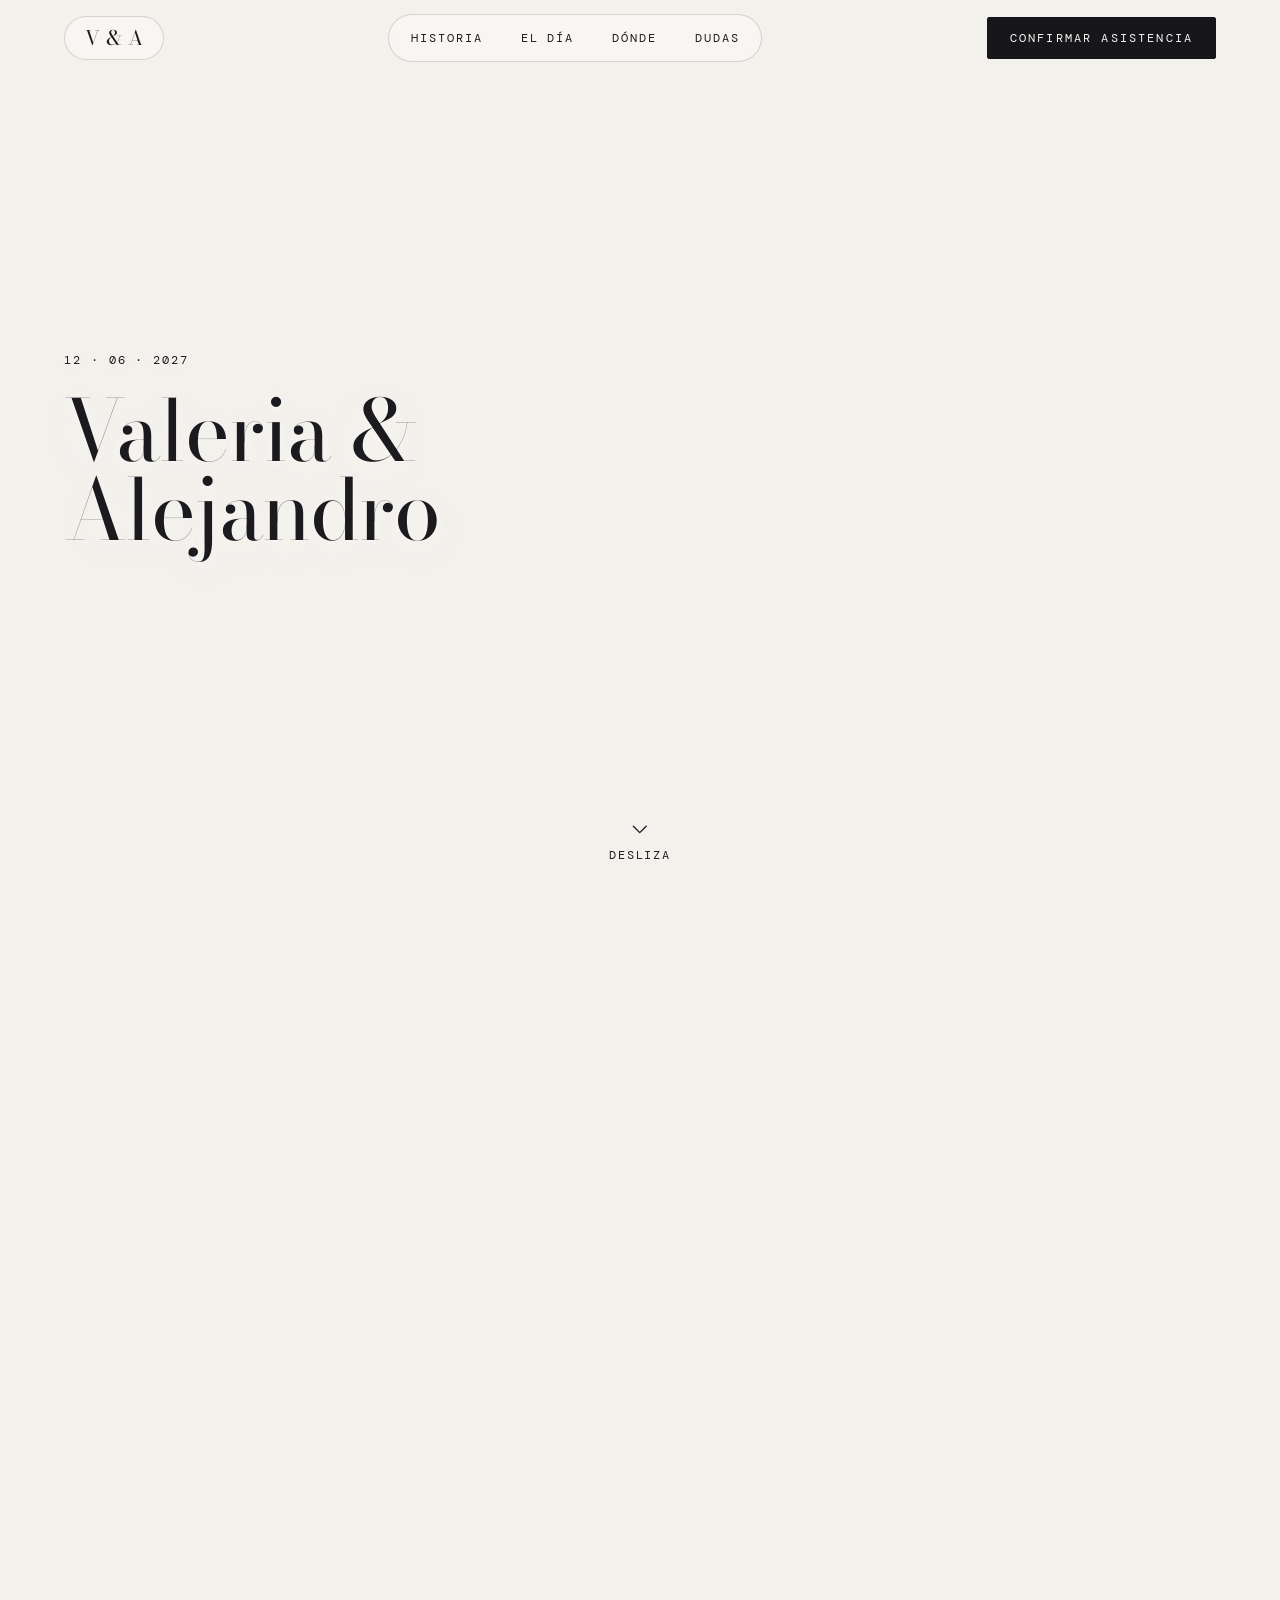
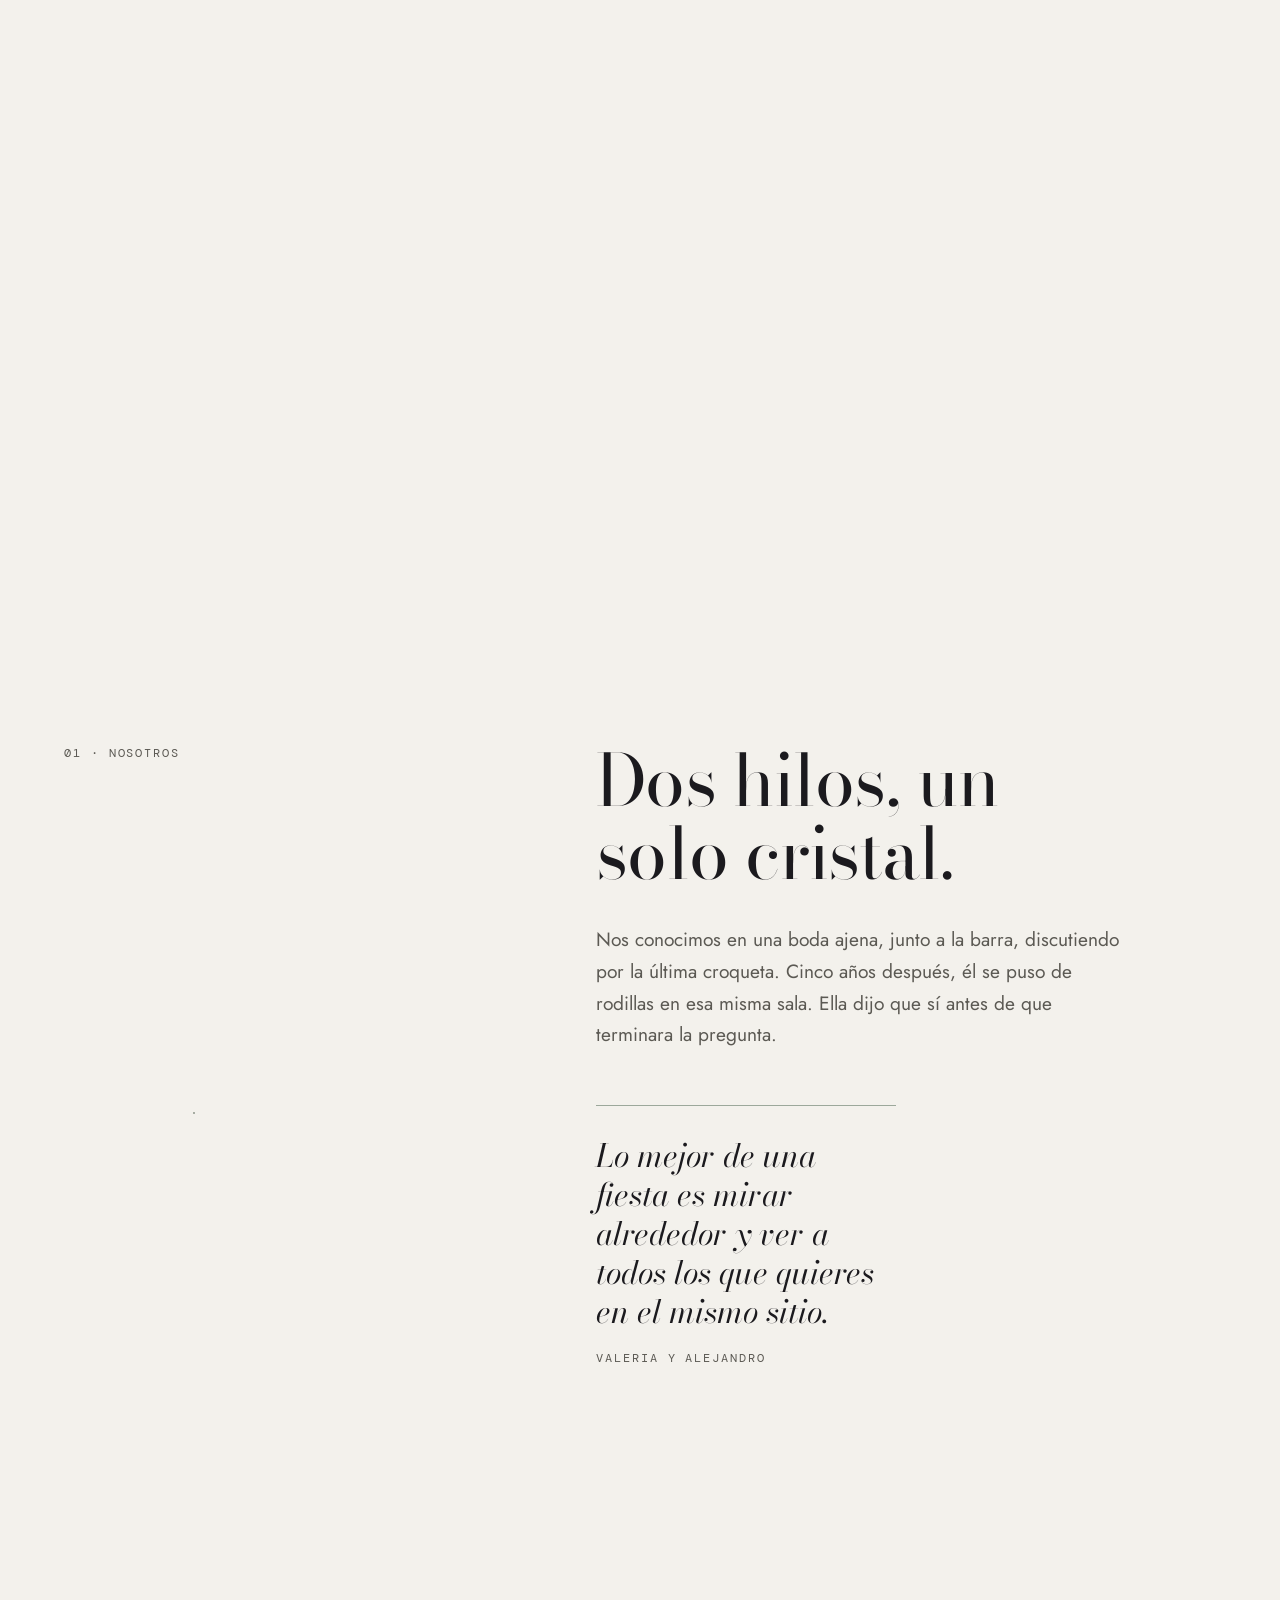
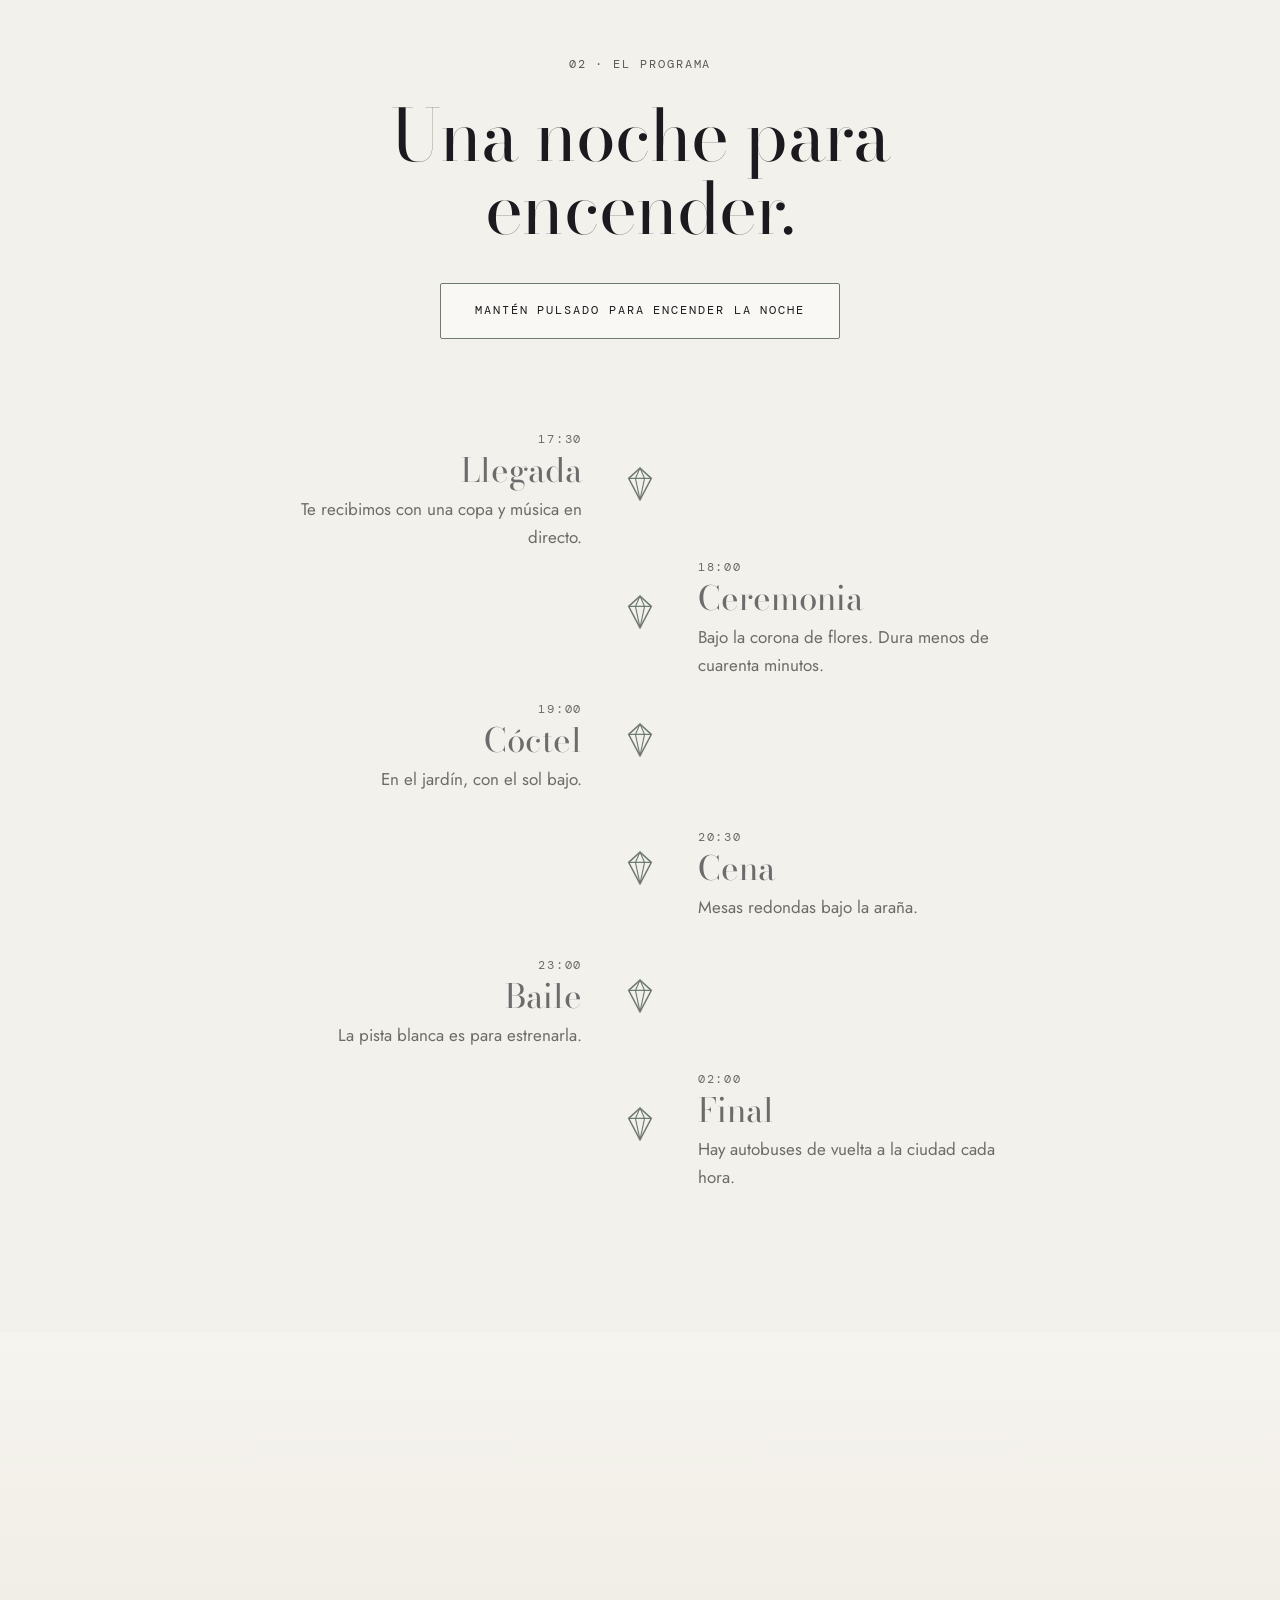
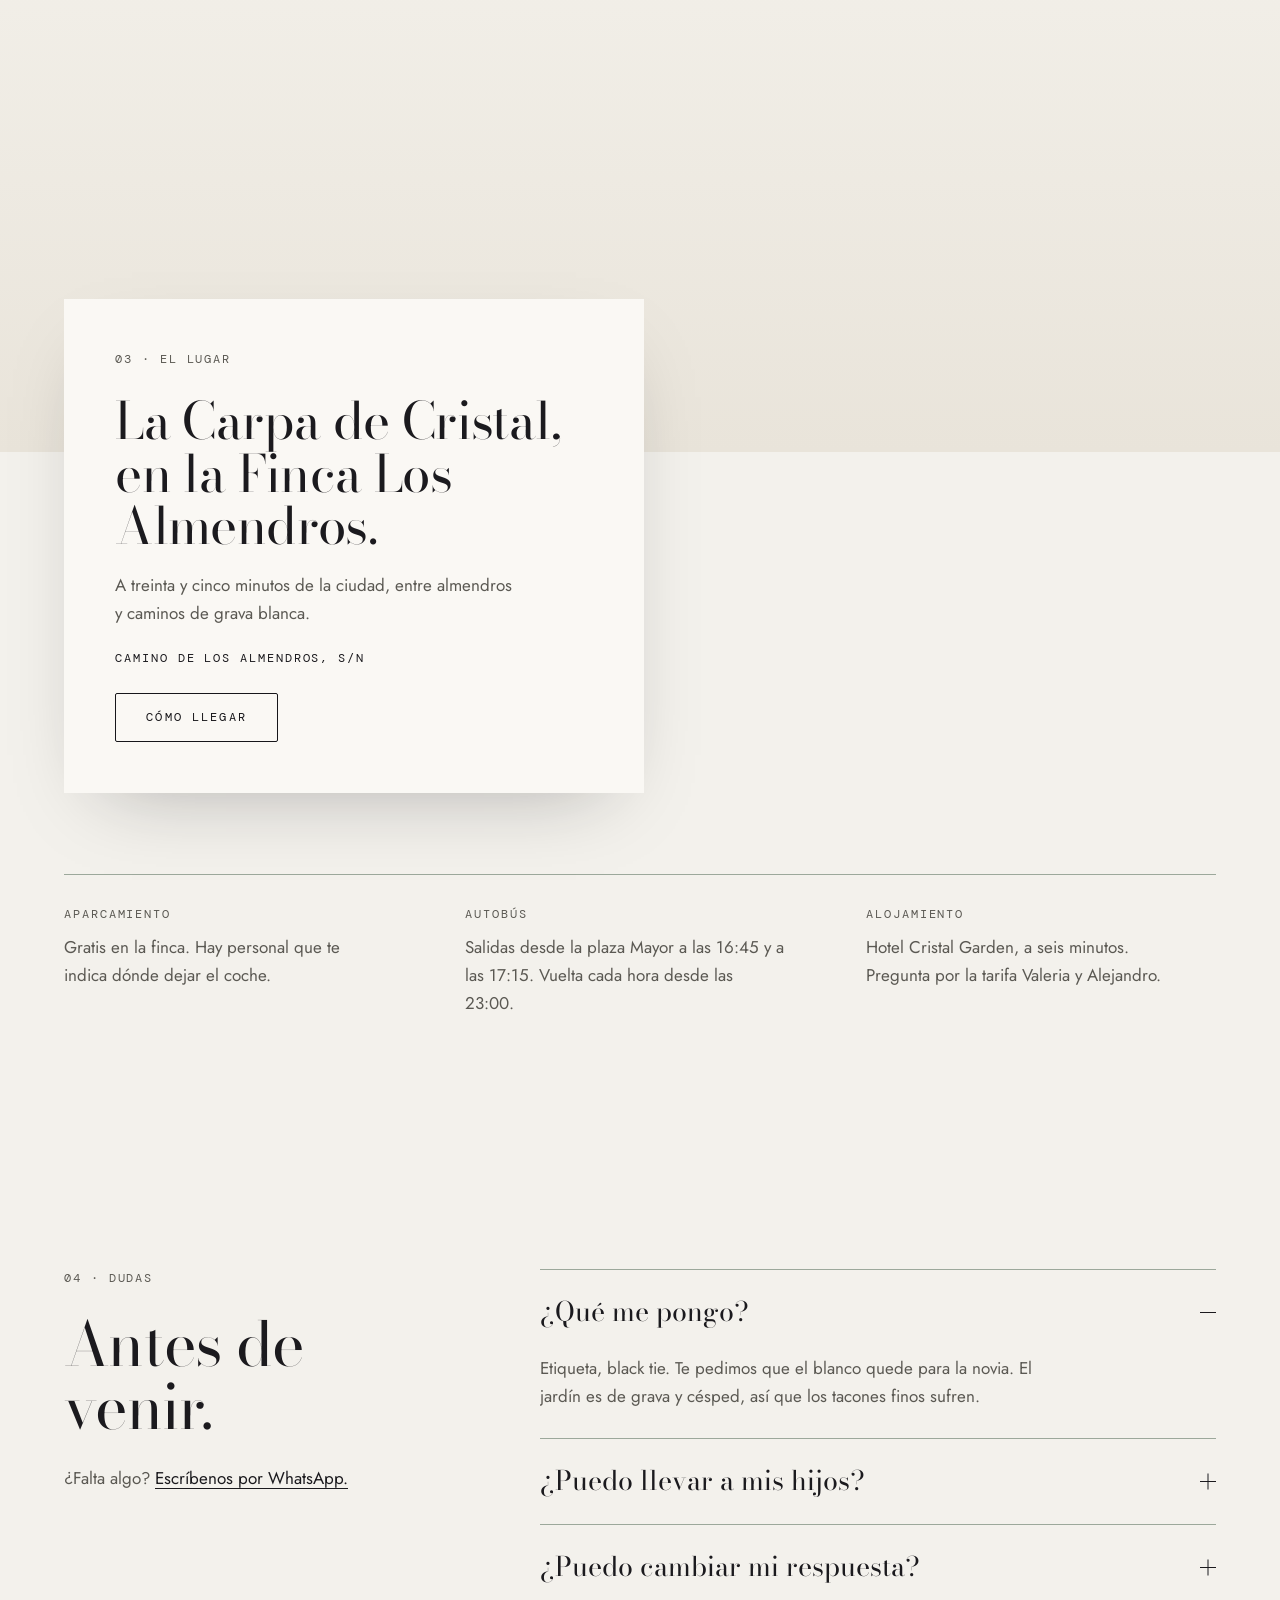
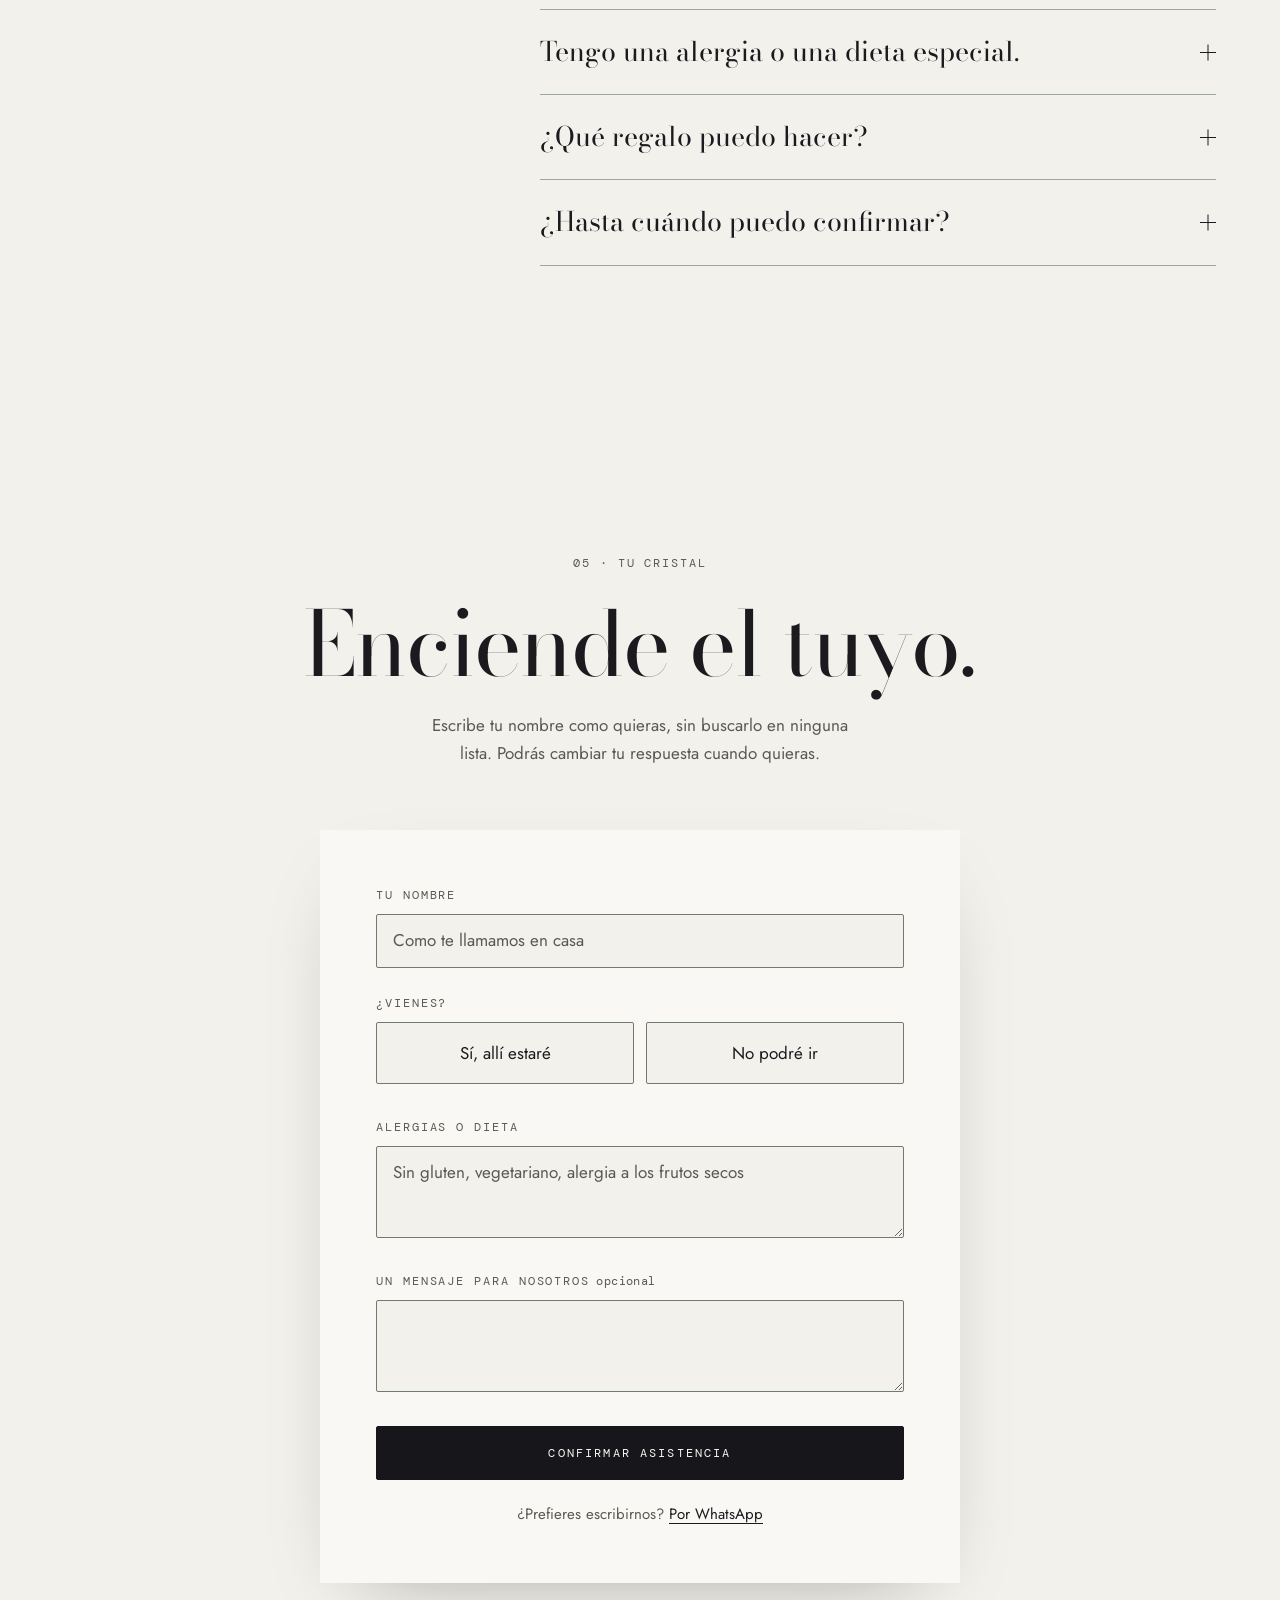
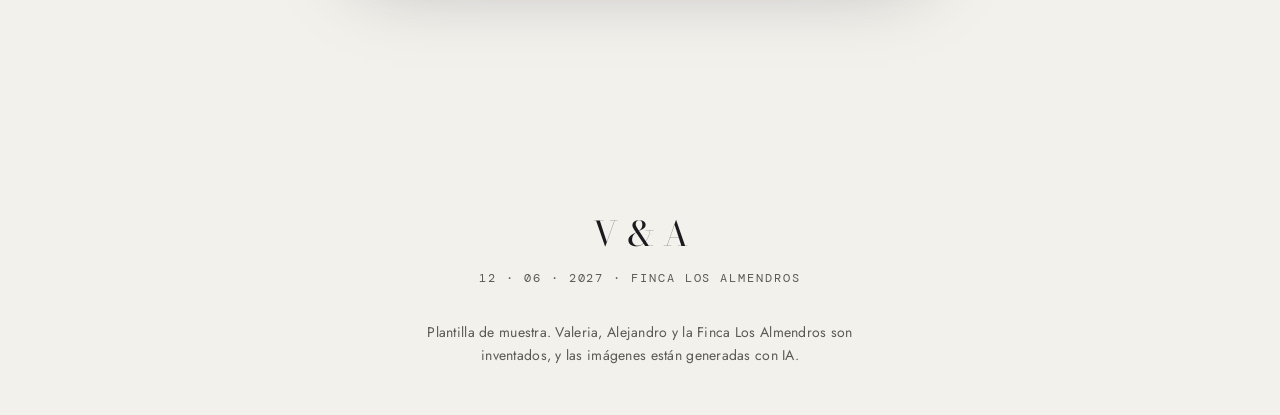
==== boda-luxe-white/index.html @ b94d31ad "Build Luxe White wedding page scaffold with scroll-scrubbed hero engine Hero scrub engine (streamed " ====
<!doctype html>
<html lang="es">
<head>
<meta charset="utf-8">
<meta name="viewport" content="width=device-width,initial-scale=1,viewport-fit=cover">
<title>Valeria &amp; Alejandro · Boda 12 de junio de 2027</title>
<meta name="description" content="Valeria y Alejandro se casan el 12 de junio de 2027 en la Finca Los Almendros. Confirma tu asistencia y enciende tu cristal.">
<meta name="theme-color" content="#F3F1EC">
<meta property="og:type" content="website">
<meta property="og:title" content="Valeria &amp; Alejandro · 12 de junio de 2027">
<meta property="og:description" content="Una araña no brilla sola. Confirma tu asistencia y enciende tu cristal.">
<!-- DEPLOY STEP: sustituir og:image y og:url por las URLs absolutas reales al publicar -->
<meta property="og:image" content="assets/hero-ending.jpg">
<meta property="og:url" content="">
<link rel="icon" href="data:image/svg+xml,%3Csvg xmlns='http://www.w3.org/2000/svg' viewBox='0 0 32 32'%3E%3Crect width='32' height='32' rx='6' fill='%23F3F1EC'/%3E%3Cpath d='M16 4l8 8-8 16-8-16z' fill='none' stroke='%2317161A' stroke-width='1.6' stroke-linejoin='round'/%3E%3Cpath d='M8 12h16M13 12l3-8 3 8-3 16z' fill='none' stroke='%2317161A' stroke-width='1.1' stroke-linejoin='round'/%3E%3C/svg%3E">
<link rel="preconnect" href="https://fonts.googleapis.com">
<link rel="preconnect" href="https://fonts.gstatic.com" crossorigin>
<link href="https://fonts.googleapis.com/css2?family=Bodoni+Moda:ital,opsz,wght@0,6..96,400;1,6..96,400&amp;family=DM+Mono:wght@400&amp;family=Jost:wght@300;400&amp;display=swap" rel="stylesheet">
<style>
:root{
  --canvas:#F3F1EC;
  --panel:#FAF8F4;
  --accent:#17161A;
  --accent-hover:#34323A;
  --accent-muted:#9CA89B;
  --line-strong:#6F7B6E;
  --light-warm:#F1DDB0;
  --text-secondary:#5B5953;
  --text-primary:#1B1A1E;
  --ease:cubic-bezier(.22,.61,.36,1);
  --ease-soft:cubic-bezier(.45,.05,.2,1);
  --tshadow:0 1px 2px rgba(250,248,244,.95),0 3px 14px rgba(250,248,244,.8),0 10px 44px rgba(250,248,244,.75);
  --f-display:'Bodoni Moda','Bodoni 72','Didot',Georgia,serif;
  --f-body:'Jost','Helvetica Neue',Arial,sans-serif;
  --f-mono:'DM Mono',ui-monospace,Menlo,Consolas,monospace;
  --gut:clamp(20px,5vw,72px);
}
*,*::before,*::after{box-sizing:border-box}
*{margin:0}
html{overflow-x:hidden;overflow-x:clip;scroll-behavior:smooth;-webkit-text-size-adjust:100%}
body{overflow-x:hidden;overflow-x:clip;background:var(--canvas);color:var(--text-primary);font:400 17px/1.65 var(--f-body);animation:pagein .9s var(--ease) both;-webkit-font-smoothing:antialiased}
@keyframes pagein{from{opacity:0}to{opacity:1}}
img,svg,video{display:block;max-width:100%}
a{color:inherit}
button,input,select,textarea{font:inherit;color:inherit}
:focus-visible{outline:2px solid var(--accent);outline-offset:3px;box-shadow:0 0 0 6px rgba(250,248,244,.92)}
.sr{position:absolute;width:1px;height:1px;margin:-1px;padding:0;overflow:hidden;clip:rect(0 0 0 0);white-space:nowrap;border:0}
.skip{position:fixed;left:16px;top:-80px;z-index:100;background:var(--accent);color:var(--panel);padding:12px 18px;transition:top .3s var(--ease)}
.skip:focus{top:16px}
.wrap{width:min(1180px,100% - 2*var(--gut));margin-inline:auto}
.mono{font:400 12px/1.5 var(--f-mono);letter-spacing:.16em;text-transform:uppercase;color:var(--text-secondary)}
.display{font-family:var(--f-display);font-weight:400;line-height:1.02;letter-spacing:-.012em}
.display em{font-style:italic}
.btn{display:inline-block;background:var(--accent);color:#F7F5F0;border:1px solid var(--accent);padding:16px 30px;font:400 12px/1.2 var(--f-mono);letter-spacing:.18em;text-transform:uppercase;text-decoration:none;text-shadow:none;cursor:pointer;border-radius:2px;transition:background-color .5s var(--ease),border-color .5s var(--ease),color .5s var(--ease),transform .5s var(--ease)}
.btn:hover{background:var(--accent-hover);border-color:var(--accent-hover);transform:translateY(-1px)}
.btn-ghost{background:transparent;color:var(--accent)}
.btn-ghost:hover{background:var(--accent);color:#F7F5F0;border-color:var(--accent)}
@media (pointer:coarse){.btn{min-height:44px;display:inline-flex;align-items:center;justify-content:center}}

/* ===== entorno fijo: el telón de cristal ===== */
.env{position:fixed;inset:0;z-index:0;pointer-events:none;overflow:hidden}
.env svg{position:absolute;inset:0;width:100%;height:100%}
.env .sw{transform-origin:50% 0;animation:sway var(--sd,90s) var(--ease-soft) var(--dl,0s) infinite}
@keyframes sway{0%,100%{transform:rotate(-.55deg)}50%{transform:rotate(.55deg)}}
.env .strand{stroke:var(--accent-muted);stroke-width:1;opacity:.34;vector-effect:non-scaling-stroke}
.env .bead{fill:var(--light-warm);stroke:var(--accent-muted);stroke-width:.6;opacity:.3;transition:opacity 1.4s var(--ease),fill .9s var(--ease)}
.env .bead.on{opacity:1}
.mote{position:absolute;bottom:-12px;width:5px;height:5px;border-radius:50%;background:var(--light-warm);opacity:0;box-shadow:0 0 12px 3px rgba(241,221,176,.55);animation:rise 90s linear var(--dl,0s) infinite}
@keyframes rise{0%{transform:translate3d(0,0,0);opacity:0}8%{opacity:.5}60%{opacity:.35}100%{transform:translate3d(var(--dx,20px),-112vh,0);opacity:0}}
body.paused *,body.paused *::before,body.paused *::after{animation-play-state:paused!important}

main{position:relative;z-index:1}
footer{position:relative;z-index:1}

/* ===== navegación ===== */
.nav{position:fixed;inset:0 0 auto 0;z-index:50;display:flex;align-items:center;justify-content:space-between;gap:12px;padding:14px var(--gut)}
.nav .chip{background:rgba(250,248,244,.66);-webkit-backdrop-filter:blur(12px);backdrop-filter:blur(12px);border:1px solid rgba(111,123,110,.28);border-radius:999px}
.nav .mark{font:400 20px/1 var(--f-display);padding:11px 20px;text-decoration:none;letter-spacing:.02em}
.nav .links{display:flex;gap:6px;padding:6px}
.nav .links a{font:400 12px/1 var(--f-mono);letter-spacing:.16em;text-transform:uppercase;text-decoration:none;padding:11px 16px;border-radius:999px;color:var(--text-primary);transition:background-color .4s var(--ease)}
.nav .links a:hover{background:rgba(23,22,26,.07)}
.nav .btn{padding:13px 22px}
@media (max-width:720px){.nav .links{display:none}.nav .btn{padding:12px 16px;font-size:11px}}

/* ===== hero ===== */
.hero{position:relative;height:600vh}
.stage{position:sticky;top:0;height:100vh;height:100svh;overflow:hidden;background:var(--canvas)}
.poster{position:absolute;inset:0;background:radial-gradient(ellipse 70% 60% at 50% 24%,#FBFAF7 0%,#EEEAE2 70%,#E6E1D7 100%) center/cover no-repeat}
#hero{position:absolute;inset:0;width:100%;height:100%;object-fit:cover;opacity:0;transition:opacity .7s var(--ease);transform:translateZ(0);will-change:transform}
.video-ready #hero{opacity:1}
.video-failed #hero{display:none}
.scrim{position:absolute;inset:0;pointer-events:none;background:radial-gradient(ellipse 120% 90% at 50% 45%,rgba(243,241,236,0) 40%,rgba(243,241,236,.4) 100%)}
.bands{position:absolute;inset:0;pointer-events:none}
.band{position:absolute;opacity:0;isolation:isolate;--k:0;text-shadow:var(--tshadow);color:var(--text-primary)}
.band.off{visibility:hidden}
.band::before{content:"";position:absolute;inset:-22% -16%;z-index:-1;pointer-events:none;opacity:calc(.25 + .75*var(--k,1));background:radial-gradient(ellipse 74% 62% at 50% 50%,rgba(243,241,236,.72) 0%,rgba(243,241,236,.5) 46%,rgba(243,241,236,0) 76%)}
.band .btn{pointer-events:auto}
.b1{left:var(--gut);top:50%;transform:translateY(-50%);width:min(36vw,560px)}
.b1 h1{font-size:clamp(52px,6.6vw,112px);line-height:.94}
.b1 .kicker{margin-bottom:22px;color:var(--text-primary);opacity:clamp(0,var(--k,0)*3,1)}
.b2{right:var(--gut);top:50%;transform:translateY(-50%);width:min(32vw,470px)}
.b3{left:var(--gut);top:50%;transform:translateY(-50%);width:min(32vw,470px)}
.b2 h2,.b3 h2{font-size:clamp(36px,4.3vw,70px)}
.band .sub{margin-top:22px;font-size:clamp(16px,1.35vw,20px);line-height:1.5;color:var(--text-primary);opacity:var(--ks,0);--ks:clamp(0,(var(--k,0) - .45)*2.6,1);transform:translateY(calc((1 - var(--ks))*10px))}
.b4{left:50%;bottom:10vh;transform:translateX(-50%);width:min(780px,92vw);text-align:center}
.b4 h2{font-size:clamp(48px,6.4vw,104px);line-height:.96}
.b4 .sub{--ks:clamp(0,(var(--k,0) - .66)*4,1);font:400 13px/1.5 var(--f-mono);letter-spacing:.16em;text-transform:uppercase;text-wrap:balance}
.b4 .btn{margin-top:26px;--kb:clamp(0,(var(--k,0) - .78)*5,1);opacity:var(--kb);transform:translateY(calc((1 - var(--kb))*14px))}
/* entradas */
.band .w,.band .c{display:inline-block}
.band[data-ent=drift] .w{--kc:clamp(0,(var(--k,0) - var(--th,0))*2.8,1);opacity:var(--kc);transform:translateY(calc((1 - var(--kc))*-26px))}
.band[data-ent=scatter] .c{--kc:clamp(0,(var(--k,0) - var(--th,0))*2.6,1);opacity:var(--kc);transform:translate(calc((1 - var(--kc))*var(--jx,0px)),calc((1 - var(--kc))*var(--jy,0px))) rotate(calc((1 - var(--kc))*var(--jr,0deg)))}
.band[data-ent=part] .half{display:block;--kc:clamp(0,var(--k,0)*1.15,1);opacity:var(--kc)}
.band[data-ent=part] .half:first-child{transform:translateY(calc((1 - var(--kc))*.6em))}
.band[data-ent=part] .half:last-child{transform:translateY(calc((1 - var(--kc))*-.6em))}
.band[data-ent=rise] .w{--kc:clamp(0,(var(--k,0) - var(--th,0))*3,1);opacity:var(--kc);transform:translateY(calc((1 - var(--kc))*30px))}
/* anillo y señal de scroll */
.cue{position:absolute;left:50%;bottom:4vh;transform:translateX(-50%);z-index:3;display:flex;flex-direction:column;align-items:center;gap:6px;pointer-events:none;color:var(--accent);transition:opacity .8s var(--ease)}
.cue.cue-off{opacity:0}
.ring{width:42px;height:42px;transform:rotate(-90deg);transition:opacity .6s var(--ease)}
.video-ready .ring,.video-failed .ring{opacity:0;height:0;width:0}
.cue .chev{width:22px;height:22px;opacity:0;transition:opacity .8s var(--ease)}
.cue .chev-label{opacity:0;transition:opacity .8s var(--ease);color:var(--text-primary)}
.video-ready .cue .chev,.video-failed .cue .chev,.video-ready .cue .chev-label,.video-failed .cue .chev-label{opacity:1}
.cue .chev path{animation:nudge 3.2s var(--ease-soft) -1.2s infinite}
@keyframes nudge{0%,100%{transform:translateY(-2px)}50%{transform:translateY(3px)}}
/* hero estático */
.hero-static{position:absolute;inset:0;display:none;flex-direction:column;justify-content:flex-end;align-items:center;text-align:center;gap:16px;padding:0 var(--gut) clamp(56px,13vh,120px);z-index:2;color:var(--text-primary);text-shadow:var(--tshadow)}
.hero-static::before{content:"";position:absolute;inset:30% 0 0 0;z-index:-1;background:linear-gradient(to top,rgba(243,241,236,.9) 0%,rgba(243,241,236,.66) 45%,rgba(243,241,236,0) 100%)}
.hero-static h1{font-size:clamp(46px,13vw,92px);line-height:.95}
.hero-static p{text-wrap:balance}
.hero-static .btn{margin-top:10px}
@media (max-width: 720px), (orientation: portrait) and (max-width: 1024px), (orientation: portrait) and (pointer: coarse), (orientation: landscape) and (pointer: coarse) and (max-height: 560px), (prefers-reduced-motion: reduce){
  .hero{height:100vh;height:100svh;min-height:560px}
  .stage{position:relative;height:100%}
  .bands,.cue,.scrim,#hero{display:none}
  .hero-static{display:flex}
}
@media (max-height:560px){.cue{display:none}}

/* ===== secciones ===== */
.sec{position:relative;padding-block:clamp(96px,16vh,184px)}
.lab{display:block;margin-bottom:26px}
.rv .rv-i{opacity:0;transform:translateY(22px);transition:opacity 1s var(--ease),transform 1s var(--ease)}
.rv.in .rv-i{opacity:1;transform:none;transition-delay:var(--d,0s)}
.rv.in.done .rv-i{transition-delay:0s!important}
[data-draw]{--dp:0}
.live .gem-live{animation:pulse 6s var(--ease-soft) -2.4s infinite}
@keyframes pulse{0%,100%{opacity:.55}50%{opacity:1}}

/* gema */
.gem{width:28px;height:34px;color:var(--line-strong);overflow:visible}
.gem-wrap{position:relative;display:grid;place-items:center;width:44px;height:52px;--lit:0}
.gem-wrap::before{content:"";position:absolute;inset:-8px;border-radius:50%;background:radial-gradient(circle,rgba(241,221,176,.9) 0%,rgba(241,221,176,0) 66%);opacity:var(--lit);pointer-events:none}
.gem-wrap .gem{position:relative}

/* 01 historia */
.story-grid{display:grid;grid-template-columns:minmax(0,5fr) minmax(0,7fr);gap:clamp(36px,7vw,110px);align-items:start}
.strands{width:min(100%,260px);margin-top:10px;overflow:visible}
.strands .ds{fill:none;stroke:var(--line-strong);stroke-width:1.2;stroke-linecap:round;stroke-dasharray:1;stroke-dashoffset:calc(1 - clamp(0,var(--dp,0)*1.7,1))}
.strands .ds.d2{stroke-dashoffset:calc(1 - clamp(0,(var(--dp,0) - .55)*3,1))}
.strands .crystal{opacity:clamp(0,(var(--dp,0) - .78)*5,1);--lit:clamp(0,(var(--dp,0) - .86)*6,1)}
.strands .gem{color:var(--accent)}
.story h2{font-size:clamp(40px,5.6vw,88px);max-width:12ch}
.story p.t{margin-top:34px;font-size:clamp(18px,1.5vw,21px);max-width:44ch;color:var(--text-secondary)}
.story blockquote{margin-top:54px;padding-top:30px;border-top:1px solid var(--accent-muted);max-width:30ch}
.story blockquote p{font:italic 400 clamp(24px,2.5vw,36px)/1.22 var(--f-display)}
.story blockquote cite{display:block;margin-top:18px;font-style:normal}

/* 02 programa */
.prog header{text-align:center;max-width:720px;margin:0 auto}
.prog h2{font-size:clamp(40px,5.6vw,88px);margin-bottom:38px}
.hold{position:relative;display:inline-flex;align-items:center;justify-content:center;min-height:56px;padding:0 34px;background:var(--panel);border:1px solid var(--line-strong);border-radius:2px;cursor:pointer;overflow:hidden;touch-action:pan-y;user-select:none;-webkit-user-select:none;-webkit-touch-callout:none;--hp:0;transition:border-color .5s var(--ease)}
.hold:hover{border-color:var(--accent)}
.hold-fill{position:absolute;inset:0;background:var(--accent);transform:scaleX(var(--hp,0));transform-origin:left}
.hold-label{position:relative;font:400 12px/1.3 var(--f-mono);letter-spacing:.16em;text-transform:uppercase;color:var(--text-primary);text-wrap:balance;text-align:center}
.hold-on{position:absolute;inset:0;display:flex;align-items:center;justify-content:center;padding:0 34px;color:#F7F5F0;clip-path:inset(0 calc(100% - var(--hp,0)*100%) 0 0);pointer-events:none}
.hold[disabled]{cursor:default}
.tl{position:relative;list-style:none;padding:0;margin:clamp(56px,9vh,96px) auto 0;max-width:980px;--hp:0}
.tl::before,.tl::after{content:"";position:absolute;top:26px;bottom:26px;left:50%;width:1px;margin-left:-.5px;transform-origin:top}
.tl::before{background:var(--accent-muted);transform:scaleY(var(--dp,0))}
.tl::after{background:var(--accent);transform:scaleY(var(--hp,0))}
.tl-i{display:grid;grid-template-columns:1fr 64px 1fr;align-items:center;min-height:128px;--lit:0}
.tl-i .gem-wrap{grid-column:2;grid-row:1;justify-self:center;--lit:inherit}
.tl-c{grid-row:1;transform:translateY(calc((1 - var(--lit,0))*6px))}
.tl-c h3{opacity:calc(.62 + .38*var(--lit,0))}
.tl-c .time,.tl-c p{opacity:calc(.88 + .12*var(--lit,0))}
.tl-i:nth-child(odd) .tl-c{grid-column:1;text-align:right;padding-right:clamp(8px,2vw,28px)}
.tl-i:nth-child(even) .tl-c{grid-column:3;text-align:left;padding-left:clamp(8px,2vw,28px)}
.tl-c .time{display:block;margin-bottom:4px}
.tl-c h3{font:400 clamp(26px,2.6vw,36px)/1.1 var(--f-display)}
.tl-c p{color:var(--text-secondary);max-width:30ch;margin-top:6px}
.tl-i:nth-child(odd) .tl-c p{margin-left:auto}
.tl-i .gem{color:var(--line-strong)}
.tl-i[data-on] .gem{color:var(--accent)}
.tl-i .gem{--gem-fill:rgb(241 221 176 / calc(var(--lit,0)*.9))}
@media (max-width:720px){
  .tl::before,.tl::after{left:22px}
  .tl-i{grid-template-columns:44px 1fr}
  .tl-i .gem-wrap{grid-column:1}
  .tl-i:nth-child(n) .tl-c{grid-column:2;text-align:left;padding:0 0 0 14px}
  .tl-i:nth-child(odd) .tl-c p{margin-left:0}
}

/* 03 lugar */
.venue{position:relative;padding-bottom:clamp(80px,12vh,140px)}
.venue-img{height:clamp(380px,80vh,780px);overflow:hidden;background:linear-gradient(180deg,#F6F4EF,#E9E4DA)}
.venue-img img{width:100%;height:100%;object-fit:cover;transform-origin:50% 60%}
.live .venue-img img{animation:drift 46s var(--ease-soft) -10s infinite alternate}
@keyframes drift{from{transform:scale(1)}to{transform:scale(1.05)}}
.venue-card{background:var(--panel);width:min(580px,100% - 2*var(--gut));margin-top:clamp(-170px,-17vh,-90px);margin-left:max(var(--gut),calc((100% - 1180px)/2));padding:clamp(28px,4vw,56px);position:relative;box-shadow:0 30px 80px -40px rgba(23,22,26,.35)}
.venue-card h2{font-size:clamp(34px,4vw,58px);max-width:15ch}
.venue-card p.t{margin-top:20px;color:var(--text-secondary);max-width:40ch}
.venue-card .addr{margin:22px 0 26px;color:var(--text-primary)}
.facts{display:grid;grid-template-columns:repeat(3,1fr);gap:clamp(24px,4vw,64px);margin-top:clamp(56px,9vh,96px);padding-top:30px;border-top:1px solid var(--accent-muted)}
.facts dt{margin-bottom:10px}
.facts dd{color:var(--text-secondary);max-width:32ch}
@media (max-width:820px){.facts{grid-template-columns:1fr}.venue-card{margin-left:var(--gut)}}

/* 04 dudas */
.faq-grid{display:grid;grid-template-columns:minmax(0,4fr) minmax(0,7fr);gap:clamp(36px,7vw,110px);align-items:start}
.faq-side{position:sticky;top:110px}
.faq-side h2{font-size:clamp(38px,4.8vw,76px);max-width:9ch}
.faq-side p.t{margin-top:26px;color:var(--text-secondary);max-width:30ch}
.faq-side p.t a{color:var(--text-primary);text-underline-offset:4px}
.acc{border-top:1px solid var(--accent-muted)}
.acc-i{border-bottom:1px solid var(--accent-muted)}
.acc-b{display:flex;width:100%;justify-content:space-between;align-items:baseline;gap:20px;text-align:left;background:none;border:0;padding:26px 0;cursor:pointer;font:400 clamp(22px,2.1vw,30px)/1.2 var(--f-display)}
.acc-b .pm{flex:none;position:relative;width:16px;height:16px;align-self:center}
.acc-b .pm::before,.acc-b .pm::after{content:"";position:absolute;left:0;right:0;top:50%;height:1px;background:var(--text-primary);transition:transform .6s var(--ease)}
.acc-b .pm::after{transform:rotate(90deg)}
.acc-i.open .pm::after{transform:rotate(0)}
.acc-p{display:grid;grid-template-rows:0fr;transition:grid-template-rows .6s var(--ease)}
.acc-p>div{overflow:hidden;min-height:0}
.acc-i.open .acc-p{grid-template-rows:1fr}
.acc-p p{padding:0 0 28px;color:var(--text-secondary);max-width:52ch}
.acc-p a{color:var(--text-primary);text-underline-offset:4px}
@media (max-width:820px){.faq-grid{grid-template-columns:1fr}.faq-side{position:static}}

/* 05 confirmar */
.rsvp{text-align:center}
.rsvp h2{font-size:clamp(46px,7vw,112px);margin-bottom:22px}
.rsvp .lede{max-width:44ch;margin:0 auto;color:var(--text-secondary)}
.card{background:var(--panel);width:min(640px,100%);margin:clamp(40px,7vh,72px) auto 0;padding:clamp(26px,4.5vw,56px);text-align:left;box-shadow:0 30px 80px -44px rgba(23,22,26,.4)}
.field{margin-bottom:26px;border:0;padding:0;min-width:0}
.field>label,.field>legend{display:block;margin-bottom:10px;padding:0}
.opt{color:var(--text-secondary);text-transform:none;letter-spacing:.04em;margin-left:6px}
.field input[type=text],.field select,.field textarea{width:100%;background:var(--canvas);border:1px solid var(--line-strong);border-radius:2px;padding:14px 16px;font-size:17px;line-height:1.4;transition:border-color .4s var(--ease),background-color .4s var(--ease)}
.field textarea{min-height:92px;resize:vertical}
.field input::placeholder,.field textarea::placeholder{color:var(--text-secondary);opacity:1}
.field input:focus,.field select:focus,.field textarea:focus{border-color:var(--accent);outline:none;box-shadow:0 0 0 3px rgba(23,22,26,.14)}
.field .help{margin-top:8px;font-size:14px;color:var(--text-secondary)}
.err{min-height:0;margin-top:8px;font-size:14px;color:#8A2F2F}
.choices{display:grid;grid-template-columns:1fr 1fr;gap:12px}
.choice{position:relative}
.choice input{position:absolute;opacity:0;inset:0;width:100%;height:100%;margin:0;cursor:pointer}
.choice span{display:block;text-align:center;padding:16px 12px;border:1px solid var(--line-strong);border-radius:2px;background:var(--canvas);transition:background-color .4s var(--ease),color .4s var(--ease),border-color .4s var(--ease)}
.choice input:checked+span{background:var(--accent);color:#F7F5F0;border-color:var(--accent)}
.choice input:focus-visible+span{outline:2px solid var(--accent);outline-offset:3px;box-shadow:0 0 0 6px rgba(250,248,244,.92)}
.party{display:grid;grid-template-rows:1fr;transition:grid-template-rows .6s var(--ease),opacity .6s var(--ease)}
.party>div{overflow:hidden;min-height:0}
.party.hide{grid-template-rows:0fr;opacity:0}
.rsvp-form .btn{width:100%;padding:19px 30px}
.alt{margin-top:22px;text-align:center;font-size:15px;color:var(--text-secondary)}
.alt a{color:var(--text-primary);text-underline-offset:4px}
.rsvp-done{text-align:center;padding:12px 0}
.rsvp-done[hidden]{display:none}
.rsvp-done .gem-wrap{margin:0 auto 18px;width:64px;height:76px}
.rsvp-done .gem{width:38px;height:46px}
.rsvp-done h3{font:400 clamp(30px,4vw,46px)/1.1 var(--f-display)}
.rsvp-done p{margin:14px auto 0;max-width:36ch;color:var(--text-secondary)}
.rsvp-done .note{font-size:14px}
.rsvp-done .btn{margin-top:28px}
.rsvp-done.lit .gem-wrap{--lit:1;animation:pulse 5s var(--ease-soft) -1.5s infinite}
.rsvp-done.lit .gem{color:var(--accent);--gem-fill:rgb(241 221 176 / .92)}

footer.foot{padding:clamp(64px,10vh,110px) var(--gut) 48px;text-align:center}
.foot .mark{font:400 34px/1 var(--f-display);margin-bottom:18px}
.foot p.mono{margin-top:10px}
.foot .disc{margin:34px auto 0;max-width:56ch;font-size:14px;color:var(--text-secondary);text-transform:none;letter-spacing:.02em}

@media (max-width:820px){.story-grid{grid-template-columns:1fr}.strands{width:180px}.story h2{max-width:14ch}}

@media (prefers-reduced-motion: reduce){
  *,*::before,*::after{animation:none!important;transition:none!important;transition-delay:0s!important}
  html{scroll-behavior:auto}
  .rv .rv-i{opacity:1;transform:none}
  [data-draw]{--dp:1!important}
  .tl{--hp:1!important}
  .tl-i{--lit:1!important}
  .env .bead{opacity:1}
}
</style>
<noscript><style>.hero{height:100vh;min-height:560px}.stage{position:relative;height:100%}.bands,.cue,.scrim,#hero{display:none}.hero-static{display:flex}.rv .rv-i{opacity:1;transform:none}[data-draw]{--dp:1}.tl{--hp:1}.tl-i{--lit:1}</style></noscript>
</head>
<body>
<a class="skip" href="#main">Saltar al contenido</a>

<svg width="0" height="0" style="position:absolute" aria-hidden="true" focusable="false">
  <symbol id="gem" viewBox="0 0 24 30" overflow="visible">
    <polygon points="12,1 22,10 12,29 2,10" fill="none" style="fill:var(--gem-fill,none)" stroke="currentColor" stroke-width="1.3" stroke-linejoin="round"/>
    <path d="M2 10h20M8 10l4-9 4 9-4 19z" fill="none" stroke="currentColor" stroke-width="1" stroke-linejoin="round"/>
  </symbol>
</svg>

<div class="env" id="env" aria-hidden="true">
  <svg id="telon" viewBox="0 0 1600 900" preserveAspectRatio="xMidYMin slice" focusable="false"></svg>
</div>

<header class="nav">
  <a class="mark chip" href="#inicio" data-w="monogram" aria-label="Inicio">V &amp; A</a>
  <nav class="links chip" aria-label="Secciones">
    <a href="#historia">Historia</a>
    <a href="#programa">El día</a>
    <a href="#lugar">Dónde</a>
    <a href="#dudas">Dudas</a>
  </nav>
  <a class="btn" href="#confirmar">Confirmar asistencia</a>
</header>

<main id="main" tabindex="-1">

  <section class="hero" id="inicio" aria-label="Portada">
    <div class="stage" id="stage">
      <div class="poster" id="poster" aria-hidden="true"></div>
      <video id="hero" muted playsinline preload="none" aria-hidden="true" tabindex="-1"></video>
      <div class="scrim" aria-hidden="true"></div>

      <div class="bands" id="bands">
        <div class="band b1" data-a="0" data-b=".22" data-ent="drift">
          <p class="mono kicker" data-w="dateShort">12 · 06 · 2027</p>
          <h1 class="display" data-split="words" data-w="names">Valeria &amp; Alejandro</h1>
        </div>
        <div class="band b2" data-a=".26" data-b=".50" data-ent="scatter">
          <h2 class="display" data-split="chars">Una araña no brilla sola.</h2>
          <p class="sub">Son cientos de cristales repartiéndose la luz.</p>
        </div>
        <div class="band b3" data-a=".54" data-b=".78" data-ent="part">
          <h2 class="display"><span class="half">Cada invitado</span> <span class="half">es un cristal.</span></h2>
          <p class="sub">Tú eres uno de ellos.</p>
        </div>
        <div class="band b4" data-a=".82" data-b="1" data-ent="rise">
          <h2 class="display" data-split="words">Enciende el tuyo.</h2>
          <p class="sub"><span data-w="dateLong">12 de junio de 2027</span> · <span data-w="place">Finca Los Almendros</span></p>
          <a class="btn" href="#confirmar">Confirmar asistencia</a>
        </div>
      </div>

      <div class="cue" id="cue" aria-hidden="true">
        <svg class="ring" viewBox="0 0 48 48" focusable="false"><circle cx="24" cy="24" r="20" fill="none" stroke="currentColor" stroke-width="3" stroke-dasharray="126" style="stroke-dashoffset:var(--ld,126)"/></svg>
        <svg class="chev" viewBox="0 0 24 24" focusable="false"><path d="M5 9l7 7 7-7" fill="none" stroke="currentColor" stroke-width="1.4" stroke-linecap="round" stroke-linejoin="round"/></svg>
        <span class="mono chev-label">Desliza</span>
      </div>

      <div class="hero-static">
        <h1 class="display" data-w="names">Valeria &amp; Alejandro</h1>
        <p class="mono" style="color:var(--text-primary)"><span data-w="dateLong">12 de junio de 2027</span> · <span data-w="place">Finca Los Almendros</span></p>
        <a class="btn" href="#confirmar">Confirmar asistencia</a>
      </div>
    </div>
  </section>

  <section class="sec story" id="historia" aria-labelledby="h-historia">
    <div class="wrap story-grid">
      <div class="rv">
        <p class="mono lab rv-i">01 · Nosotros</p>
        <div class="rv-i">
          <svg class="strands" data-draw viewBox="0 0 240 460" aria-hidden="true" focusable="false">
            <path class="ds" pathLength="1" d="M34 0 C34 150 120 170 120 300"/>
            <path class="ds" pathLength="1" d="M206 0 C206 150 120 170 120 300"/>
            <path class="ds d2" pathLength="1" d="M120 300 L120 356"/>
            <g class="crystal gem-live"><use href="#gem" x="92" y="356" width="56" height="70"/></g>
          </svg>
        </div>
      </div>
      <div class="rv">
        <h2 class="display rv-i" id="h-historia">Dos hilos, un solo cristal.</h2>
        <p class="t rv-i">Nos conocimos en una boda ajena, junto a la barra, discutiendo por la última croqueta. Cinco años después, él se puso de rodillas en esa misma sala. Ella dijo que sí antes de que terminara la pregunta.</p>
        <blockquote class="rv-i">
          <p>Lo mejor de una fiesta es mirar alrededor y ver a todos los que quieres en el mismo sitio.</p>
          <cite class="mono" data-w="namesAnd">Valeria y Alejandro</cite>
        </blockquote>
      </div>
    </div>
  </section>

  <section class="sec prog" id="programa" aria-labelledby="h-prog">
    <div class="wrap">
      <header class="rv">
        <p class="mono lab rv-i">02 · El programa</p>
        <h2 class="display rv-i" id="h-prog">Una noche para encender.</h2>
        <div class="rv-i">
          <button class="hold" id="hold" type="button" aria-describedby="holdState"><span class="hold-fill" aria-hidden="true"></span><span class="hold-label" id="holdLabel">Mantén pulsado para encender la noche</span><span class="hold-label hold-on" id="holdLabel2" aria-hidden="true">Mantén pulsado para encender la noche</span></button>
          <p class="sr" id="holdState" role="status" aria-live="polite"></p>
        </div>
      </header>
      <ol class="tl" id="tl" data-draw>
        <li class="tl-i"><div class="tl-c"><span class="mono time">17:30</span><h3>Llegada</h3><p>Te recibimos con una copa y música en directo.</p></div><span class="gem-wrap" aria-hidden="true"><svg class="gem"><use href="#gem"/></svg></span></li>
        <li class="tl-i"><div class="tl-c"><span class="mono time">18:00</span><h3>Ceremonia</h3><p>Bajo la corona de flores. Dura menos de cuarenta minutos.</p></div><span class="gem-wrap" aria-hidden="true"><svg class="gem"><use href="#gem"/></svg></span></li>
        <li class="tl-i"><div class="tl-c"><span class="mono time">19:00</span><h3>Cóctel</h3><p>En el jardín, con el sol bajo.</p></div><span class="gem-wrap" aria-hidden="true"><svg class="gem"><use href="#gem"/></svg></span></li>
        <li class="tl-i"><div class="tl-c"><span class="mono time">20:30</span><h3>Cena</h3><p>Mesas redondas bajo la araña.</p></div><span class="gem-wrap" aria-hidden="true"><svg class="gem"><use href="#gem"/></svg></span></li>
        <li class="tl-i"><div class="tl-c"><span class="mono time">23:00</span><h3>Baile</h3><p>La pista blanca es para estrenarla.</p></div><span class="gem-wrap" aria-hidden="true"><svg class="gem"><use href="#gem"/></svg></span></li>
        <li class="tl-i"><div class="tl-c"><span class="mono time">02:00</span><h3>Final</h3><p>Hay autobuses de vuelta a la ciudad cada hora.</p></div><span class="gem-wrap" aria-hidden="true"><svg class="gem"><use href="#gem"/></svg></span></li>
      </ol>
    </div>
  </section>

  <section class="venue" id="lugar" aria-labelledby="h-lugar">
    <div class="venue-img" id="venueImg"><img id="venuePic" alt="La Carpa de Cristal vista desde el borde de la pista de baile, con la araña de cristal y la corona de flores en lo alto" width="1920" height="1080" loading="lazy" decoding="async"></div>
    <div class="venue-card rv">
      <p class="mono lab rv-i">03 · El lugar</p>
      <h2 class="display rv-i" id="h-lugar">La Carpa de Cristal, en la <span data-w="place">Finca Los Almendros</span>.</h2>
      <p class="t rv-i">A treinta y cinco minutos de la ciudad, entre almendros y caminos de grava blanca.</p>
      <p class="mono addr rv-i" data-w="address">Camino de los Almendros, s/n</p>
      <div class="rv-i"><a class="btn btn-ghost" href="#" data-href="mapUrl" target="_blank" rel="noopener">Cómo llegar</a></div>
    </div>
    <dl class="wrap facts rv">
      <div class="rv-i"><dt class="mono">Aparcamiento</dt><dd>Gratis en la finca. Hay personal que te indica dónde dejar el coche.</dd></div>
      <div class="rv-i"><dt class="mono">Autobús</dt><dd>Salidas desde la plaza Mayor a las 16:45 y a las 17:15. Vuelta cada hora desde las 23:00.</dd></div>
      <div class="rv-i"><dt class="mono">Alojamiento</dt><dd>Hotel Cristal Garden, a seis minutos. Pregunta por la tarifa <span data-w="namesAnd">Valeria y Alejandro</span>.</dd></div>
    </dl>
  </section>

  <section class="sec" id="dudas" aria-labelledby="h-dudas">
    <div class="wrap faq-grid">
      <div class="faq-side rv">
        <p class="mono lab rv-i">04 · Dudas</p>
        <h2 class="display rv-i" id="h-dudas">Antes de venir.</h2>
        <p class="t rv-i">¿Falta algo? <a href="#" data-wa>Escríbenos por WhatsApp.</a></p>
      </div>
      <div class="acc rv" id="acc">
        <div class="acc-i rv-i open"><h3><button class="acc-b" type="button" aria-expanded="true" aria-controls="p1" id="b1"><span>¿Qué me pongo?</span><span class="pm" aria-hidden="true"></span></button></h3><div class="acc-p" id="p1" role="region" aria-labelledby="b1"><div><p>Etiqueta, black tie. Te pedimos que el blanco quede para la novia. El jardín es de grava y césped, así que los tacones finos sufren.</p></div></div></div>
        <div class="acc-i rv-i"><h3><button class="acc-b" type="button" aria-expanded="false" aria-controls="p2" id="b2"><span>¿Puedo llevar a mis hijos?</span><span class="pm" aria-hidden="true"></span></button></h3><div class="acc-p" id="p2" role="region" aria-labelledby="b2"><div><p>Es una noche de adultos. Habrá una sala con cuidadoras para los más pequeños hasta las 22:00. Cuéntanos cuántos son al confirmar.</p></div></div></div>
        <div class="acc-i rv-i"><h3><button class="acc-b" type="button" aria-expanded="false" aria-controls="p3" id="b3"><span>¿Puedo cambiar mi respuesta?</span><span class="pm" aria-hidden="true"></span></button></h3><div class="acc-p" id="p3" role="region" aria-labelledby="b3"><div><p>Sí, las veces que haga falta hasta el <span data-w="deadlineShort">1 de mayo</span>. Vuelve a esta página y usa Cambiar mi respuesta.</p></div></div></div>
        <div class="acc-i rv-i"><h3><button class="acc-b" type="button" aria-expanded="false" aria-controls="p4" id="b4"><span>Tengo una alergia o una dieta especial.</span><span class="pm" aria-hidden="true"></span></button></h3><div class="acc-p" id="p4" role="region" aria-labelledby="b4"><div><p>Escríbela al confirmar. El menú tiene opción vegetariana, sin gluten y sin lactosa, y la cocina lo prepara aparte.</p></div></div></div>
        <div class="acc-i rv-i"><h3><button class="acc-b" type="button" aria-expanded="false" aria-controls="p5" id="b5"><span>¿Qué regalo puedo hacer?</span><span class="pm" aria-hidden="true"></span></button></h3><div class="acc-p" id="p5" role="region" aria-labelledby="b5"><div><p>Que vengas ya es el regalo. Si quieres añadir algo, hay una mesa pequeña de regalos. <a href="#" data-href="giftUrl" target="_blank" rel="noopener">Ver la mesa de regalos</a></p></div></div></div>
        <div class="acc-i rv-i"><h3><button class="acc-b" type="button" aria-expanded="false" aria-controls="p6" id="b6"><span>¿Hasta cuándo puedo confirmar?</span><span class="pm" aria-hidden="true"></span></button></h3><div class="acc-p" id="p6" role="region" aria-labelledby="b6"><div><p>Hasta el <span data-w="deadline">1 de mayo de 2027</span>. Si se te pasa, escríbenos por WhatsApp.</p></div></div></div>
      </div>
    </div>
  </section>

  <section class="sec rsvp" id="confirmar" aria-labelledby="h-conf">
    <div class="wrap">
      <div class="rv">
        <p class="mono lab rv-i">05 · Tu cristal</p>
        <h2 class="display rv-i" id="h-conf">Enciende el tuyo.</h2>
        <p class="lede rv-i">Escribe tu nombre como quieras, sin buscarlo en ninguna lista. Podrás cambiar tu respuesta cuando quieras.</p>
      </div>
      <div class="card rv">
        <form class="rsvp-form rv-i" id="rsvp" novalidate>
          <div class="field">
            <label class="mono" for="f-name">Tu nombre</label>
            <input type="text" id="f-name" name="name" autocomplete="name" placeholder="Como te llamamos en casa" aria-describedby="e-name">
            <p class="err" id="e-name" role="alert"></p>
          </div>
          <fieldset class="field" aria-describedby="e-att">
            <legend class="mono">¿Vienes?</legend>
            <div class="choices">
              <label class="choice"><input type="radio" name="attending" value="si"><span>Sí, allí estaré</span></label>
              <label class="choice"><input type="radio" name="attending" value="no"><span>No podré ir</span></label>
            </div>
            <p class="err" id="e-att" role="alert"></p>
          </fieldset>
          <div class="party hide" id="partyWrap"><div>
            <div class="field">
              <label class="mono" for="f-party">¿Cuántos sois?</label>
              <select id="f-party" name="party"><option value="1">1 persona</option><option value="2">2 personas</option><option value="3">3 personas</option><option value="4">4 personas</option><option value="5">5 personas</option><option value="6">6 personas</option><option value="7">7 personas</option><option value="8">8 personas</option></select>
              <p class="help">Contándote a ti</p>
            </div>
          </div></div>
          <div class="field">
            <label class="mono" for="f-diet">Alergias o dieta</label>
            <textarea id="f-diet" name="diet" placeholder="Sin gluten, vegetariano, alergia a los frutos secos"></textarea>
          </div>
          <div class="field">
            <label class="mono" for="f-note">Un mensaje para nosotros<span class="opt mono">opcional</span></label>
            <textarea id="f-note" name="note"></textarea>
          </div>
          <button class="btn" type="submit" id="sendBtn">Confirmar asistencia</button>
          <p class="alt">¿Prefieres escribirnos? <a href="#" data-wa>Por WhatsApp</a></p>
        </form>
        <div class="rsvp-done" id="rsvpDone" hidden tabindex="-1">
          <span class="gem-wrap" aria-hidden="true"><svg class="gem" id="myCrystal"><use href="#gem"/></svg></span>
          <h3 id="doneTitle"></h3>
          <p id="doneText"></p>
          <p class="note" id="doneNote"></p>
          <button class="btn btn-ghost" type="button" id="changeBtn">Cambiar mi respuesta</button>
        </div>
      </div>
    </div>
  </section>

</main>

<footer class="foot">
  <p class="mark" data-w="monogram">V &amp; A</p>
  <p class="mono"><span data-w="dateShort">12 · 06 · 2027</span> · <span data-w="place">Finca Los Almendros</span></p>
  <p class="disc">Plantilla de muestra. Valeria, Alejandro y la Finca Los Almendros son inventados, y las imágenes están generadas con IA.</p>
</footer>

<script>
(()=>{
'use strict';

/* ================= PLANTILLA: cambia aquí los datos de la boda ================= */
const WEDDING={
  names:'Valeria & Alejandro', namesAnd:'Valeria y Alejandro', monogram:'V & A',
  dateLong:'12 de junio de 2027', dateShort:'12 · 06 · 2027', dayMonth:'12 de junio',
  place:'Finca Los Almendros', address:'Camino de los Almendros, s/n',
  deadline:'1 de mayo de 2027', deadlineShort:'1 de mayo',
  mapUrl:'#', giftUrl:'#',
  /* Formulario. mode: 'demo' (no envía nada, solo muestra el mensaje de éxito),
     'mailto' (abre el correo del invitado, hace falta email),
     'endpoint' (envía a un servicio de formularios como Formspree, hace falta endpoint),
     'whatsapp' (abre un mensaje ya escrito, hace falta whatsappNumber con prefijo, solo cifras). */
  rsvp:{mode:'demo', email:'', endpoint:'', whatsappNumber:''}
};
/* =============================================================================== */

const $=(s,r=document)=>r.querySelector(s), $$=(s,r=document)=>[...r.querySelectorAll(s)];
const clamp=(v,lo,hi)=>Math.min(hi,Math.max(lo,v));
const smoothstep=(p,e0,e1)=>{const t=clamp((p-e0)/(e1-e0),0,1);return t*t*(3-2*t)};
const rng=seed=>{let s=seed>>>0;return()=>(s=(s*1664525+1013904223)>>>0)/4294967296};
const RM=matchMedia('(prefers-reduced-motion: reduce)');

/* ---- datos de la plantilla en la página ---- */
$$('[data-w]').forEach(el=>{const v=WEDDING[el.dataset.w];if(v!=null)el.textContent=v});
$$('[data-href]').forEach(a=>{const v=WEDDING[a.dataset.href];if(v)a.href=v});
const waNum=(WEDDING.rsvp.whatsappNumber||'').replace(/\D/g,'');
$$('[data-wa]').forEach(a=>{if(waNum){a.href='https://wa.me/'+waNum;a.target='_blank';a.rel='noopener'}});

/* ---- texto dividido, una sola vez, con semilla fija ---- */
function splitText(el,mode,seed){
  const text=el.textContent.trim(), r=rng(seed);
  const sr=document.createElement('span');sr.className='sr';sr.textContent=text;
  const vis=document.createElement('span');vis.setAttribute('aria-hidden','true');
  const words=text.split(/\s+/);
  words.forEach((w,wi)=>{
    const ws=document.createElement('span');ws.className='w';
    if(mode==='chars'){
      [...w].forEach(ch=>{
        const c=document.createElement('span');c.className='c';c.textContent=ch;
        c.style.setProperty('--th',(r()*.55).toFixed(3));
        c.style.setProperty('--jx',Math.round((r()-.5)*110)+'px');
        c.style.setProperty('--jy',Math.round((r()-.5)*90)+'px');
        c.style.setProperty('--jr',Math.round((r()-.5)*50)+'deg');
        ws.appendChild(c);
      });
    }else{
      ws.textContent=w;
      ws.style.setProperty('--th',(wi/words.length*.5+r()*.04).toFixed(3));
    }
    vis.appendChild(ws);
    if(wi<words.length-1)vis.appendChild(document.createTextNode(' '));
  });
  el.textContent='';el.append(sr,vis);
}
$$('.band [data-split]').forEach((el,i)=>splitText(el,el.dataset.split,1000+i*7919));

/* ---- el telón de cristal: ambiente fijo y firma de la página ---- */
const telon=$('#telon'), NS='http://www.w3.org/2000/svg', beads=[];
(function buildTelon(){
  const r=rng(20270612), groups=[];
  for(let g=0;g<6;g++){
    const el=document.createElementNS(NS,'g');el.setAttribute('class','sw');
    el.style.setProperty('--sd',(70+r()*40).toFixed(1)+'s');
    el.style.setProperty('--dl',(-r()*90).toFixed(1)+'s');
    telon.appendChild(el);groups.push(el);
  }
  for(let i=0;i<120;i++){
    const g=groups[i%6], x=r()*1600, len=90+Math.pow(r(),1.6)*360;
    const ln=document.createElementNS(NS,'line');
    ln.setAttribute('class','strand');ln.setAttribute('x1',x.toFixed(1));ln.setAttribute('x2',x.toFixed(1));
    ln.setAttribute('y1','0');ln.setAttribute('y2',len.toFixed(1));g.appendChild(ln);
    const n=1+Math.floor(r()*3);
    for(let b=0;b<n;b++){
      const c=document.createElementNS(NS,'circle'), y=b===n-1?len:len*(.25+r()*.6);
      c.setAttribute('class','bead');c.setAttribute('cx',x.toFixed(1));c.setAttribute('cy',y.toFixed(1));
      c.setAttribute('r',(1.7+r()*2.1).toFixed(1));c.dataset.l=Math.floor(r()*8);
      g.appendChild(c);beads.push(c);
    }
  }
  const env=$('#env'), mr=rng(77);
  for(let m=0;m<14;m++){
    const s=document.createElement('span');s.className='mote';
    s.style.left=(mr()*100).toFixed(1)+'%';
    s.style.setProperty('--dl',(-mr()*90).toFixed(1)+'s');
    s.style.setProperty('--dx',Math.round((mr()-.5)*80)+'px');
    env.appendChild(s);
  }
})();
let envLit=-1;
function setEnvLit(n){
  if(n===envLit)return;envLit=n;
  beads.forEach(b=>b.classList.toggle('on',+b.dataset.l<n));
}

/* ---- el hero: scrub controlado por el scroll ---- */
const hero=$('#inicio'), stage=$('#stage'), video=$('#hero'), posterEl=$('#poster'), cue=$('#cue');
const ring=$('.ring circle',cue);
const VIDEO_URL='assets/hero-scrub.mp4', VIDEO_BYTES=0;
const POSTER_URL='assets/hero-poster.jpg', ENDING_URL='assets/hero-ending.jpg';
const GATES=[
  '(max-width: 720px)',
  '(orientation: portrait) and (max-width: 1024px)',
  '(orientation: portrait) and (pointer: coarse)',
  '(orientation: landscape) and (pointer: coarse) and (max-height: 560px)',
  '(prefers-reduced-motion: reduce)'
];
const bands=$$('.band').map((el,i,a)=>({el,a:+el.dataset.a,b:+el.dataset.b,ramp:el.dataset.ramp?+el.dataset.ramp:null,first:i===0,last:i===a.length-1,op:-1,k:-1,off:null}));
let target=0, shown=0, rafId=null, lastTick=0, heroOnScreen=true, scrubOn=false, heroInit=false;
let seekBusy=false, pendingTime=null, loadK=0, loadStart=0, cueOff=null, heroBlobUrl=null;

const heroProgress=()=>{
  const range=hero.offsetHeight-innerHeight;
  return range>0?clamp(-hero.getBoundingClientRect().top/range,0,1):0;
};
function requestSeek(t){
  if(!video.duration)return;
  if(seekBusy){pendingTime=t;return}
  seekBusy=true;video.currentTime=t;
}
video.addEventListener('seeked',()=>{
  seekBusy=false;
  if(pendingTime!==null){const t=pendingTime;pendingTime=null;requestSeek(t)}
});
video.addEventListener('error',()=>{seekBusy=false;pendingTime=null;failVideo()});

function updateCaptions(p){
  bands.forEach(B=>{
    const f=Math.min(.04,(B.b-B.a)/3);
    let op=smoothstep(p,B.a,B.a+f)*(1-smoothstep(p,B.b-f,B.b));
    if(B.first)op=1-smoothstep(p,B.b-f,B.b);
    if(B.last)op=smoothstep(p,B.a,B.a+f);
    let k=clamp((p-B.a)/(B.ramp||Math.min(.04,(B.b-B.a)*.35)),0,1);
    if(B.first)k=Math.max(k,loadK);
    if(B.op<0||Math.abs(op-B.op)>.004||((op===0||op===1)&&op!==B.op)){B.op=op;B.el.style.opacity=op.toFixed(3)}
    if(B.k<0||Math.abs(k-B.k)>.008||((k===0||k===1)&&k!==B.k)){B.k=k;B.el.style.setProperty('--k',k.toFixed(3))}
    const off=op<.01;
    if(B.off!==off){B.off=off;B.el.classList.toggle('off',off)}
  });
  const co=p>.05;
  if(cueOff!==co){cueOff=co;cue.classList.toggle('cue-off',co)}
}
function tick(now){
  const dt=Math.min(100,now-(lastTick||now));lastTick=now;
  shown+=(target-shown)*(1-Math.pow(1-.16,dt/16.667));
  if(Math.abs(target-shown)<.0005){shown=target;rafId=null;lastTick=0}
  else rafId=requestAnimationFrame(tick);
  requestSeek(shown*(video.duration||0));
  updateCaptions(shown);
}
function onScroll(){
  target=heroProgress();
  if(rafId===null&&heroOnScreen)rafId=requestAnimationFrame(tick);
}
new IntersectionObserver(es=>{heroOnScreen=es[0].isIntersecting;if(heroOnScreen)onScroll()}).observe(hero);

function failVideo(){stage.classList.remove('video-ready');stage.classList.add('video-failed')}
async function loadHeroBlob(){
  const ctrl=new AbortController();
  let watchdog=setTimeout(()=>ctrl.abort(),20000);
  const res=await fetch(VIDEO_URL,{priority:'low',signal:ctrl.signal});
  if(!res.ok)throw new Error('video '+res.status);
  const total=Number(res.headers.get('Content-Length'))||VIDEO_BYTES||12e6;
  const reader=res.body.getReader(), chunks=[];
  let got=0,lastRing=0;
  for(;;){
    const {done,value}=await reader.read();
    if(done)break;
    clearTimeout(watchdog);watchdog=setTimeout(()=>ctrl.abort(),20000);
    chunks.push(value);got+=value.length;
    const frac=Math.min(1,got/total), now=performance.now();
    if(now-lastRing>100||frac===1){lastRing=now;ring.style.setProperty('--ld',Math.round(126*(1-frac)))}
  }
  clearTimeout(watchdog);
  ring.style.setProperty('--ld',0);
  heroBlobUrl=URL.createObjectURL(new Blob(chunks,{type:'video/mp4'}));
  if(scrubOn)attachVideo();
}
/* el video ya descargado se conserva: si el visitante cambia de modo a mitad, se usa al volver */
function attachVideo(){
  if(!heroBlobUrl||video.getAttribute('src'))return;
  video.src=heroBlobUrl;
  video.load();
  video.addEventListener('canplay',()=>{
    requestSeek(heroProgress()*video.duration);
    stage.classList.add('video-ready');
  },{once:true});
}
function initHeroOnce(){
  if(heroInit)return;heroInit=true;
  let started=false;
  const start=()=>{if(started)return;started=true;loadHeroBlob().catch(failVideo)};
  const img=new Image();img.onload=start;img.onerror=start;img.src=POSTER_URL;
  setTimeout(start,4000);
}
function setPoster(url){posterEl.style.backgroundImage="url('"+url+"')"}
function enableScrub(){
  if(scrubOn)return;scrubOn=true;
  setPoster(POSTER_URL);
  initHeroOnce();
  attachVideo();
  addEventListener('scroll',onScroll,{passive:true});
  bands.forEach(B=>{B.op=-1;B.k=-1;B.off=null});cueOff=null;
  updateCaptions(heroProgress());
  onScroll();
}
function disableScrub(){
  if(!scrubOn&&posterEl.style.backgroundImage)return;
  scrubOn=false;
  removeEventListener('scroll',onScroll);
  if(rafId!==null){cancelAnimationFrame(rafId);rafId=null}
  setPoster(ENDING_URL);
}
function applyHeroMode(){
  if(GATES.some(q=>matchMedia(q).matches))disableScrub();else enableScrub();
}
const MQLS=GATES.map(q=>matchMedia(q));
MQLS.forEach(m=>m.addEventListener('change',applyHeroMode));
applyHeroMode();
addEventListener('resize',()=>{if(scrubOn)onScroll()});
/* el primer texto se arma solo al cargar, y luego lo lleva el scroll */
if(scrubOn&&!RM.matches){
  loadStart=performance.now();
  const ramp=now=>{
    loadK=1-Math.pow(1-clamp((now-loadStart)/1500,0,1),3);
    updateCaptions(heroProgress());
    if(loadK<1)requestAnimationFrame(ramp);
  };
  requestAnimationFrame(ramp);
}else loadK=1;
updateCaptions(heroProgress());

/* ---- imagen del lugar (el fotograma final) ---- */
const vp=$('#venuePic');
vp.addEventListener('error',()=>{vp.style.display='none'});
vp.src=ENDING_URL;

/* ---- entradas por IntersectionObserver ---- */
$$('.rv').forEach(c=>$$('.rv-i',c).forEach((k,i)=>k.style.setProperty('--d',(i*.09).toFixed(2)+'s')));
const rvIO=new IntersectionObserver(es=>es.forEach(e=>{
  if(e.isIntersecting){
    e.target.classList.add('in');
    setTimeout(()=>e.target.classList.add('done'),1700);
    rvIO.unobserve(e.target);
  }
}),{threshold:.14,rootMargin:'0px 0px -6% 0px'});
$$('.rv').forEach(el=>rvIO.observe(el));
const liveIO=new IntersectionObserver(es=>es.forEach(e=>e.target.classList.toggle('live',e.isIntersecting)));
['#historia','#programa','#lugar','#dudas','#confirmar'].forEach(s=>liveIO.observe($(s)));

/* ---- líneas que se dibujan con el scroll y el telón que se enciende ---- */
const draws=$$('[data-draw]').map(el=>({el,v:-1}));
let pageSched=false;
function updatePage(){
  pageSched=false;
  const vh=innerHeight;
  draws.forEach(d=>{
    const r=d.el.getBoundingClientRect();
    const p=clamp((vh*.88-r.top)/(vh*.58+r.height),0,1);
    if(Math.abs(p-d.v)>.004||(p===0||p===1)&&p!==d.v){d.v=p;d.el.style.setProperty('--dp',p.toFixed(3))}
  });
  const heroEnd=hero.offsetTop+hero.offsetHeight-vh;
  const max=document.documentElement.scrollHeight-vh;
  const frac=clamp((scrollY-heroEnd)/Math.max(1,max-heroEnd),0,1);
  setEnvLit(RM.matches?8:Math.round(frac*8));
}
function schedulePage(){if(!pageSched){pageSched=true;requestAnimationFrame(updatePage)}}
addEventListener('scroll',schedulePage,{passive:true});addEventListener('resize',schedulePage);
updatePage();

/* ---- la jugada: mantén pulsado para encender la noche ---- */
const holdBtn=$('#hold'), holdLabel=$('#holdLabel'), holdLabel2=$('#holdLabel2'), holdState=$('#holdState'), tl=$('#tl'), tlItems=$$('.tl-i');
const setHoldLabel=t=>{holdLabel.textContent=t;holdLabel2.textContent=t};
const H={p:0,holding:false,done:false,userDone:false,raf:null,last:0,lit:tlItems.map(()=>-1),hp:-1};
const LABEL_IDLE='Mantén pulsado para encender la noche', LABEL_DONE='La noche está encendida.';
function paintHold(p){
  if(Math.abs(p-H.hp)>.004||p===0||p===1){H.hp=p;tl.style.setProperty('--hp',p.toFixed(3));holdBtn.style.setProperty('--hp',p.toFixed(3))}
  tlItems.forEach((li,i)=>{
    const v=smoothstep(p*6-i,0,1);
    if(Math.abs(v-H.lit[i])>.01||v===0||v===1){
      H.lit[i]=v;li.style.setProperty('--lit',v.toFixed(3));
      const w=$('.gem-wrap',li);w.style.setProperty('--lit',v.toFixed(3));
      if(v>0)li.setAttribute('data-on','');else li.removeAttribute('data-on');
    }
  });
}
function holdTick(now){
  const dt=Math.min(64,now-(H.last||now));H.last=now;
  if(H.holding)H.p=Math.min(1,H.p+dt/2600);
  else if(!H.done)H.p=Math.max(0,H.p-dt/1500);
  if(H.p>=1&&!H.done){H.done=true;H.userDone=true;completeHoldUI()}
  paintHold(H.p);
  if((H.holding&&H.p<1)||(!H.holding&&!H.done&&H.p>0))H.raf=requestAnimationFrame(holdTick);
  else{H.raf=null;H.last=0}
}
function completeHoldUI(){setHoldLabel(LABEL_DONE);holdBtn.disabled=true;holdState.textContent=LABEL_DONE}
function holdGo(on){
  if(H.done||RM.matches)return;
  H.holding=on;
  if(H.raf===null)H.raf=requestAnimationFrame(holdTick);
}
holdBtn.addEventListener('pointerdown',e=>{e.preventDefault();try{holdBtn.setPointerCapture(e.pointerId)}catch(_){}holdGo(true)});
['pointerup','pointercancel','lostpointercapture'].forEach(t=>holdBtn.addEventListener(t,()=>holdGo(false)));
holdBtn.addEventListener('contextmenu',e=>e.preventDefault());
holdBtn.addEventListener('keydown',e=>{if((e.key===' '||e.key==='Enter')&&!e.repeat){e.preventDefault();holdGo(true)}});
holdBtn.addEventListener('keyup',e=>{if(e.key===' '||e.key==='Enter')holdGo(false)});
holdBtn.addEventListener('blur',()=>holdGo(false));
function applyMotionPrefs(){
  if(RM.matches){
    /* movimiento reducido: todo en su estado final, sin mantener nada */
    H.done=true;H.p=1;paintHold(1);setHoldLabel(LABEL_DONE);holdBtn.disabled=true;
  }else if(!H.userDone){
    /* vuelve el movimiento: se devuelve la jugada al visitante */
    H.done=false;H.p=0;paintHold(0);setHoldLabel(LABEL_IDLE);holdBtn.disabled=false;holdState.textContent='';
  }
  updatePage();
  if(!RM.matches)applyHeroMode();
}
RM.addEventListener('change',applyMotionPrefs);
if(RM.matches)applyMotionPrefs();else paintHold(0);

/* ---- acordeón de dudas ---- */
$$('.acc-b').forEach(b=>{
  const item=b.closest('.acc-i'), panel=$('#'+b.getAttribute('aria-controls'));
  if(b.getAttribute('aria-expanded')!=='true')panel.setAttribute('inert','');
  b.addEventListener('click',()=>{
    const open=b.getAttribute('aria-expanded')!=='true';
    b.setAttribute('aria-expanded',open);item.classList.toggle('open',open);
    if(open)panel.removeAttribute('inert');else panel.setAttribute('inert','');
  });
});

/* ---- confirmación ---- */
const form=$('#rsvp'), done=$('#rsvpDone'), partyWrap=$('#partyWrap'), sendBtn=$('#sendBtn');
const KEY='boda-rsvp-v1';
const store={
  get(){try{return JSON.parse(localStorage.getItem(KEY)||'null')}catch(_){return null}},
  set(v){try{localStorage.setItem(KEY,JSON.stringify(v))}catch(_){}},
  clear(){try{localStorage.removeItem(KEY)}catch(_){}}
};
const setErr=(id,msg)=>{$('#'+id).textContent=msg};
$$('input[name=attending]').forEach(r=>r.addEventListener('change',()=>{
  partyWrap.classList.toggle('hide',r.value!=='si'||!r.checked);setErr('e-att','');
}));
$('#f-name').addEventListener('input',()=>setErr('e-name',''));
function showDone(d,note){
  const yes=d.attending==='si', mode=WEDDING.rsvp.mode;
  $('#doneTitle').textContent=yes?'Tu cristal ya brilla, '+d.name+'.':'Te echaremos de menos, '+d.name+'.';
  $('#doneText').textContent=yes?'Te esperamos el '+WEDDING.dayMonth+'. Si algo cambia, vuelve aquí.':'Gracias por avisarnos. Si algo cambia, aquí seguimos.';
  $('#doneNote').textContent=note!=null?note:(mode==='demo'?'Esto es una plantilla de muestra: tu respuesta no se envió a nadie.':'');
  done.classList.toggle('lit',yes);
  form.hidden=true;done.hidden=false;
  document.querySelectorAll('.card .rv-i').forEach(el=>el.classList.add('in'));
}
async function send(d){
  const m=WEDDING.rsvp, lines=[
    'Nombre: '+d.name,
    'Asistencia: '+(d.attending==='si'?'Sí, allí estará':'No podrá ir'),
    d.attending==='si'?'Personas: '+d.party:'',
    d.diet?'Alergias o dieta: '+d.diet:'',
    d.note?'Mensaje: '+d.note:''
  ].filter(Boolean).join('\n');
  if(m.mode==='mailto'&&m.email){
    location.href='mailto:'+m.email+'?subject='+encodeURIComponent('Confirmación de asistencia: '+d.name)+'&body='+encodeURIComponent(lines);
    return 'Se abrió tu correo. Pulsa enviar para que nos llegue.';
  }
  if(m.mode==='whatsapp'&&waNum){
    window.open('https://wa.me/'+waNum+'?text='+encodeURIComponent('Confirmación de asistencia\n'+lines),'_blank','noopener');
    return 'Se abrió WhatsApp. Pulsa enviar para que nos llegue.';
  }
  if(m.mode==='endpoint'&&m.endpoint){
    const res=await fetch(m.endpoint,{method:'POST',headers:{'Accept':'application/json','Content-Type':'application/json'},body:JSON.stringify(d)});
    if(!res.ok)throw new Error('envio '+res.status);
    return '';
  }
  return null;
}
form.addEventListener('submit',async e=>{
  e.preventDefault();
  const d={
    name:$('#f-name').value.trim(),
    attending:(form.querySelector('input[name=attending]:checked')||{}).value||'',
    party:$('#f-party').value, diet:$('#f-diet').value.trim(), note:$('#f-note').value.trim()
  };
  let bad=null;
  if(!d.name){setErr('e-name','Escribe tu nombre para continuar.');bad=$('#f-name')}
  if(!d.attending){setErr('e-att','Elige una opción.');bad=bad||form.querySelector('input[name=attending]')}
  if(bad){bad.focus();return}
  sendBtn.disabled=true;sendBtn.textContent='Enviando...';
  try{
    const note=await send(d);
    store.set({name:d.name,attending:d.attending});
    showDone(d,note);done.focus();
  }catch(_){
    setErr('e-att','No pudimos enviar tu respuesta. Inténtalo otra vez o escríbenos por WhatsApp.');
  }finally{sendBtn.disabled=false;sendBtn.textContent='Confirmar asistencia'}
});
$('#changeBtn').addEventListener('click',()=>{
  const s=store.get();store.clear();
  done.hidden=true;form.hidden=false;
  if(s)$('#f-name').value=s.name||'';
  $('#f-name').focus();
});
(function restore(){
  const s=store.get();
  if(s&&s.name)showDone({name:s.name,attending:s.attending},null);
})();

/* ---- pausa todo cuando la pestaña está oculta ---- */
document.addEventListener('visibilitychange',()=>document.body.classList.toggle('paused',document.hidden));
})();
</script>
</body>
</html>
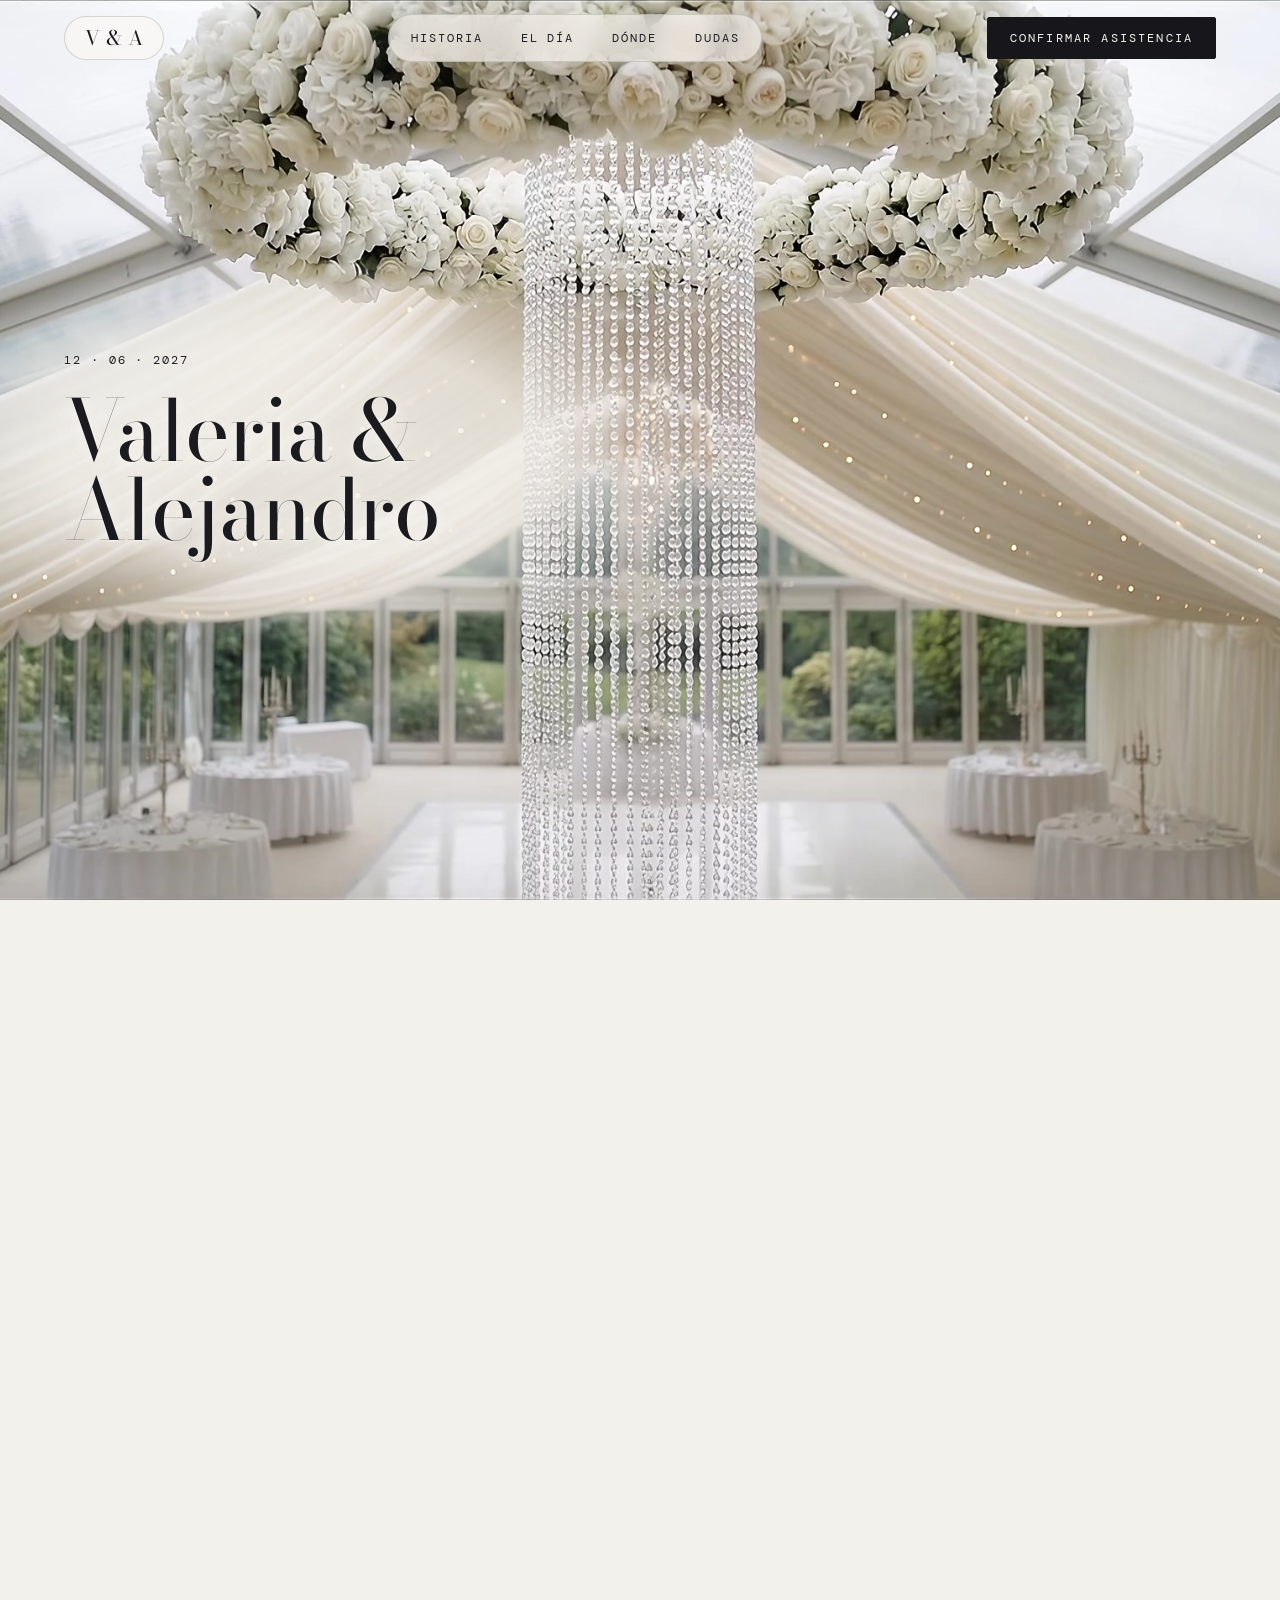
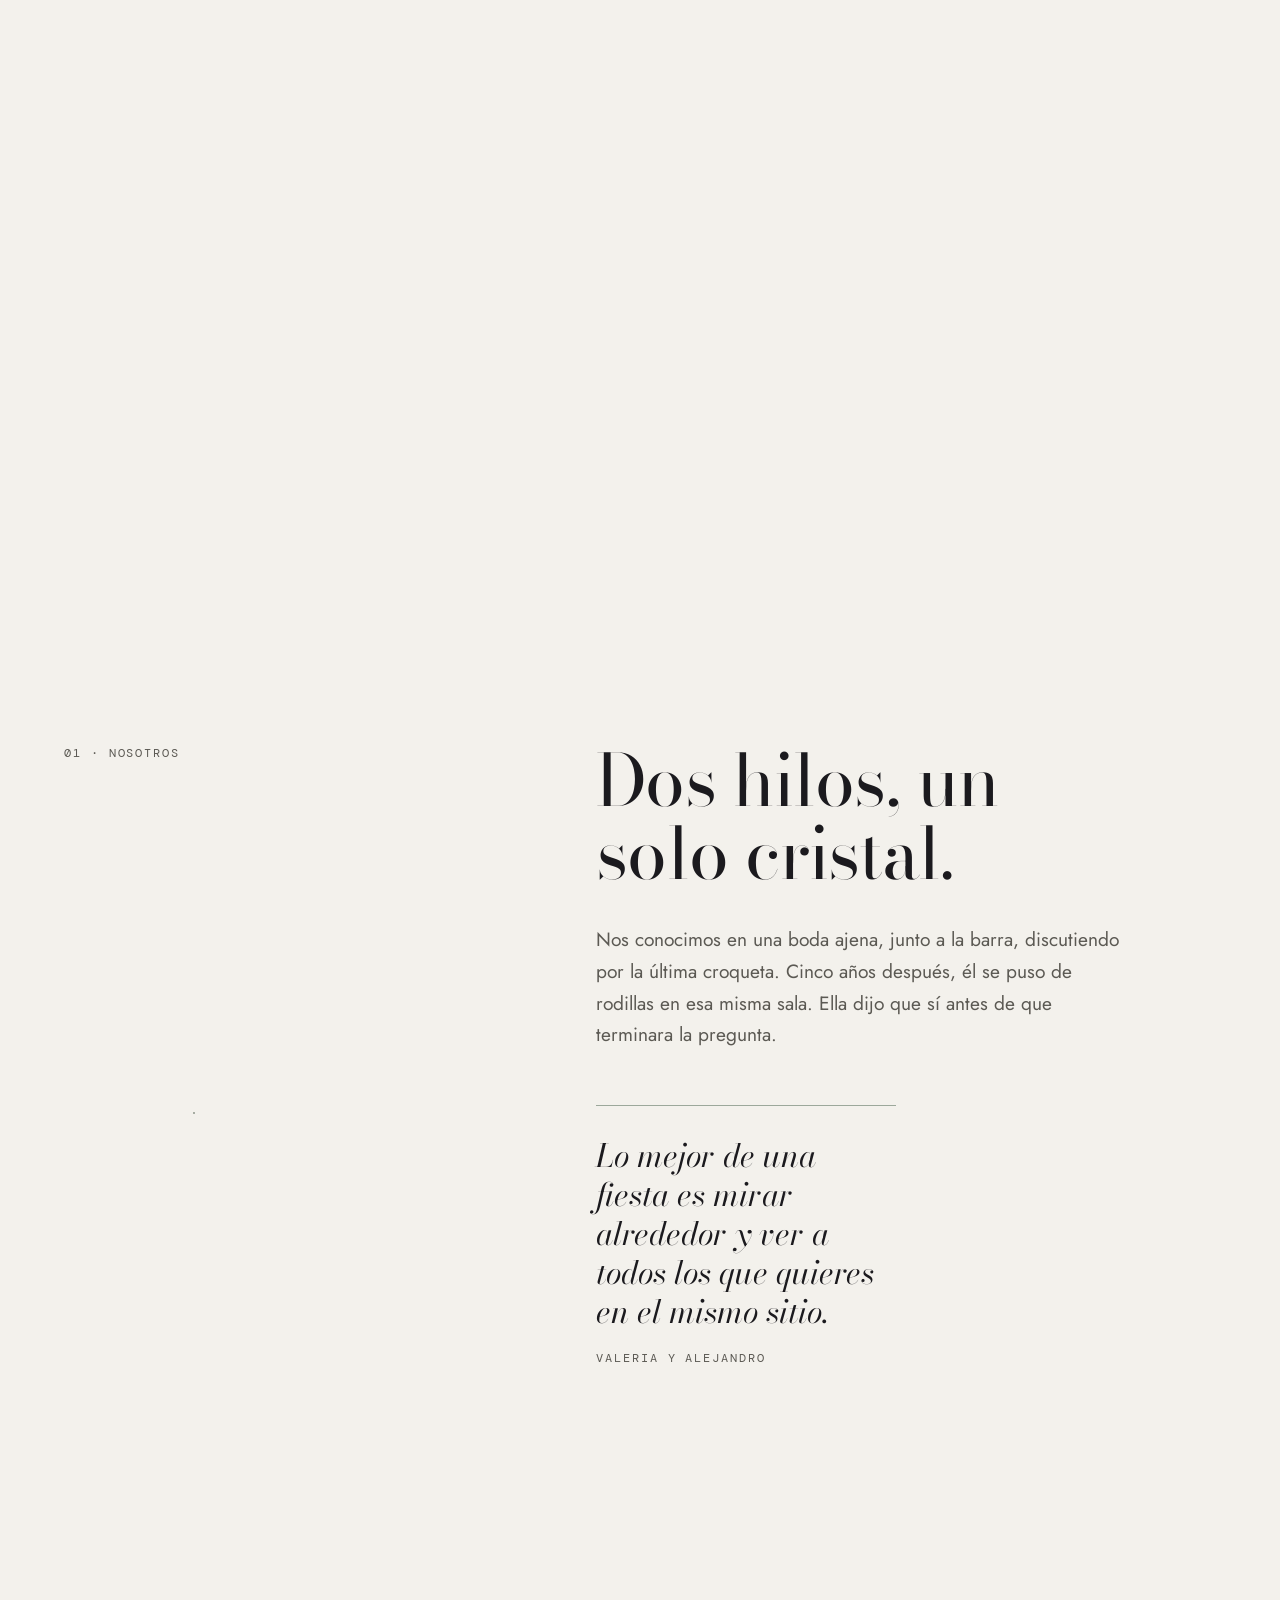
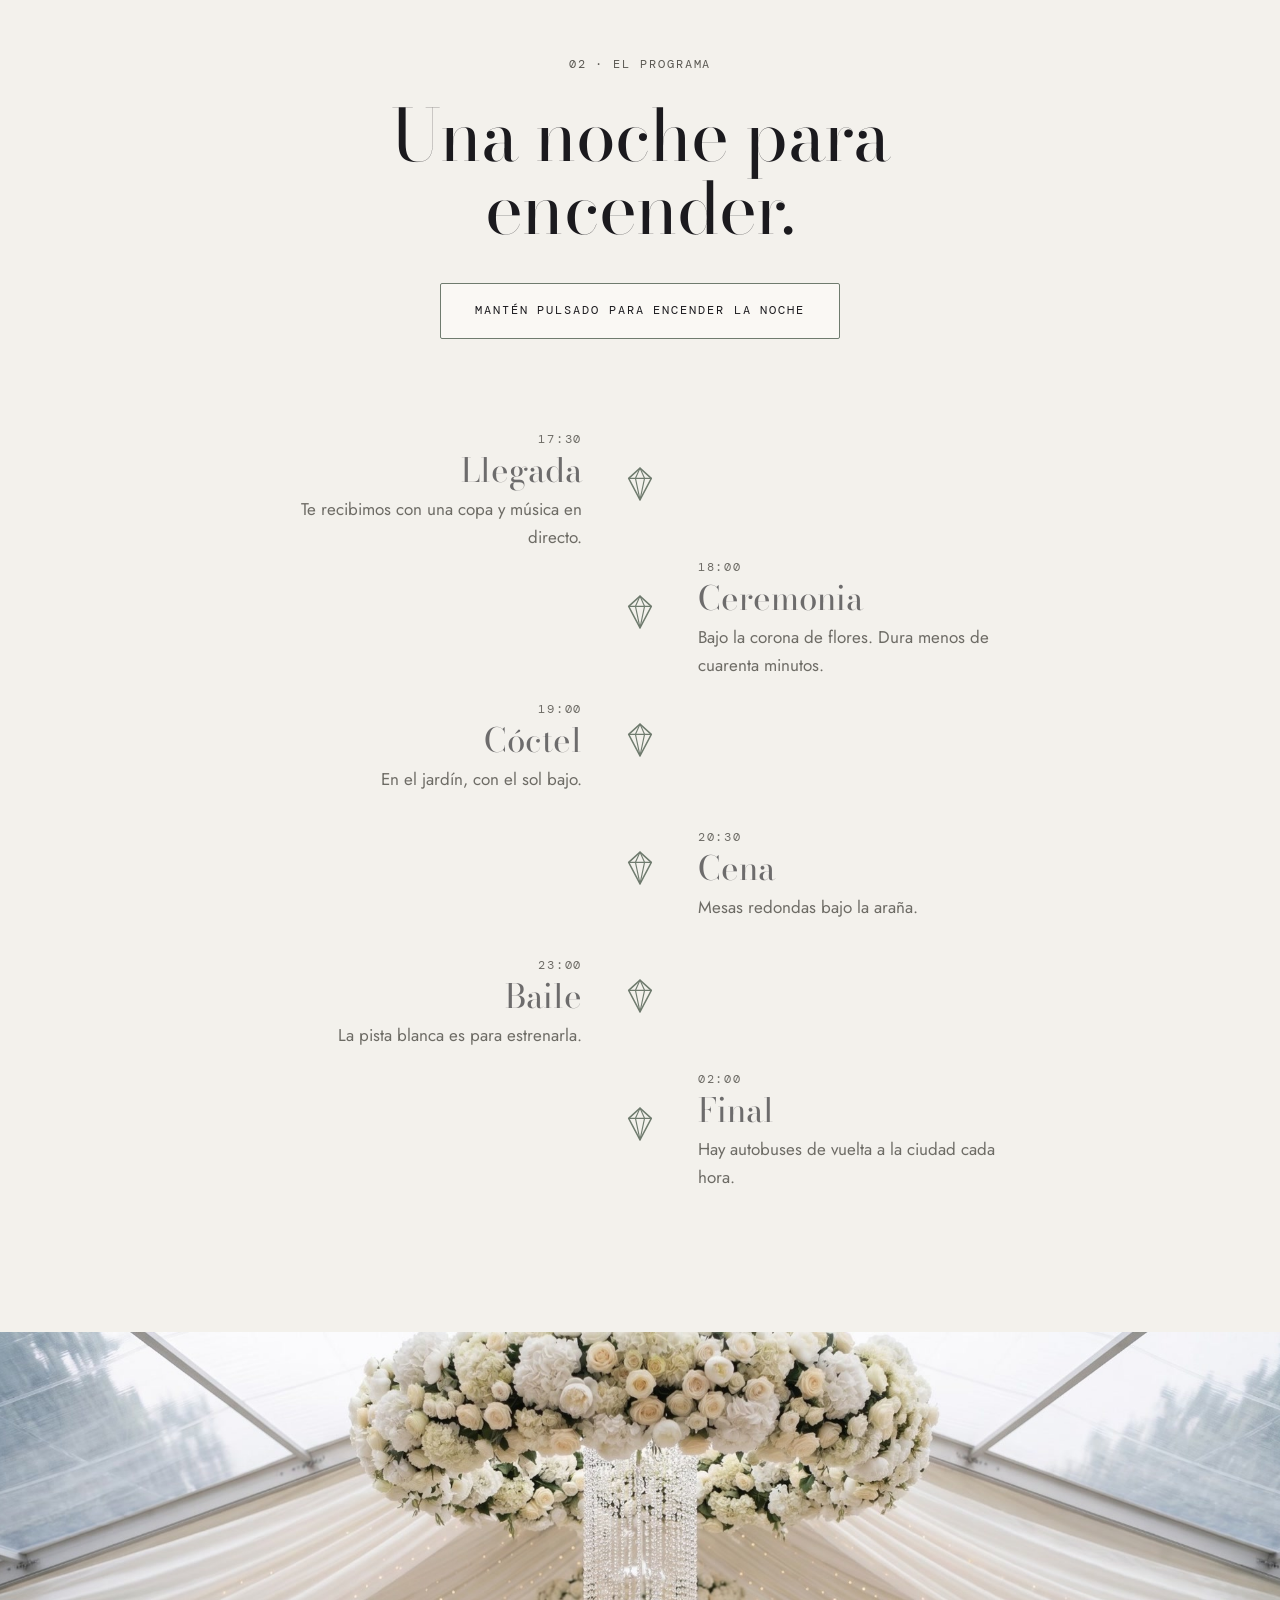
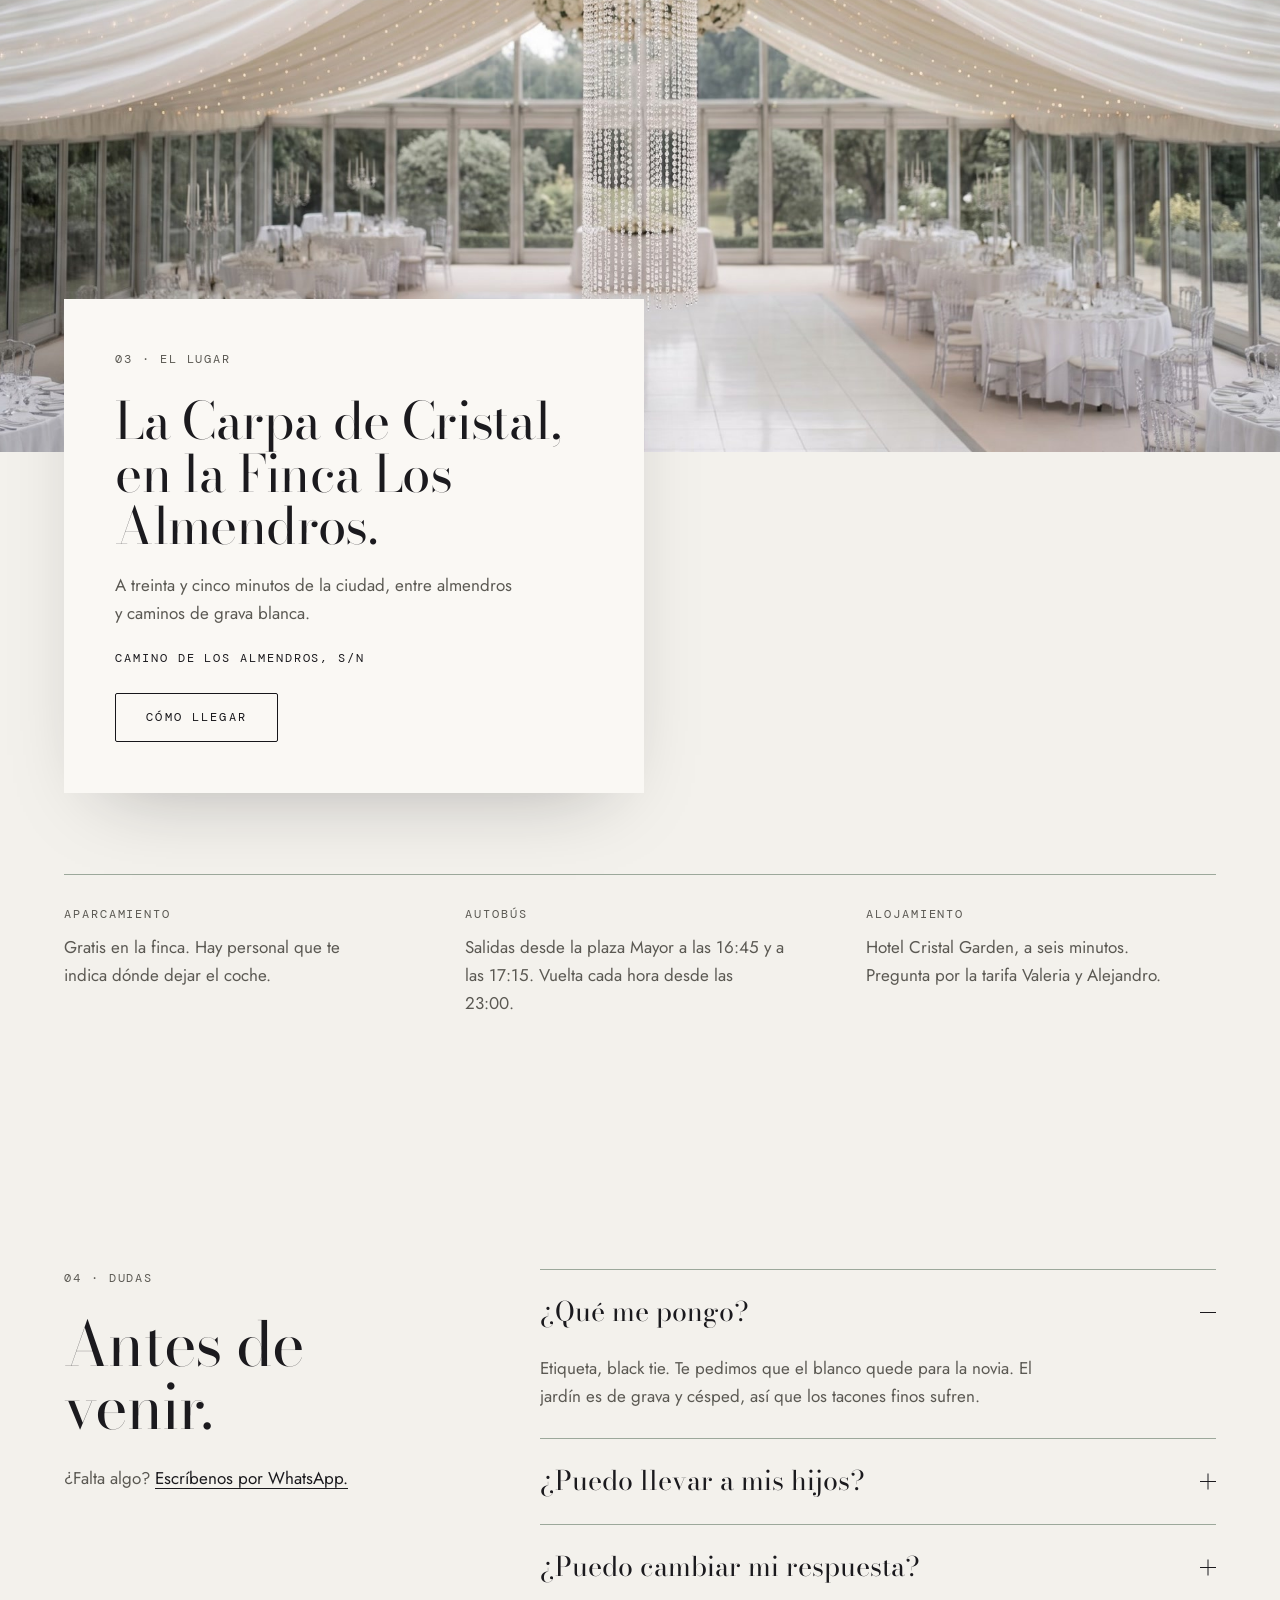
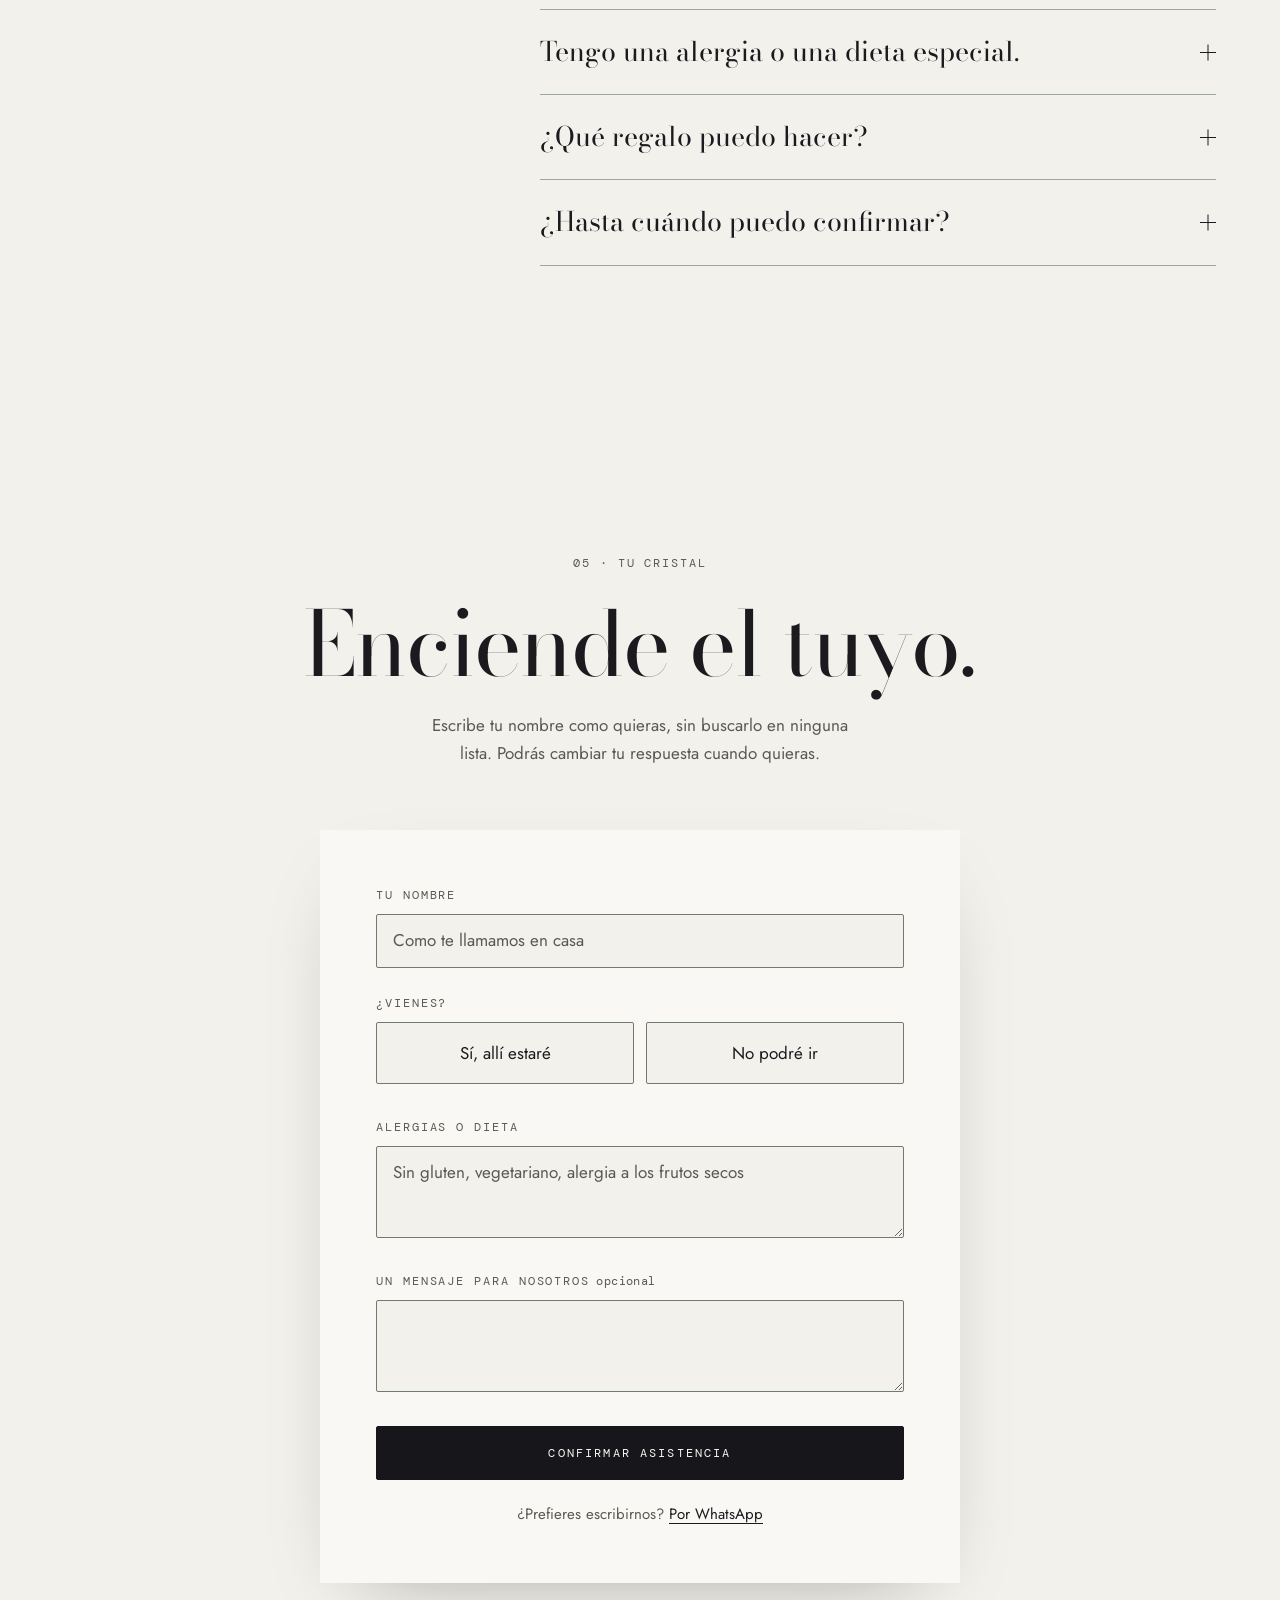
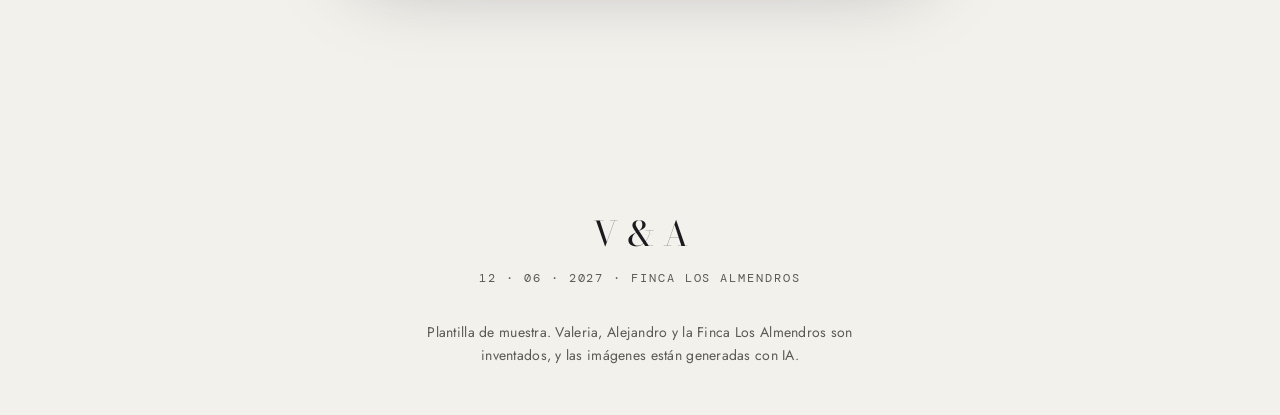
==== commit 74866be9: "Add final 60fps scrub video and polish the static hero Scrub video: cropped to 1920x1072, interpolat" ====
--- a/boda-luxe-white/index.html
+++ b/boda-luxe-white/index.html
@@ -93,13 +93,13 @@
 .bands{position:absolute;inset:0;pointer-events:none}
 .band{position:absolute;opacity:0;isolation:isolate;--k:0;text-shadow:var(--tshadow);color:var(--text-primary)}
 .band.off{visibility:hidden}
-.band::before{content:"";position:absolute;inset:-22% -16%;z-index:-1;pointer-events:none;opacity:calc(.25 + .75*var(--k,1));background:radial-gradient(ellipse 74% 62% at 50% 50%,rgba(243,241,236,.72) 0%,rgba(243,241,236,.5) 46%,rgba(243,241,236,0) 76%)}
+.band::before{content:"";position:absolute;inset:-50% -40%;z-index:-1;pointer-events:none;opacity:calc(.25 + .75*var(--k,1));background:radial-gradient(ellipse closest-side at 50% 50%,rgba(243,241,236,.86) 0%,rgba(243,241,236,.76) 56%,rgba(243,241,236,0) 100%)}
 .band .btn{pointer-events:auto}
 .b1{left:var(--gut);top:50%;transform:translateY(-50%);width:min(36vw,560px)}
 .b1 h1{font-size:clamp(52px,6.6vw,112px);line-height:.94}
 .b1 .kicker{margin-bottom:22px;color:var(--text-primary);opacity:clamp(0,var(--k,0)*3,1)}
-.b2{right:var(--gut);top:50%;transform:translateY(-50%);width:min(32vw,470px)}
-.b3{left:var(--gut);top:50%;transform:translateY(-50%);width:min(32vw,470px)}
+.b2{right:var(--gut);top:37%;transform:translateY(-50%);width:min(32vw,470px)}
+.b3{left:var(--gut);top:35%;transform:translateY(-50%);width:min(32vw,470px)}
 .b2 h2,.b3 h2{font-size:clamp(36px,4.3vw,70px)}
 .band .sub{margin-top:22px;font-size:clamp(16px,1.35vw,20px);line-height:1.5;color:var(--text-primary);opacity:var(--ks,0);--ks:clamp(0,(var(--k,0) - .45)*2.6,1);transform:translateY(calc((1 - var(--ks))*10px))}
 .b4{left:50%;bottom:10vh;transform:translateX(-50%);width:min(780px,92vw);text-align:center}
@@ -126,8 +126,8 @@
 @keyframes nudge{0%,100%{transform:translateY(-2px)}50%{transform:translateY(3px)}}
 /* hero estático */
 .hero-static{position:absolute;inset:0;display:none;flex-direction:column;justify-content:flex-end;align-items:center;text-align:center;gap:16px;padding:0 var(--gut) clamp(56px,13vh,120px);z-index:2;color:var(--text-primary);text-shadow:var(--tshadow)}
-.hero-static::before{content:"";position:absolute;inset:30% 0 0 0;z-index:-1;background:linear-gradient(to top,rgba(243,241,236,.9) 0%,rgba(243,241,236,.66) 45%,rgba(243,241,236,0) 100%)}
-.hero-static h1{font-size:clamp(46px,13vw,92px);line-height:.95}
+.hero-static::before{content:"";position:absolute;inset:0;z-index:-1;background:linear-gradient(to top,rgba(243,241,236,.92) 0%,rgba(243,241,236,.72) 50%,rgba(243,241,236,0) 100%)}
+.hero-static h1{font-size:clamp(40px,min(13vw,14vh),92px);line-height:.95}
 .hero-static p{text-wrap:balance}
 .hero-static .btn{margin-top:10px}
 @media (max-width: 720px), (orientation: portrait) and (max-width: 1024px), (orientation: portrait) and (pointer: coarse), (orientation: landscape) and (pointer: coarse) and (max-height: 560px), (prefers-reduced-motion: reduce){
@@ -137,6 +137,7 @@
   .hero-static{display:flex}
 }
 @media (max-height:560px){.cue{display:none}}
+@media (orientation: landscape) and (max-height:560px){.hero{min-height:0}.hero-static{gap:8px;padding-bottom:clamp(18px,6vh,40px)}.hero-static .btn{margin-top:2px;padding:12px 24px}}
 
 /* ===== secciones ===== */
 .sec{position:relative;padding-block:clamp(96px,16vh,184px)}
@@ -406,7 +407,7 @@
   </section>
 
   <section class="venue" id="lugar" aria-labelledby="h-lugar">
-    <div class="venue-img" id="venueImg"><img id="venuePic" alt="La Carpa de Cristal vista desde el borde de la pista de baile, con la araña de cristal y la corona de flores en lo alto" width="1920" height="1080" loading="lazy" decoding="async"></div>
+    <div class="venue-img" id="venueImg"><img id="venuePic" alt="La corona de flores blancas y la araña de cristal de la Carpa de Cristal, sobre las mesas y la pista blanca" width="1920" height="1071" loading="lazy" decoding="async"></div>
     <div class="venue-card rv">
       <p class="mono lab rv-i">03 · El lugar</p>
       <h2 class="display rv-i" id="h-lugar">La Carpa de Cristal, en la <span data-w="place">Finca Los Almendros</span>.</h2>
@@ -598,7 +599,7 @@
 /* ---- el hero: scrub controlado por el scroll ---- */
 const hero=$('#inicio'), stage=$('#stage'), video=$('#hero'), posterEl=$('#poster'), cue=$('#cue');
 const ring=$('.ring circle',cue);
-const VIDEO_URL='assets/hero-scrub.mp4', VIDEO_BYTES=0;
+const VIDEO_URL='assets/hero-scrub.mp4', VIDEO_BYTES=11070612;
 const POSTER_URL='assets/hero-poster.jpg', ENDING_URL='assets/hero-ending.jpg';
 const GATES=[
   '(max-width: 720px)',
@@ -735,7 +736,7 @@
 /* ---- imagen del lugar (el fotograma final) ---- */
 const vp=$('#venuePic');
 vp.addEventListener('error',()=>{vp.style.display='none'});
-vp.src=ENDING_URL;
+vp.src='assets/lugar.jpg';
 
 /* ---- entradas por IntersectionObserver ---- */
 $$('.rv').forEach(c=>$$('.rv-i',c).forEach((k,i)=>k.style.setProperty('--d',(i*.09).toFixed(2)+'s')));
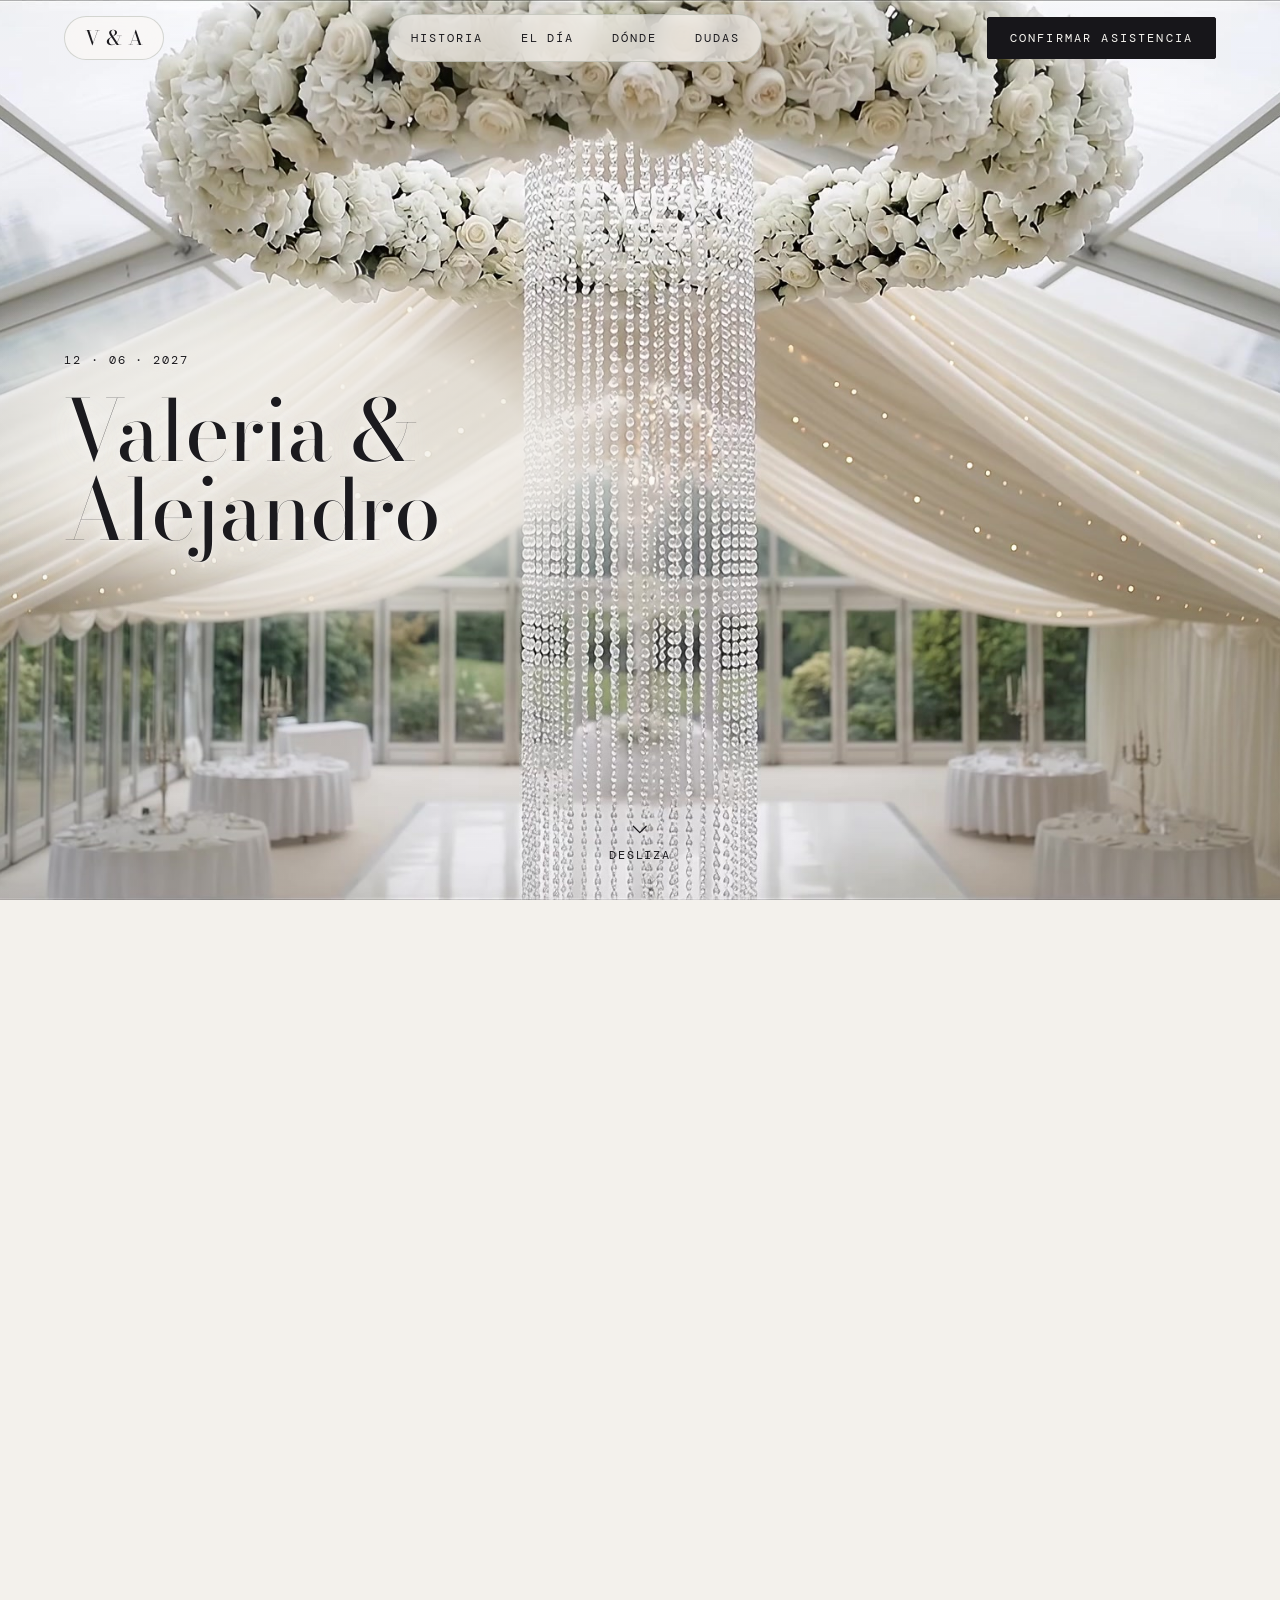
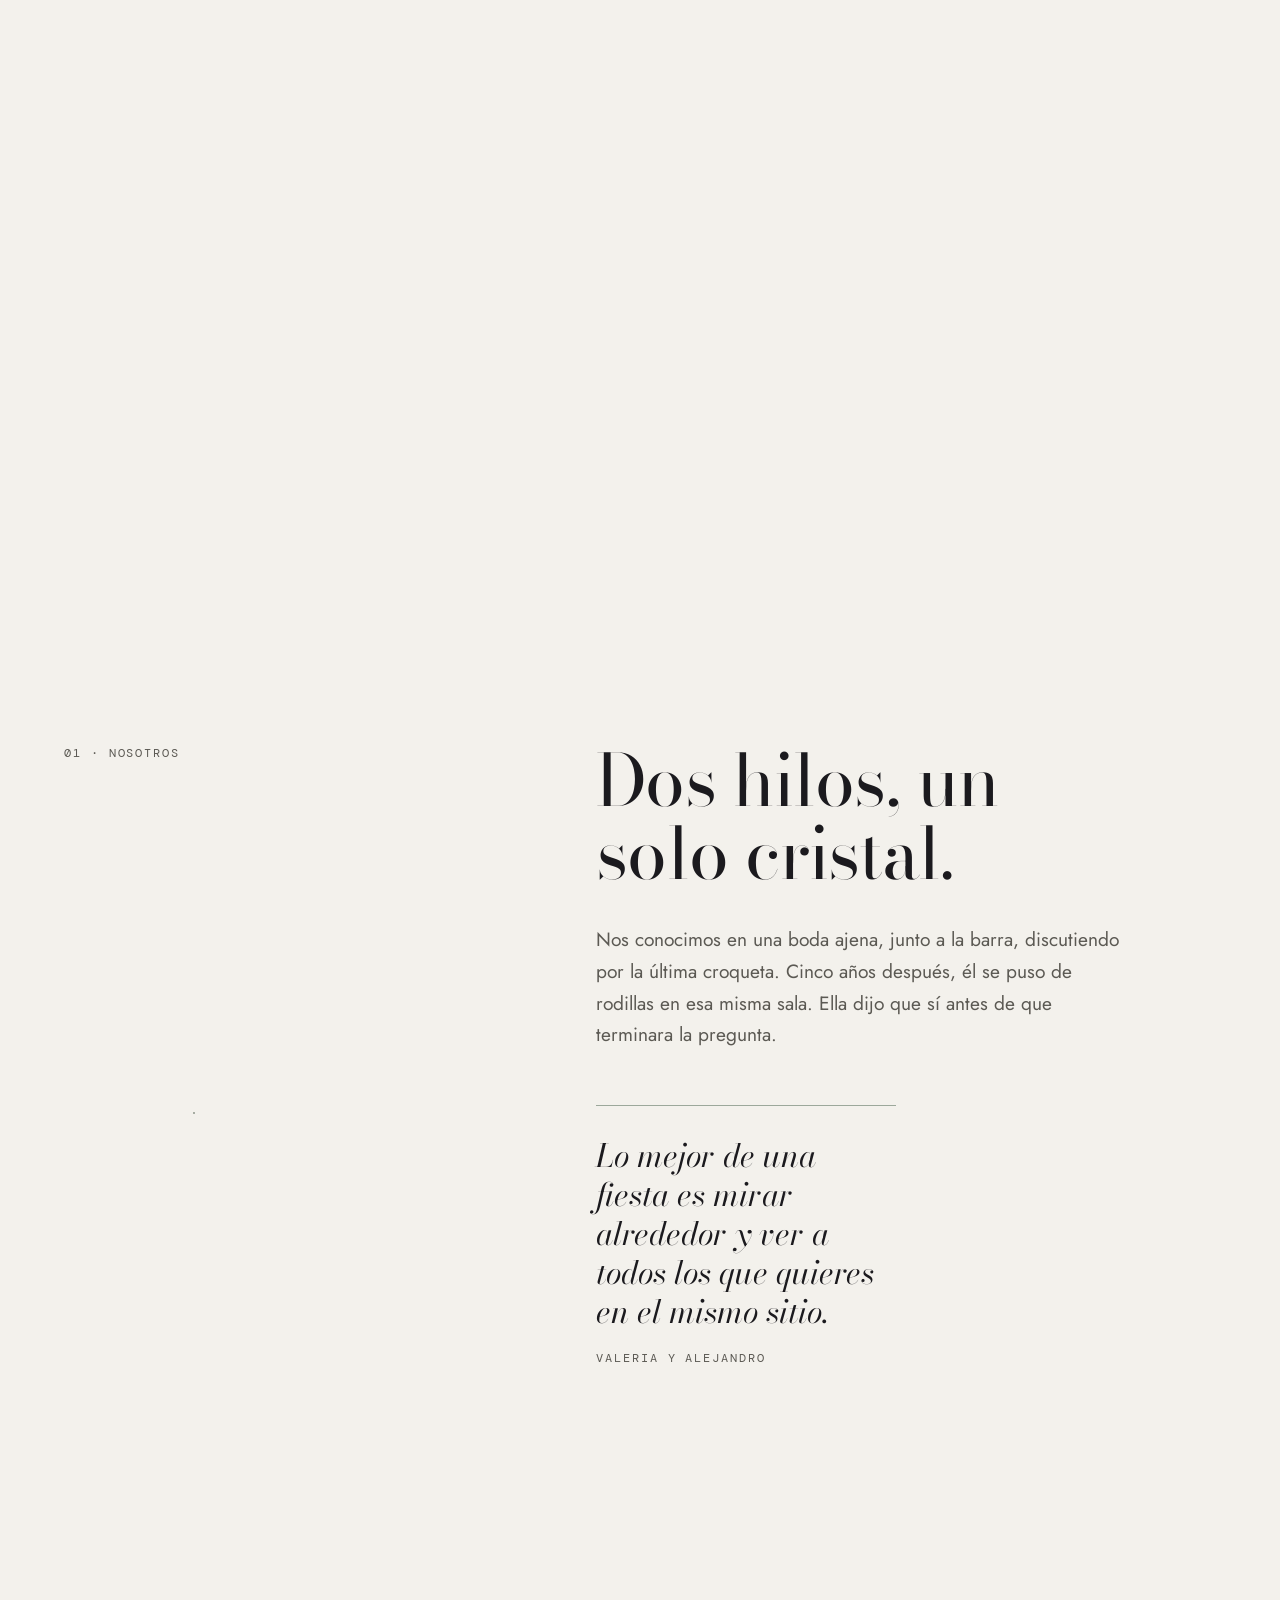
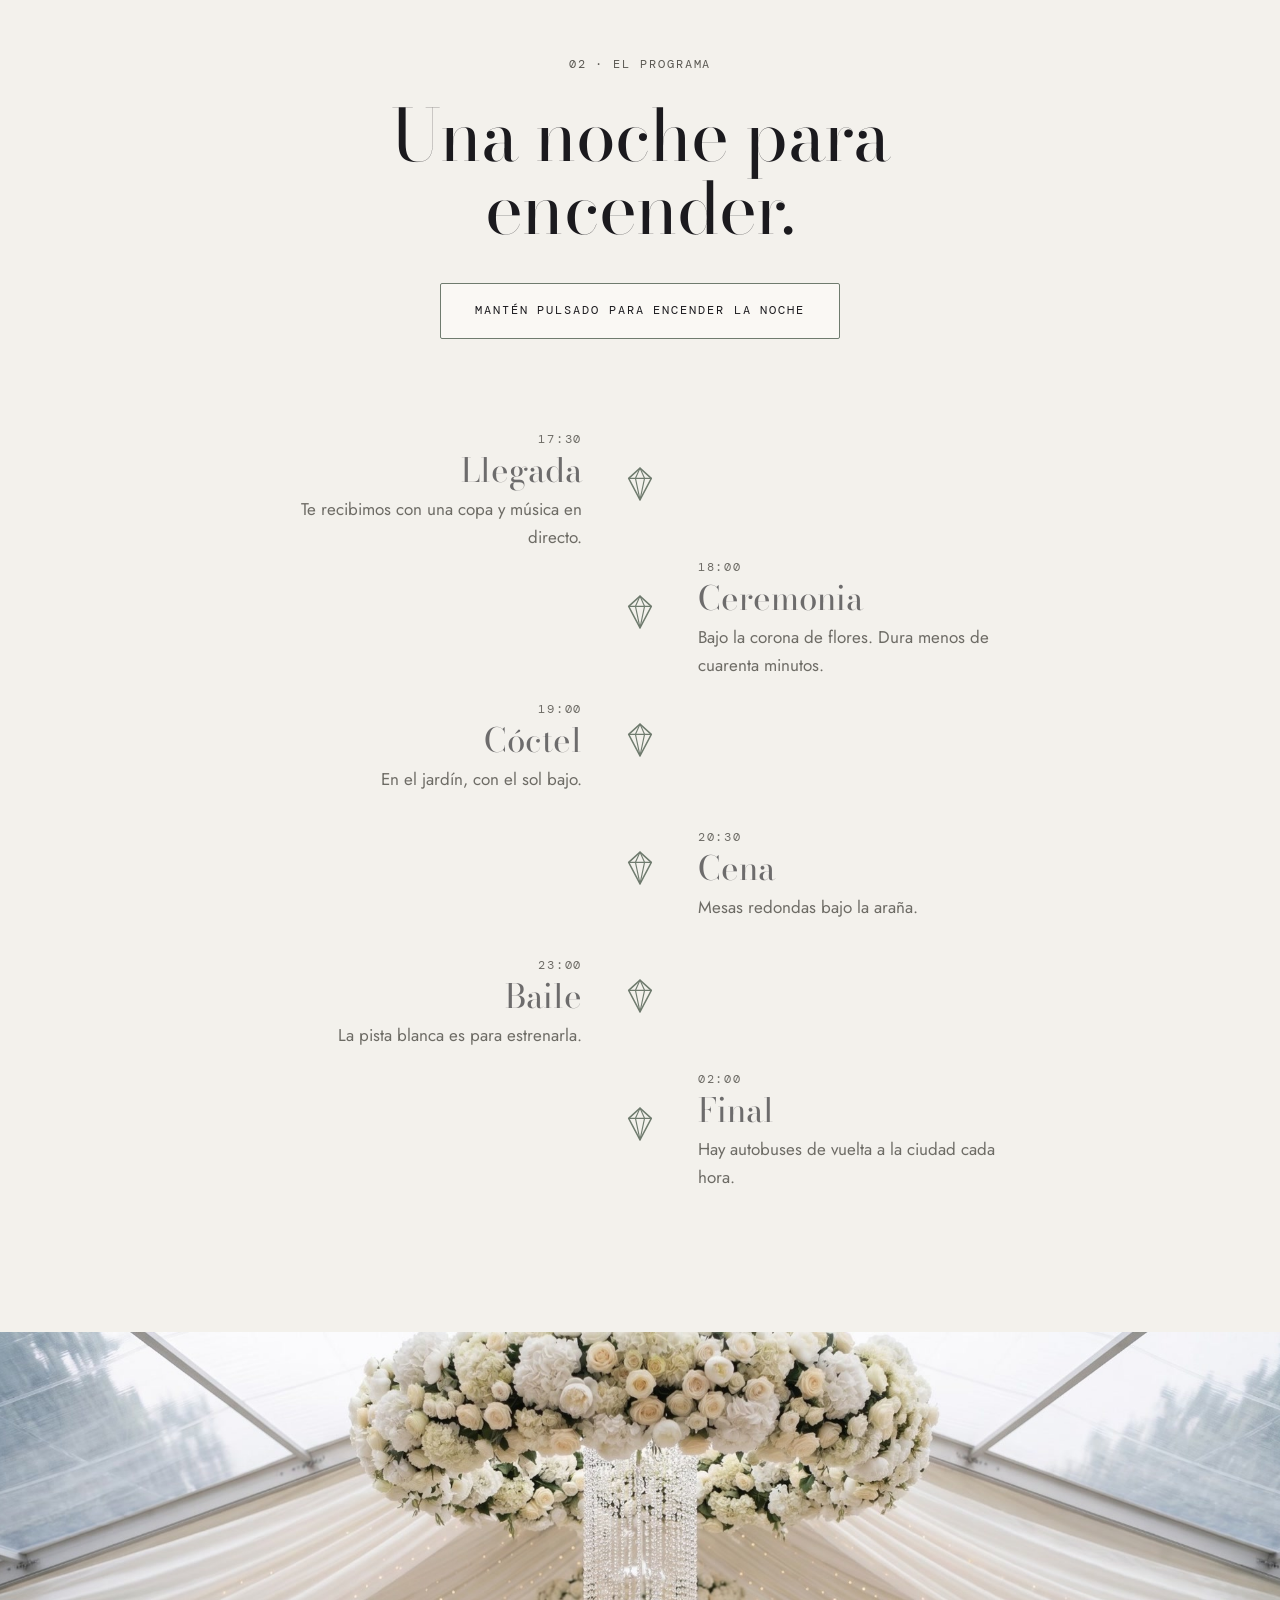
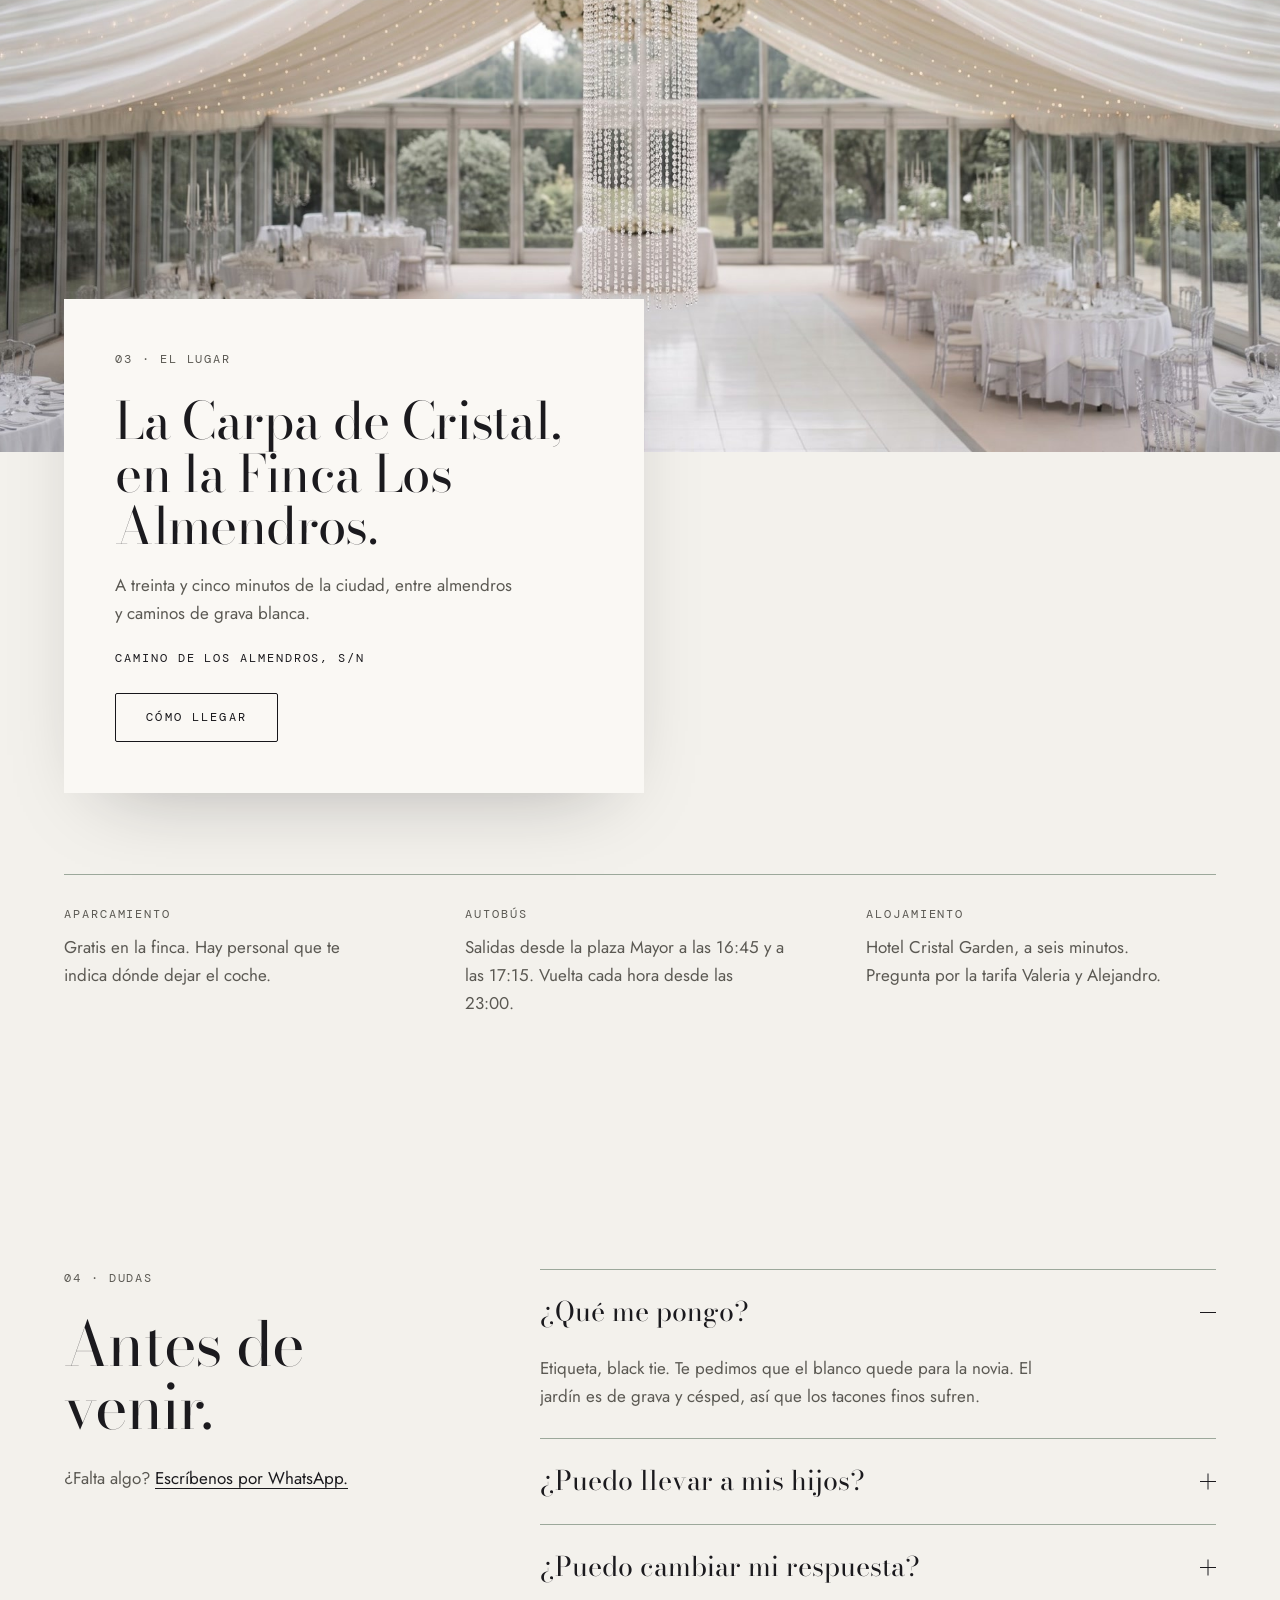
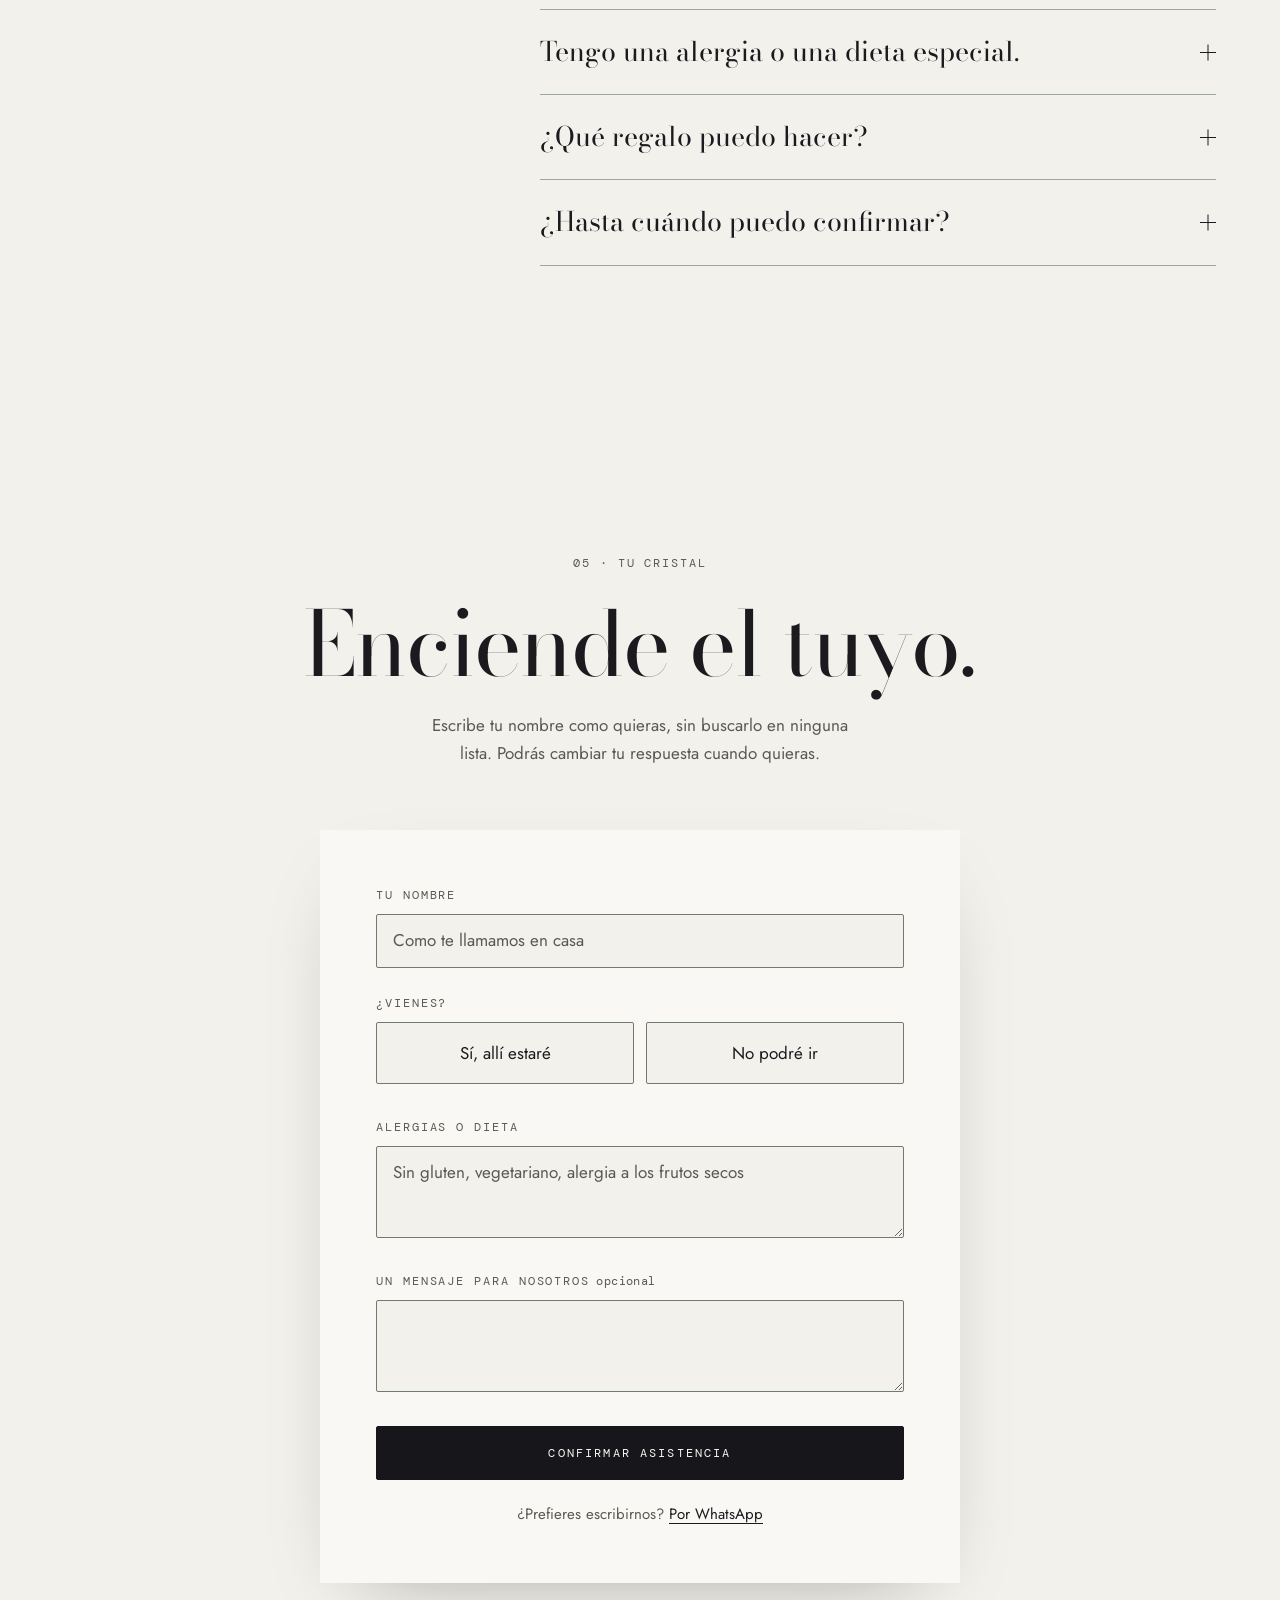
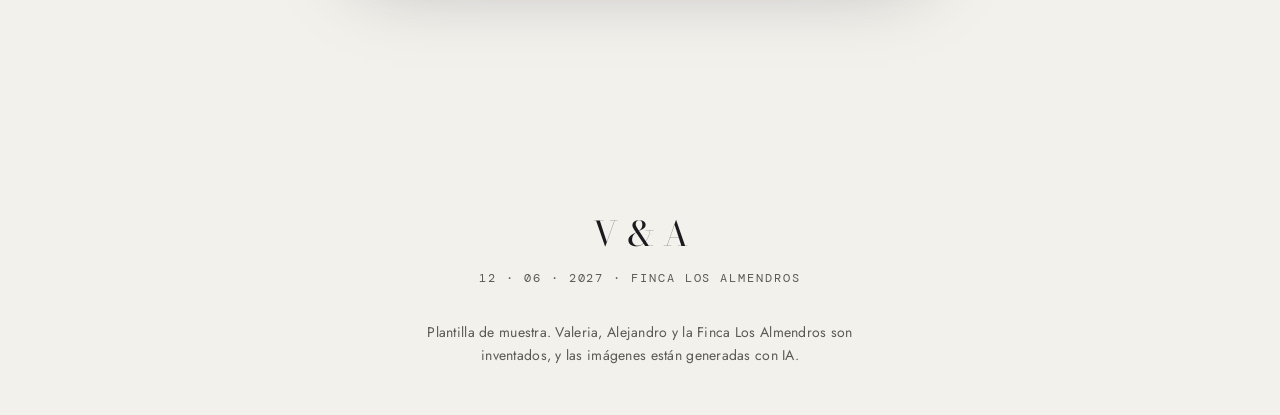
==== commit b3783230: "Respect phone safe area, keep placeholder links inert, add direct video fallback Nav padding adds th" ====
--- a/boda-luxe-white/index.html
+++ b/boda-luxe-white/index.html
@@ -73,7 +73,7 @@
 footer{position:relative;z-index:1}
 
 /* ===== navegación ===== */
-.nav{position:fixed;inset:0 0 auto 0;z-index:50;display:flex;align-items:center;justify-content:space-between;gap:12px;padding:14px var(--gut)}
+.nav{position:fixed;inset:0 0 auto 0;z-index:50;display:flex;align-items:center;justify-content:space-between;gap:12px;padding:calc(14px + env(safe-area-inset-top,0px)) var(--gut) 14px}
 .nav .chip{background:rgba(250,248,244,.66);-webkit-backdrop-filter:blur(12px);backdrop-filter:blur(12px);border:1px solid rgba(111,123,110,.28);border-radius:999px}
 .nav .mark{font:400 20px/1 var(--f-display);padding:11px 20px;text-decoration:none;letter-spacing:.02em}
 .nav .links{display:flex;gap:6px;padding:6px}
@@ -413,7 +413,7 @@
       <h2 class="display rv-i" id="h-lugar">La Carpa de Cristal, en la <span data-w="place">Finca Los Almendros</span>.</h2>
       <p class="t rv-i">A treinta y cinco minutos de la ciudad, entre almendros y caminos de grava blanca.</p>
       <p class="mono addr rv-i" data-w="address">Camino de los Almendros, s/n</p>
-      <div class="rv-i"><a class="btn btn-ghost" href="#" data-href="mapUrl" target="_blank" rel="noopener">Cómo llegar</a></div>
+      <div class="rv-i"><a class="btn btn-ghost" href="#" data-href="mapUrl">Cómo llegar</a></div>
     </div>
     <dl class="wrap facts rv">
       <div class="rv-i"><dt class="mono">Aparcamiento</dt><dd>Gratis en la finca. Hay personal que te indica dónde dejar el coche.</dd></div>
@@ -434,7 +434,7 @@
         <div class="acc-i rv-i"><h3><button class="acc-b" type="button" aria-expanded="false" aria-controls="p2" id="b2"><span>¿Puedo llevar a mis hijos?</span><span class="pm" aria-hidden="true"></span></button></h3><div class="acc-p" id="p2" role="region" aria-labelledby="b2"><div><p>Es una noche de adultos. Habrá una sala con cuidadoras para los más pequeños hasta las 22:00. Cuéntanos cuántos son al confirmar.</p></div></div></div>
         <div class="acc-i rv-i"><h3><button class="acc-b" type="button" aria-expanded="false" aria-controls="p3" id="b3"><span>¿Puedo cambiar mi respuesta?</span><span class="pm" aria-hidden="true"></span></button></h3><div class="acc-p" id="p3" role="region" aria-labelledby="b3"><div><p>Sí, las veces que haga falta hasta el <span data-w="deadlineShort">1 de mayo</span>. Vuelve a esta página y usa Cambiar mi respuesta.</p></div></div></div>
         <div class="acc-i rv-i"><h3><button class="acc-b" type="button" aria-expanded="false" aria-controls="p4" id="b4"><span>Tengo una alergia o una dieta especial.</span><span class="pm" aria-hidden="true"></span></button></h3><div class="acc-p" id="p4" role="region" aria-labelledby="b4"><div><p>Escríbela al confirmar. El menú tiene opción vegetariana, sin gluten y sin lactosa, y la cocina lo prepara aparte.</p></div></div></div>
-        <div class="acc-i rv-i"><h3><button class="acc-b" type="button" aria-expanded="false" aria-controls="p5" id="b5"><span>¿Qué regalo puedo hacer?</span><span class="pm" aria-hidden="true"></span></button></h3><div class="acc-p" id="p5" role="region" aria-labelledby="b5"><div><p>Que vengas ya es el regalo. Si quieres añadir algo, hay una mesa pequeña de regalos. <a href="#" data-href="giftUrl" target="_blank" rel="noopener">Ver la mesa de regalos</a></p></div></div></div>
+        <div class="acc-i rv-i"><h3><button class="acc-b" type="button" aria-expanded="false" aria-controls="p5" id="b5"><span>¿Qué regalo puedo hacer?</span><span class="pm" aria-hidden="true"></span></button></h3><div class="acc-p" id="p5" role="region" aria-labelledby="b5"><div><p>Que vengas ya es el regalo. Si quieres añadir algo, hay una mesa pequeña de regalos. <a href="#" data-href="giftUrl">Ver la mesa de regalos</a></p></div></div></div>
         <div class="acc-i rv-i"><h3><button class="acc-b" type="button" aria-expanded="false" aria-controls="p6" id="b6"><span>¿Hasta cuándo puedo confirmar?</span><span class="pm" aria-hidden="true"></span></button></h3><div class="acc-p" id="p6" role="region" aria-labelledby="b6"><div><p>Hasta el <span data-w="deadline">1 de mayo de 2027</span>. Si se te pasa, escríbenos por WhatsApp.</p></div></div></div>
       </div>
     </div>
@@ -526,9 +526,11 @@
 
 /* ---- datos de la plantilla en la página ---- */
 $$('[data-w]').forEach(el=>{const v=WEDDING[el.dataset.w];if(v!=null)el.textContent=v});
-$$('[data-href]').forEach(a=>{const v=WEDDING[a.dataset.href];if(v)a.href=v});
+$$('[data-href]').forEach(a=>{const v=WEDDING[a.dataset.href];if(v&&v!=='#'){a.href=v;a.target='_blank';a.rel='noopener'}});
 const waNum=(WEDDING.rsvp.whatsappNumber||'').replace(/\D/g,'');
 $$('[data-wa]').forEach(a=>{if(waNum){a.href='https://wa.me/'+waNum;a.target='_blank';a.rel='noopener'}});
+/* enlaces que aun no tienen destino real: no hacen nada en lugar de saltar al inicio */
+$$('a[href="#"]').forEach(a=>a.addEventListener('click',e=>e.preventDefault()));
 
 /* ---- texto dividido, una sola vez, con semilla fija ---- */
 function splitText(el,mode,seed){
@@ -625,7 +627,12 @@
   seekBusy=false;
   if(pendingTime!==null){const t=pendingTime;pendingTime=null;requestSeek(t)}
 });
-video.addEventListener('error',()=>{seekBusy=false;pendingTime=null;failVideo()});
+let triedDirect=false;
+video.addEventListener('error',()=>{
+  seekBusy=false;pendingTime=null;
+  if(!triedDirect&&heroBlobUrl&&video.getAttribute('src')===heroBlobUrl){triedDirect=true;video.src=VIDEO_URL;video.load();video.addEventListener('canplay',()=>{requestSeek(heroProgress()*video.duration);stage.classList.add('video-ready')},{once:true});return}
+  failVideo();
+});
 
 function updateCaptions(p){
   bands.forEach(B=>{
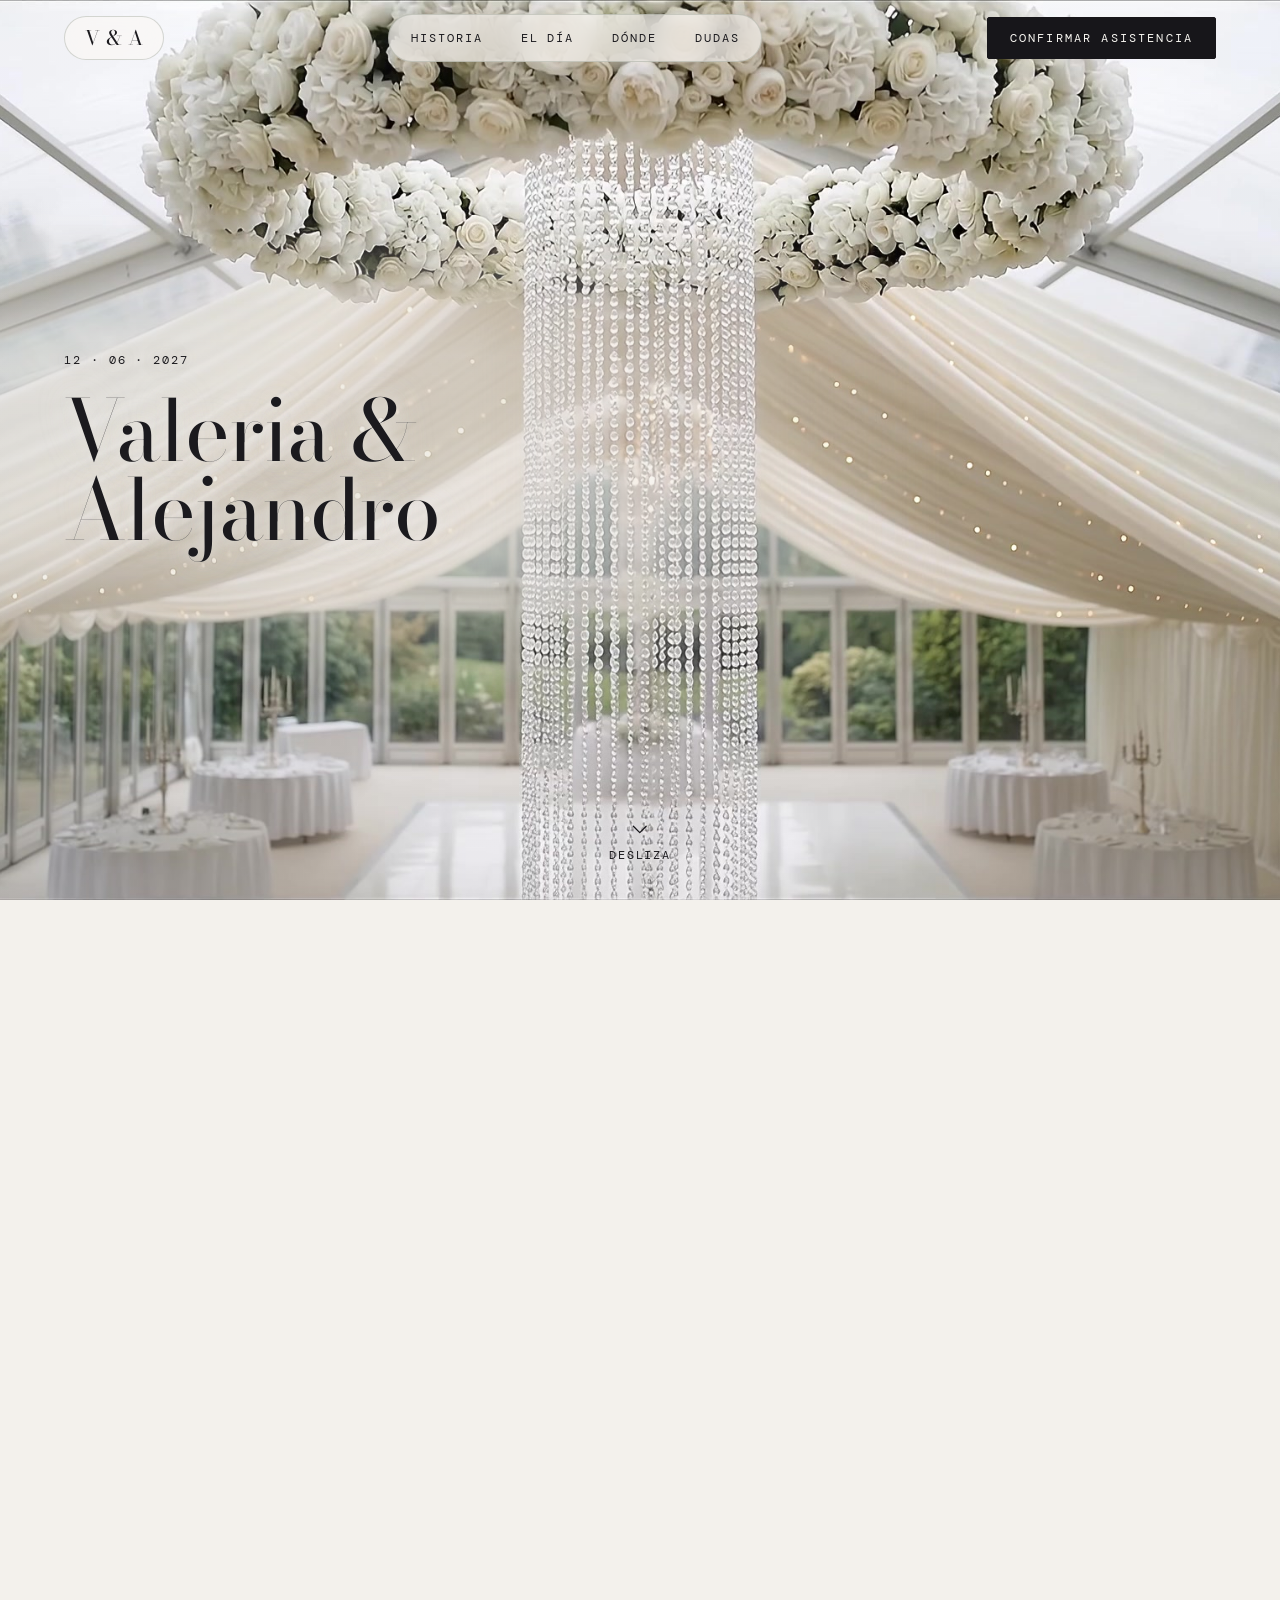
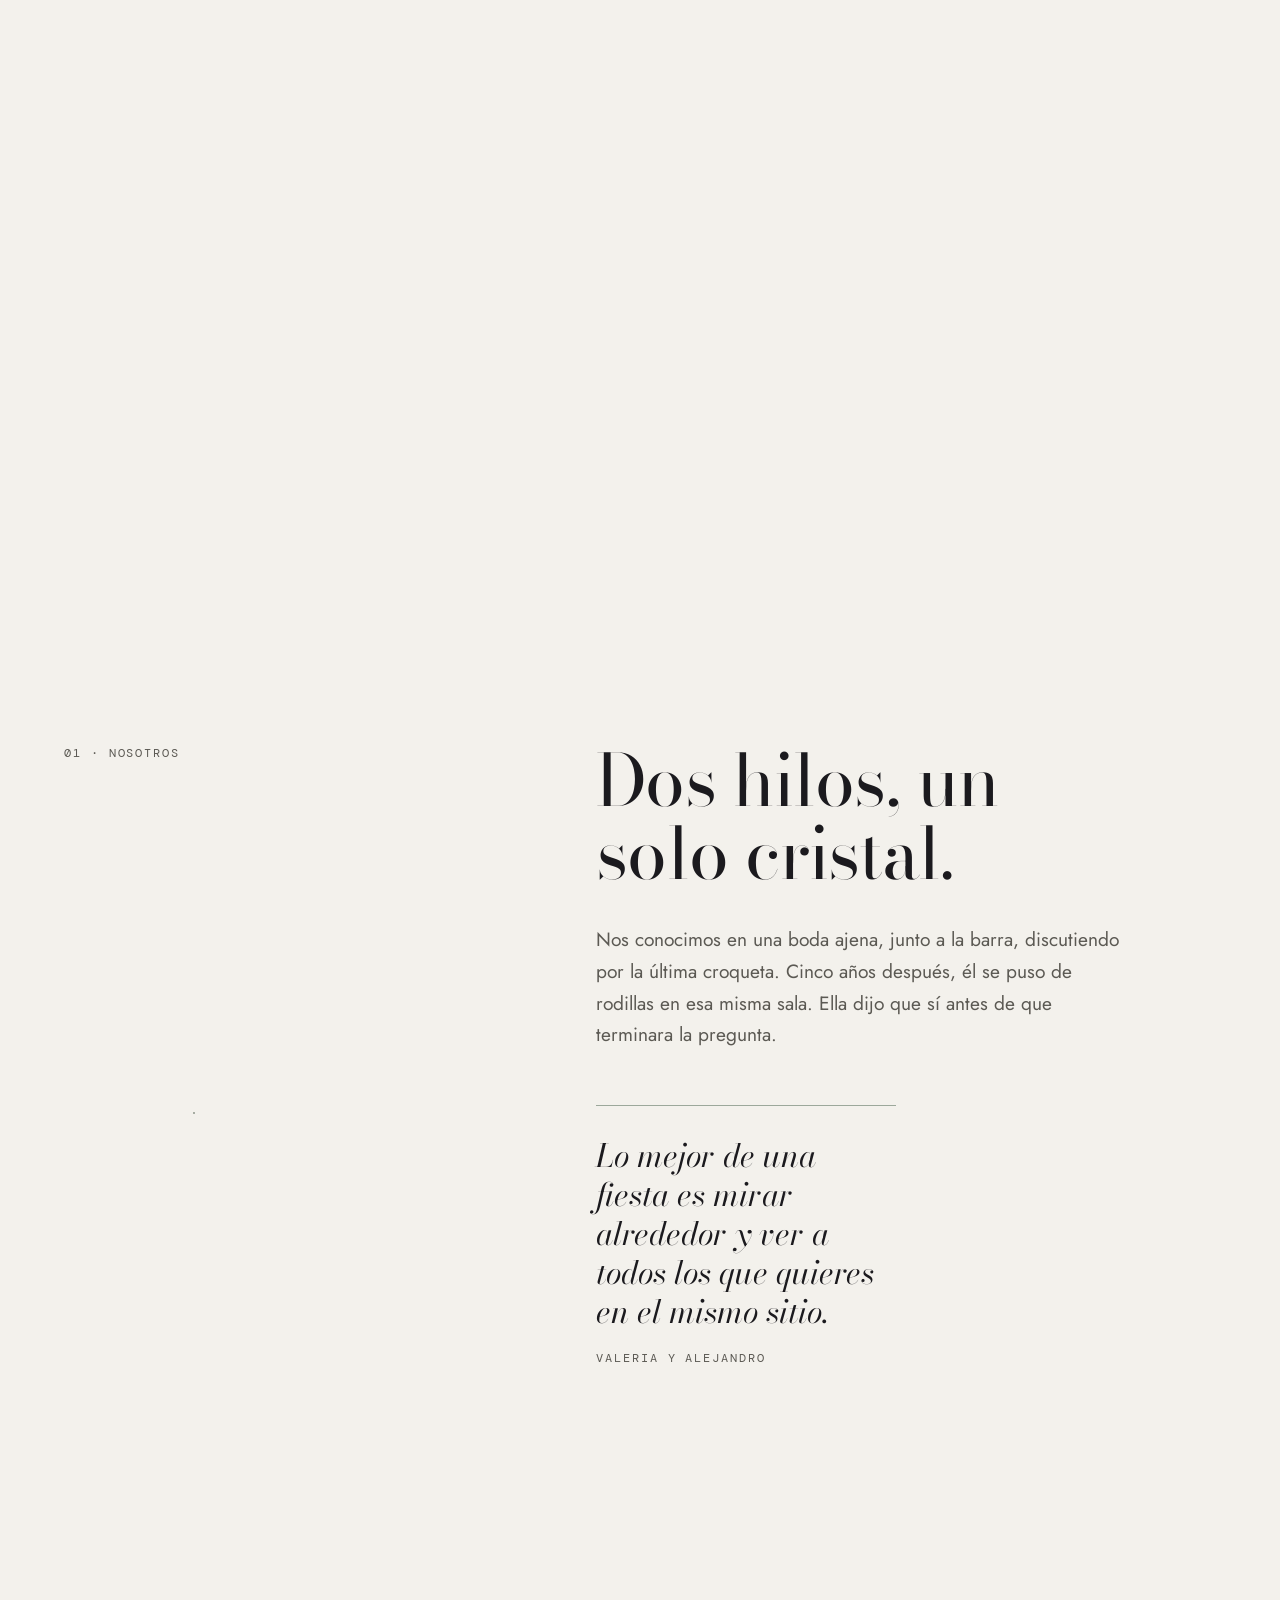
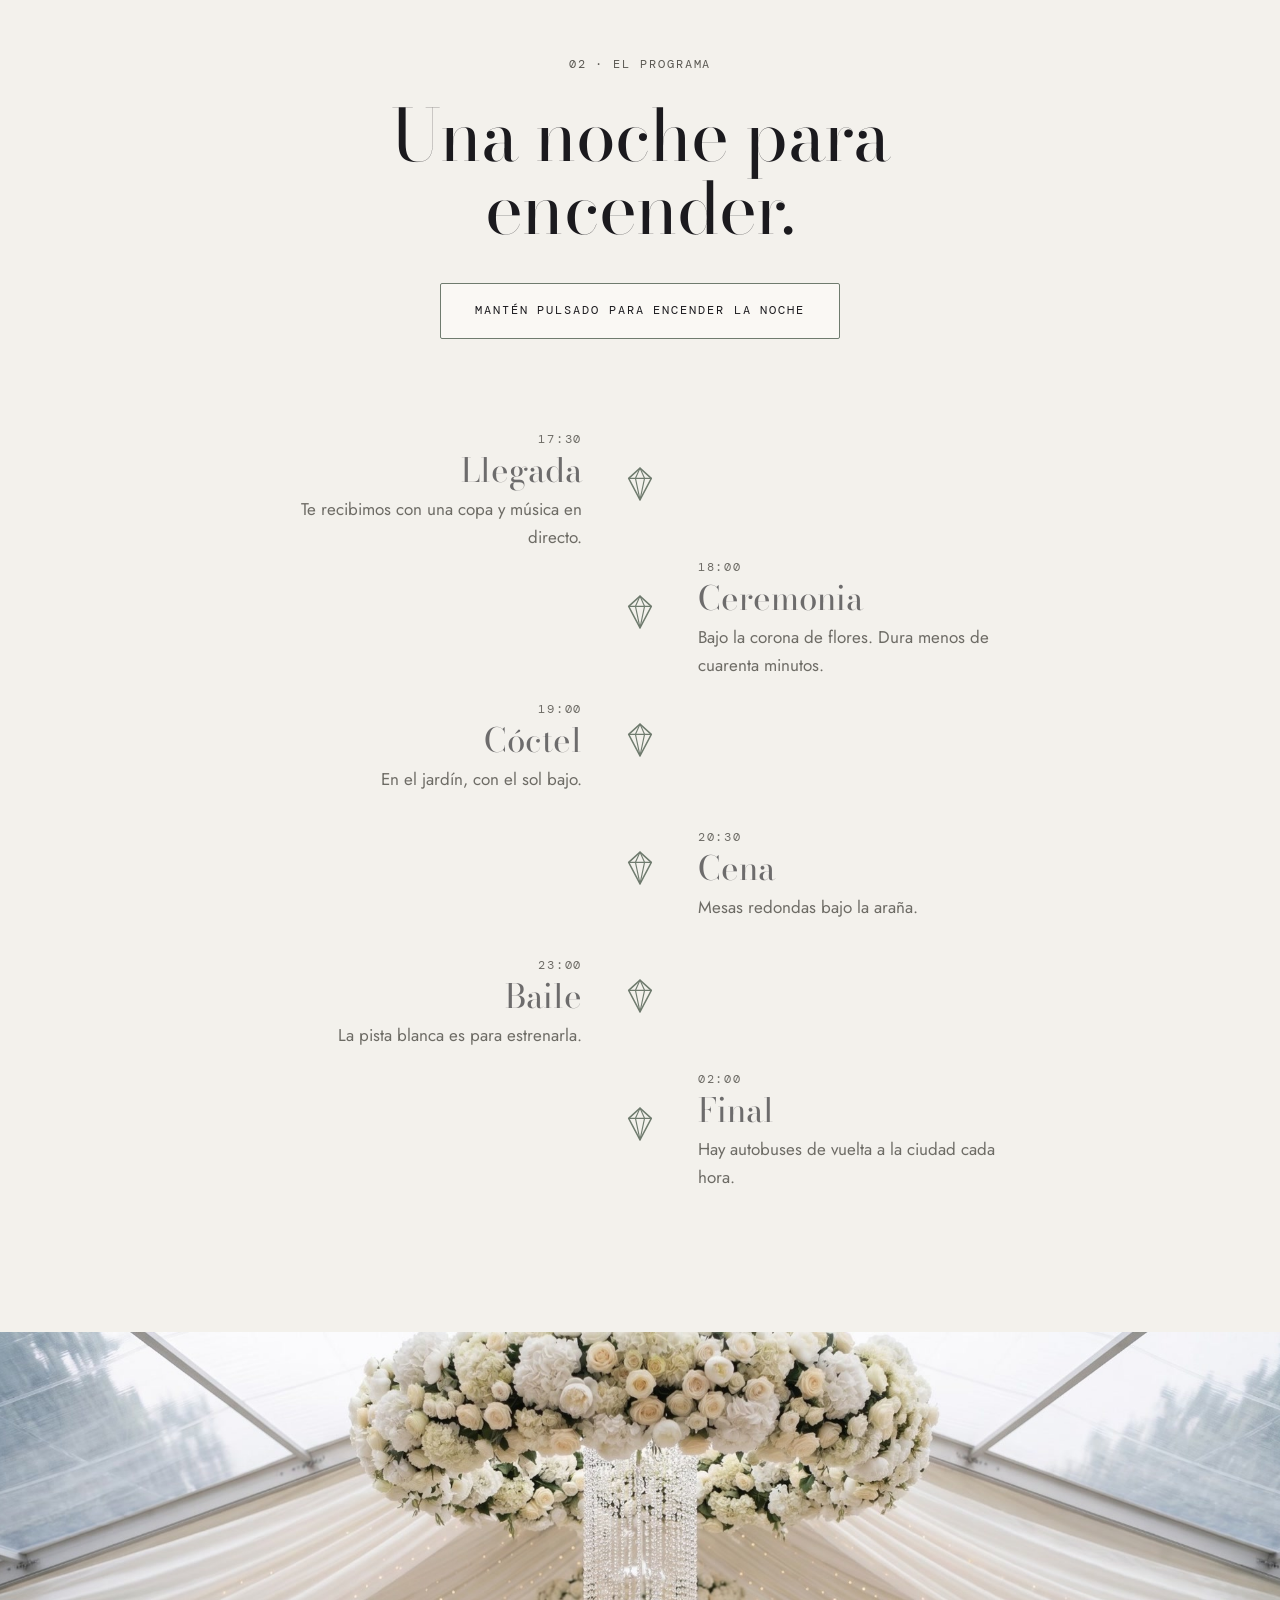
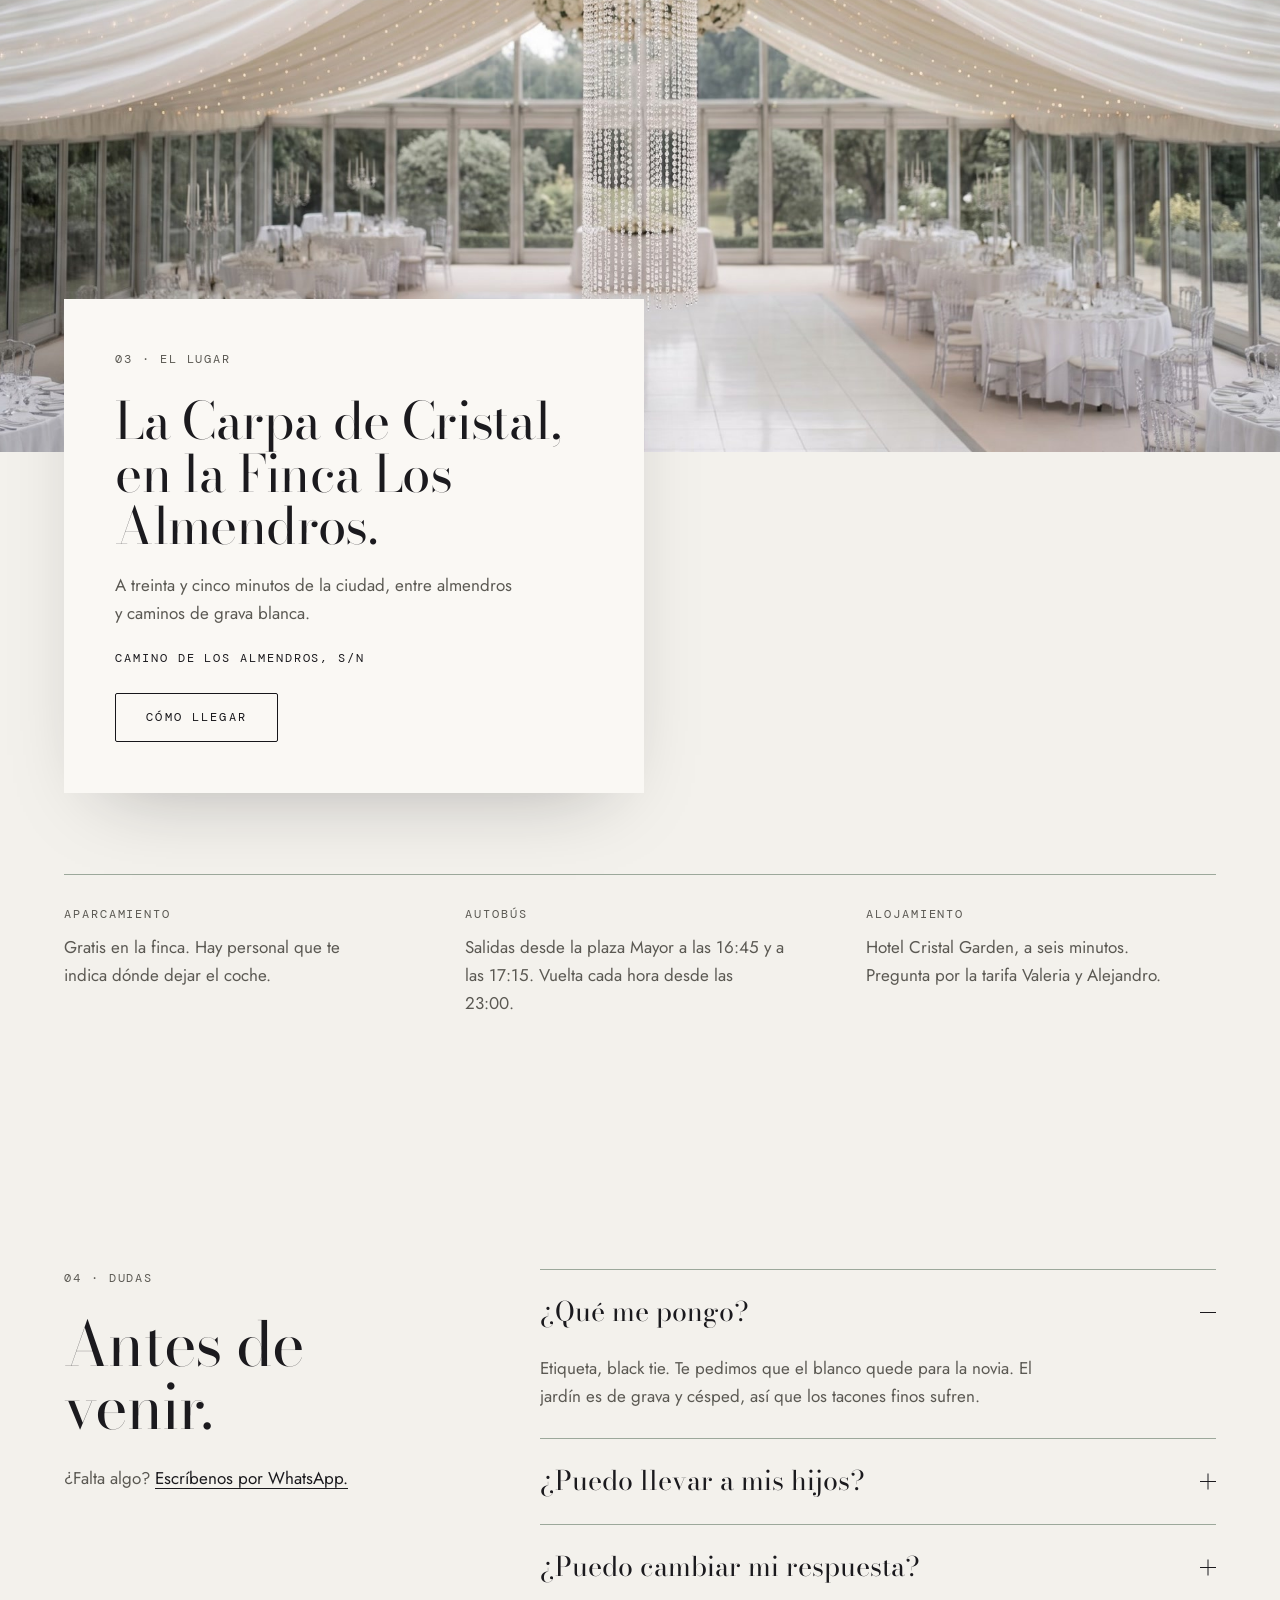
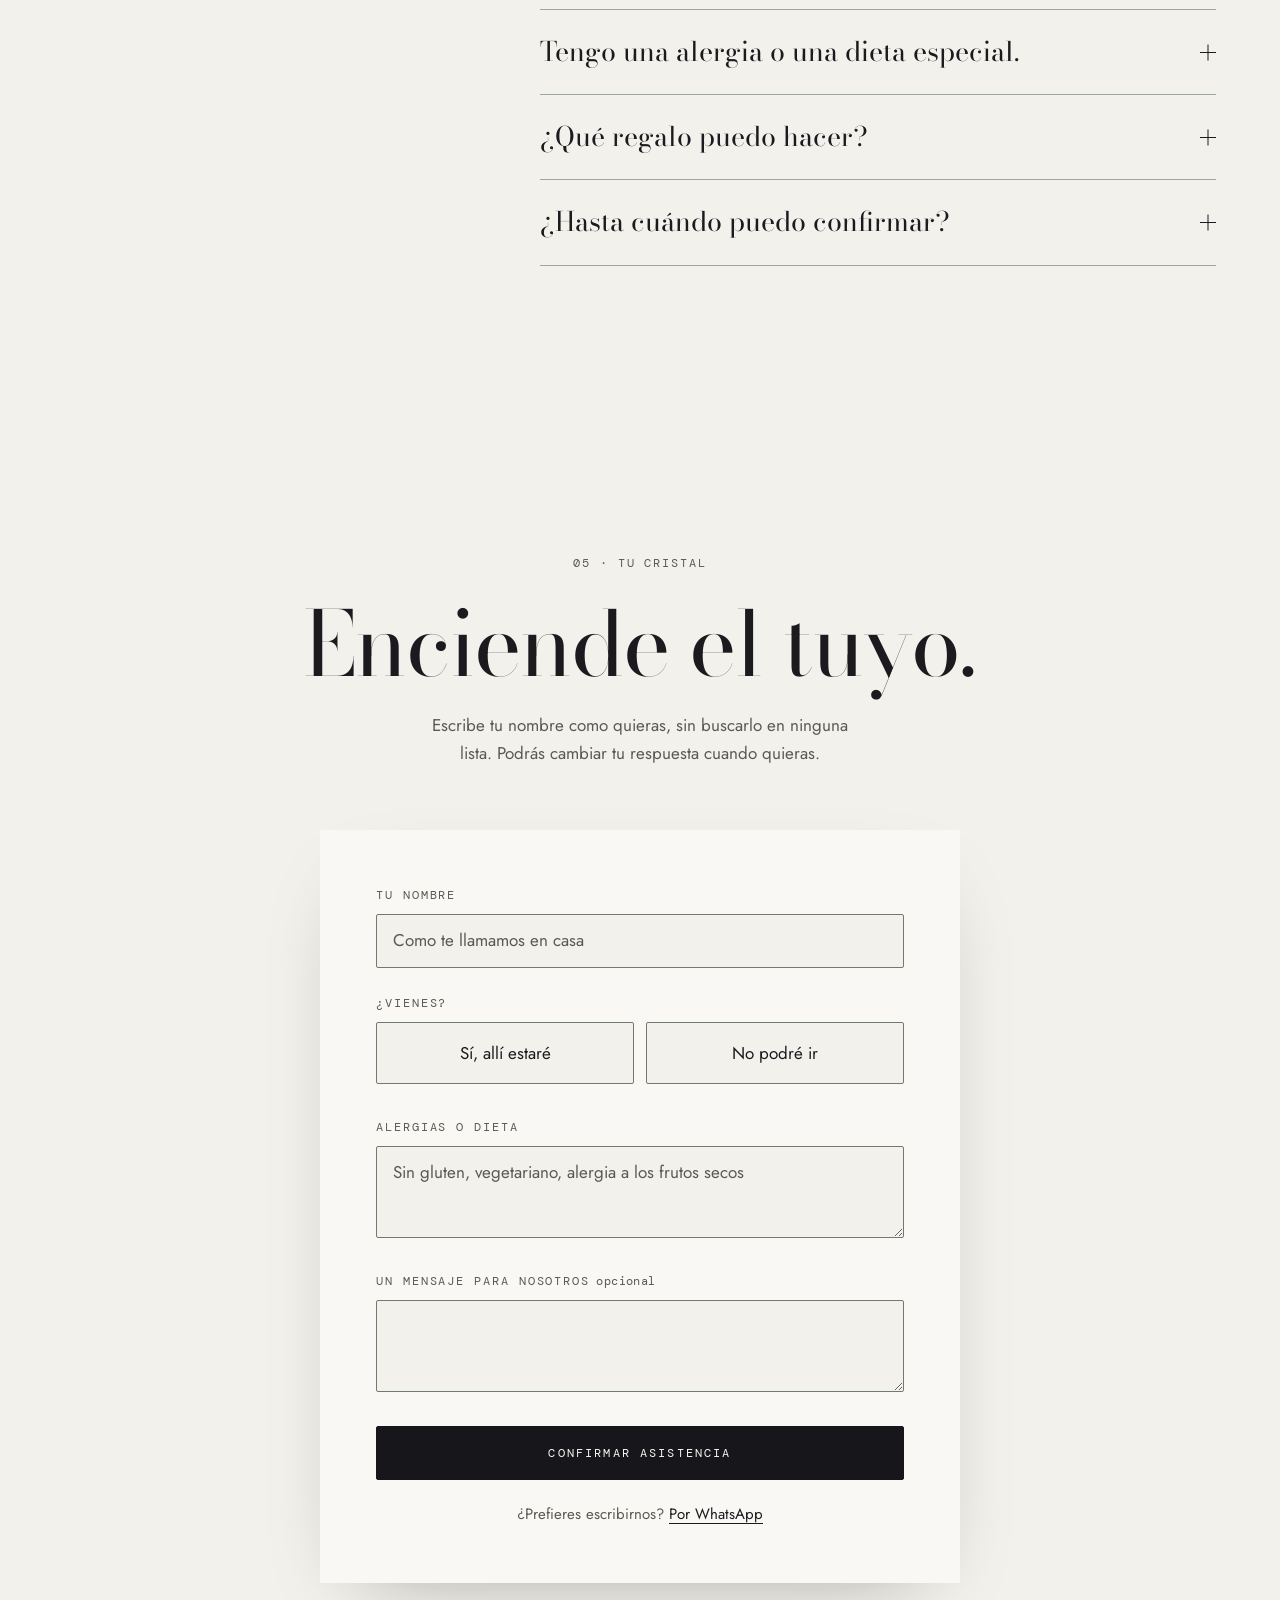
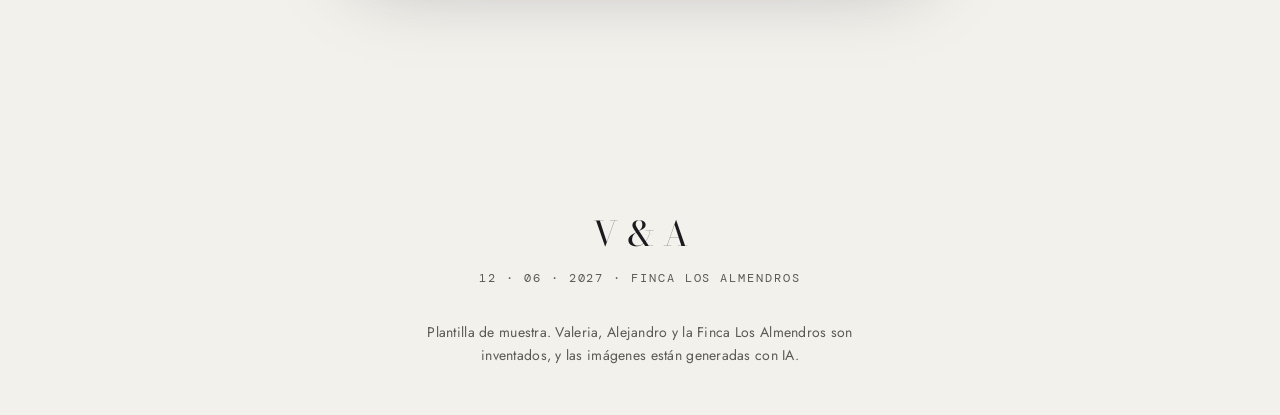
==== commit 0062608f: "Replace the oval light scrim with an edge-anchored mist The pale oval read as a patch on the warm dr" ====
--- a/boda-luxe-white/index.html
+++ b/boda-luxe-white/index.html
@@ -25,6 +25,8 @@
   --accent-muted:#9CA89B;
   --line-strong:#6F7B6E;
   --light-warm:#F1DDB0;
+  --mist:232,229,224;       /* bruma sobre las telas: casi el tono del propio video */
+  --mist-hi:244,242,238;    /* bruma sobre el suelo blanco */
   --text-secondary:#5B5953;
   --text-primary:#1B1A1E;
   --ease:cubic-bezier(.22,.61,.36,1);
@@ -91,9 +93,13 @@
 .video-failed #hero{display:none}
 .scrim{position:absolute;inset:0;pointer-events:none;background:radial-gradient(ellipse 120% 90% at 50% 45%,rgba(243,241,236,0) 40%,rgba(243,241,236,.4) 100%)}
 .bands{position:absolute;inset:0;pointer-events:none}
-.band{position:absolute;opacity:0;isolation:isolate;--k:0;text-shadow:var(--tshadow);color:var(--text-primary)}
+.band{position:absolute;opacity:0;isolation:isolate;--k:0;--mist-c:var(--mist);text-shadow:0 0 1px rgba(var(--mist-c),.9),0 0 14px rgba(var(--mist-c),.85),0 0 36px rgba(var(--mist-c),.7);color:var(--text-primary)}
+.b4{--mist-c:var(--mist-hi)}
 .band.off{visibility:hidden}
-.band::before{content:"";position:absolute;inset:-50% -40%;z-index:-1;pointer-events:none;opacity:calc(.25 + .75*var(--k,1));background:radial-gradient(ellipse closest-side at 50% 50%,rgba(243,241,236,.86) 0%,rgba(243,241,236,.76) 56%,rgba(243,241,236,0) 100%)}
+.band::before{content:"";position:absolute;z-index:-1;pointer-events:none;top:-75%;bottom:-75%;opacity:calc(.25 + .75*var(--k,1));background:linear-gradient(to bottom,rgba(var(--mist-c),0) 0%,rgba(var(--mist-c),.62) 31%,rgba(var(--mist-c),.62) 69%,rgba(var(--mist-c),0) 100%);-webkit-mask-image:linear-gradient(to right,#000 0%,#000 50%,transparent 100%);mask-image:linear-gradient(to right,#000 0%,#000 50%,transparent 100%)}
+.b1::before,.b3::before{left:calc(-1*var(--gut));width:min(74vw,1100px)}
+.b2::before{right:calc(-1*var(--gut));width:min(74vw,1100px);-webkit-mask-image:linear-gradient(to left,#000 0%,#000 50%,transparent 100%);mask-image:linear-gradient(to left,#000 0%,#000 50%,transparent 100%)}
+.b4::before{left:50%;width:100vw;margin-left:-50vw;-webkit-mask-image:linear-gradient(to right,transparent 0%,#000 25%,#000 75%,transparent 100%);mask-image:linear-gradient(to right,transparent 0%,#000 25%,#000 75%,transparent 100%)}
 .band .btn{pointer-events:auto}
 .b1{left:var(--gut);top:50%;transform:translateY(-50%);width:min(36vw,560px)}
 .b1 h1{font-size:clamp(52px,6.6vw,112px);line-height:.94}
